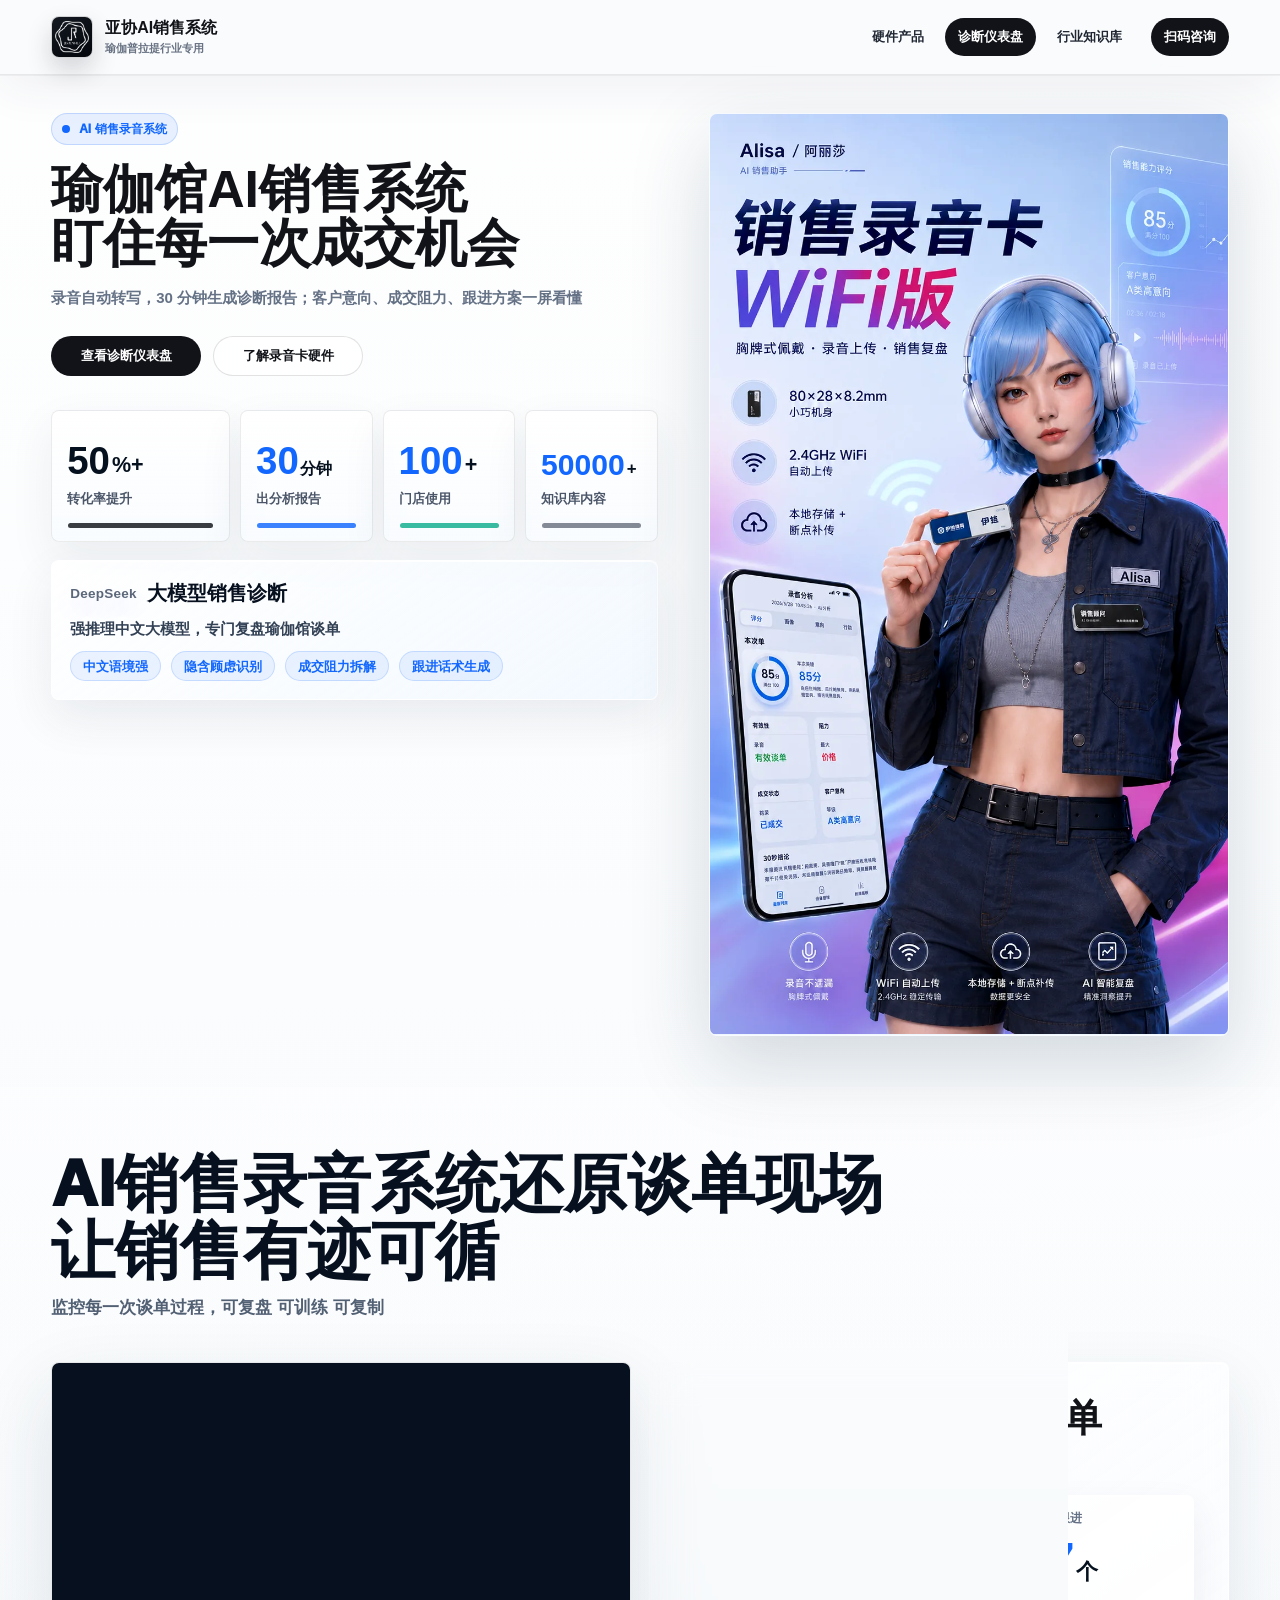
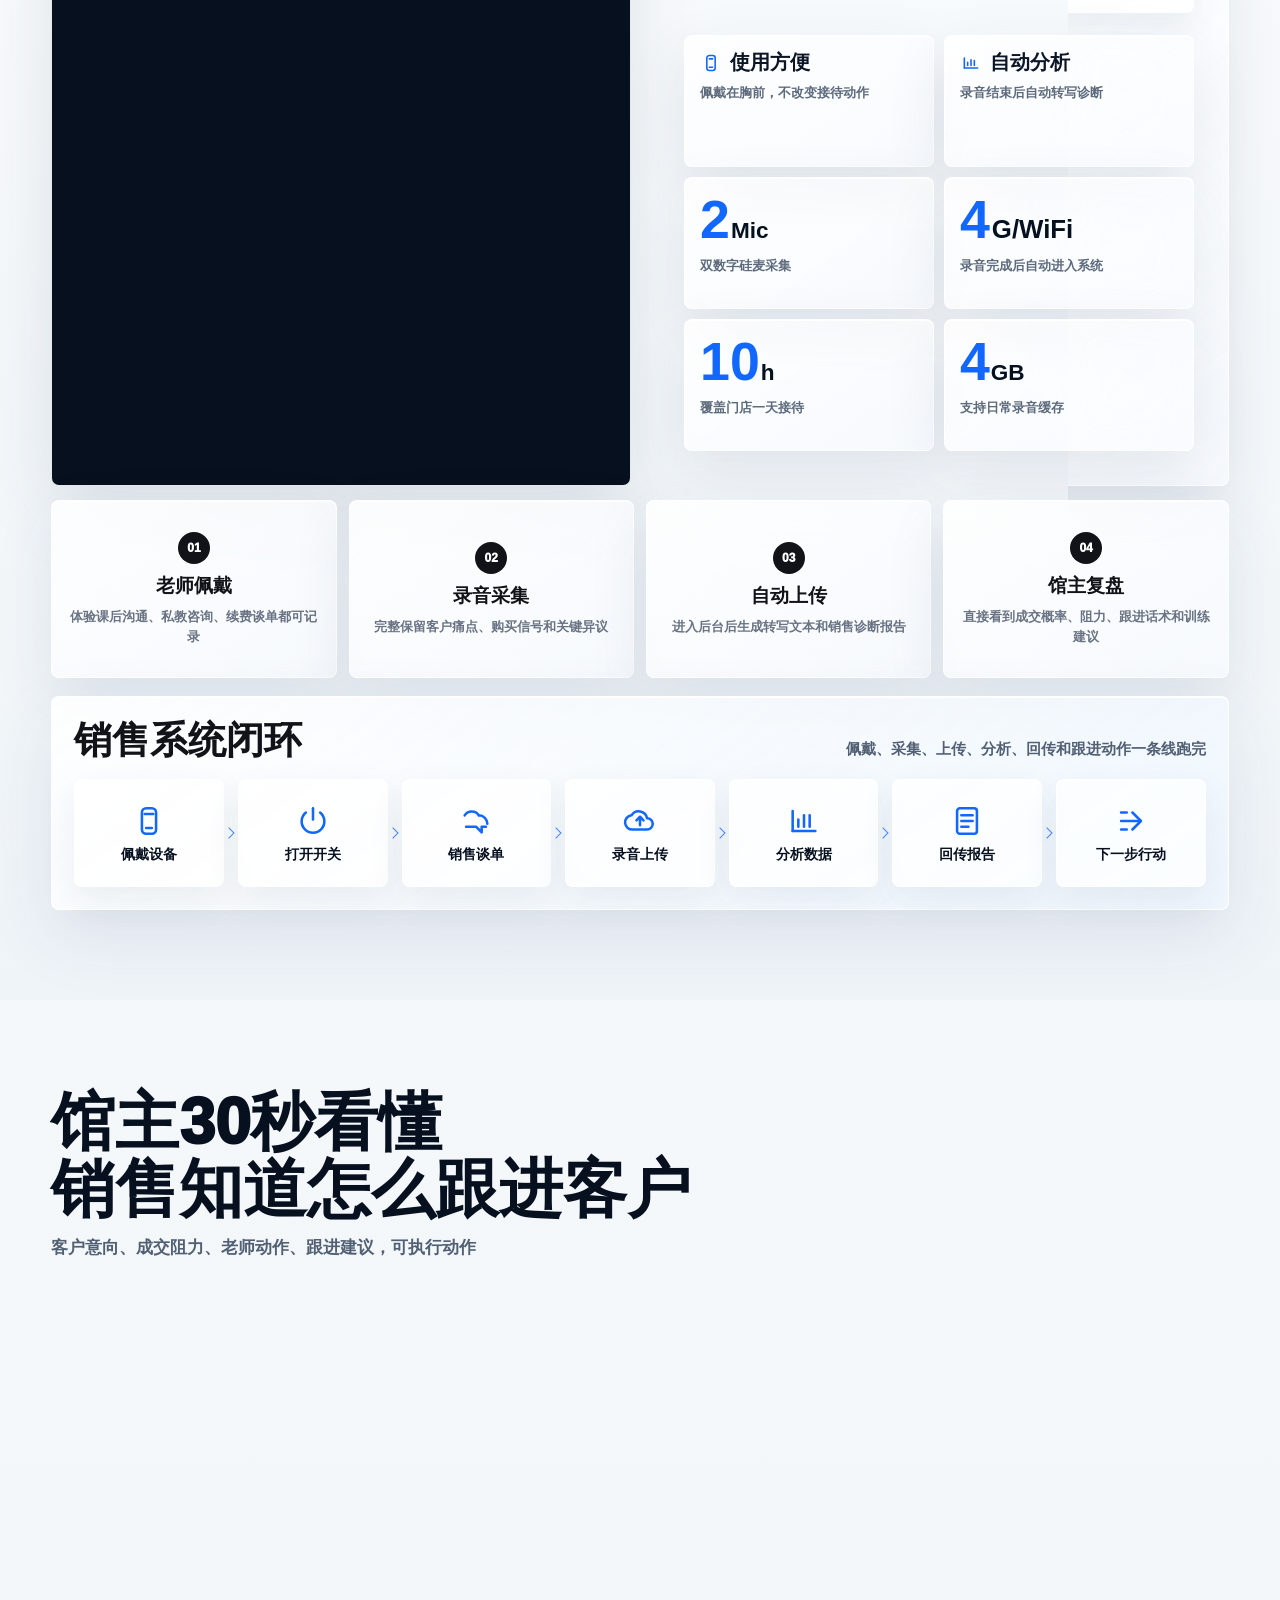
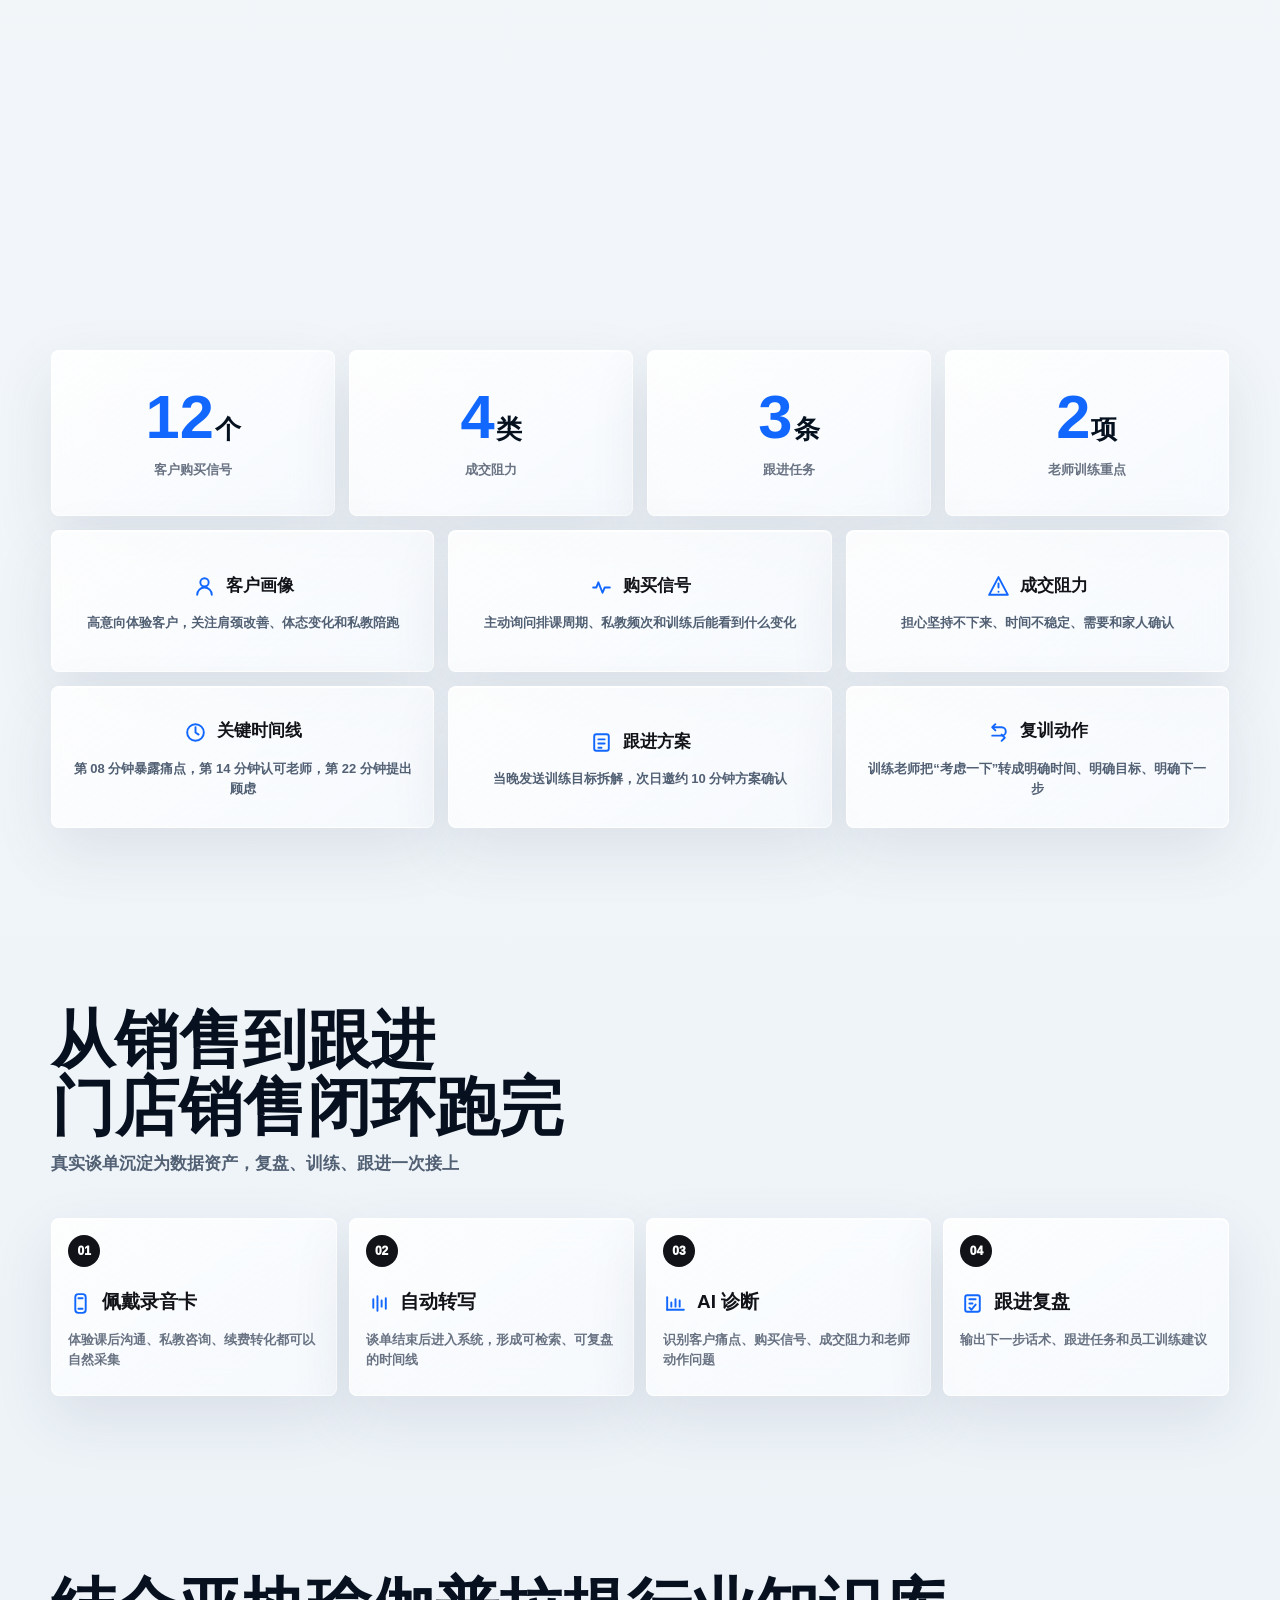
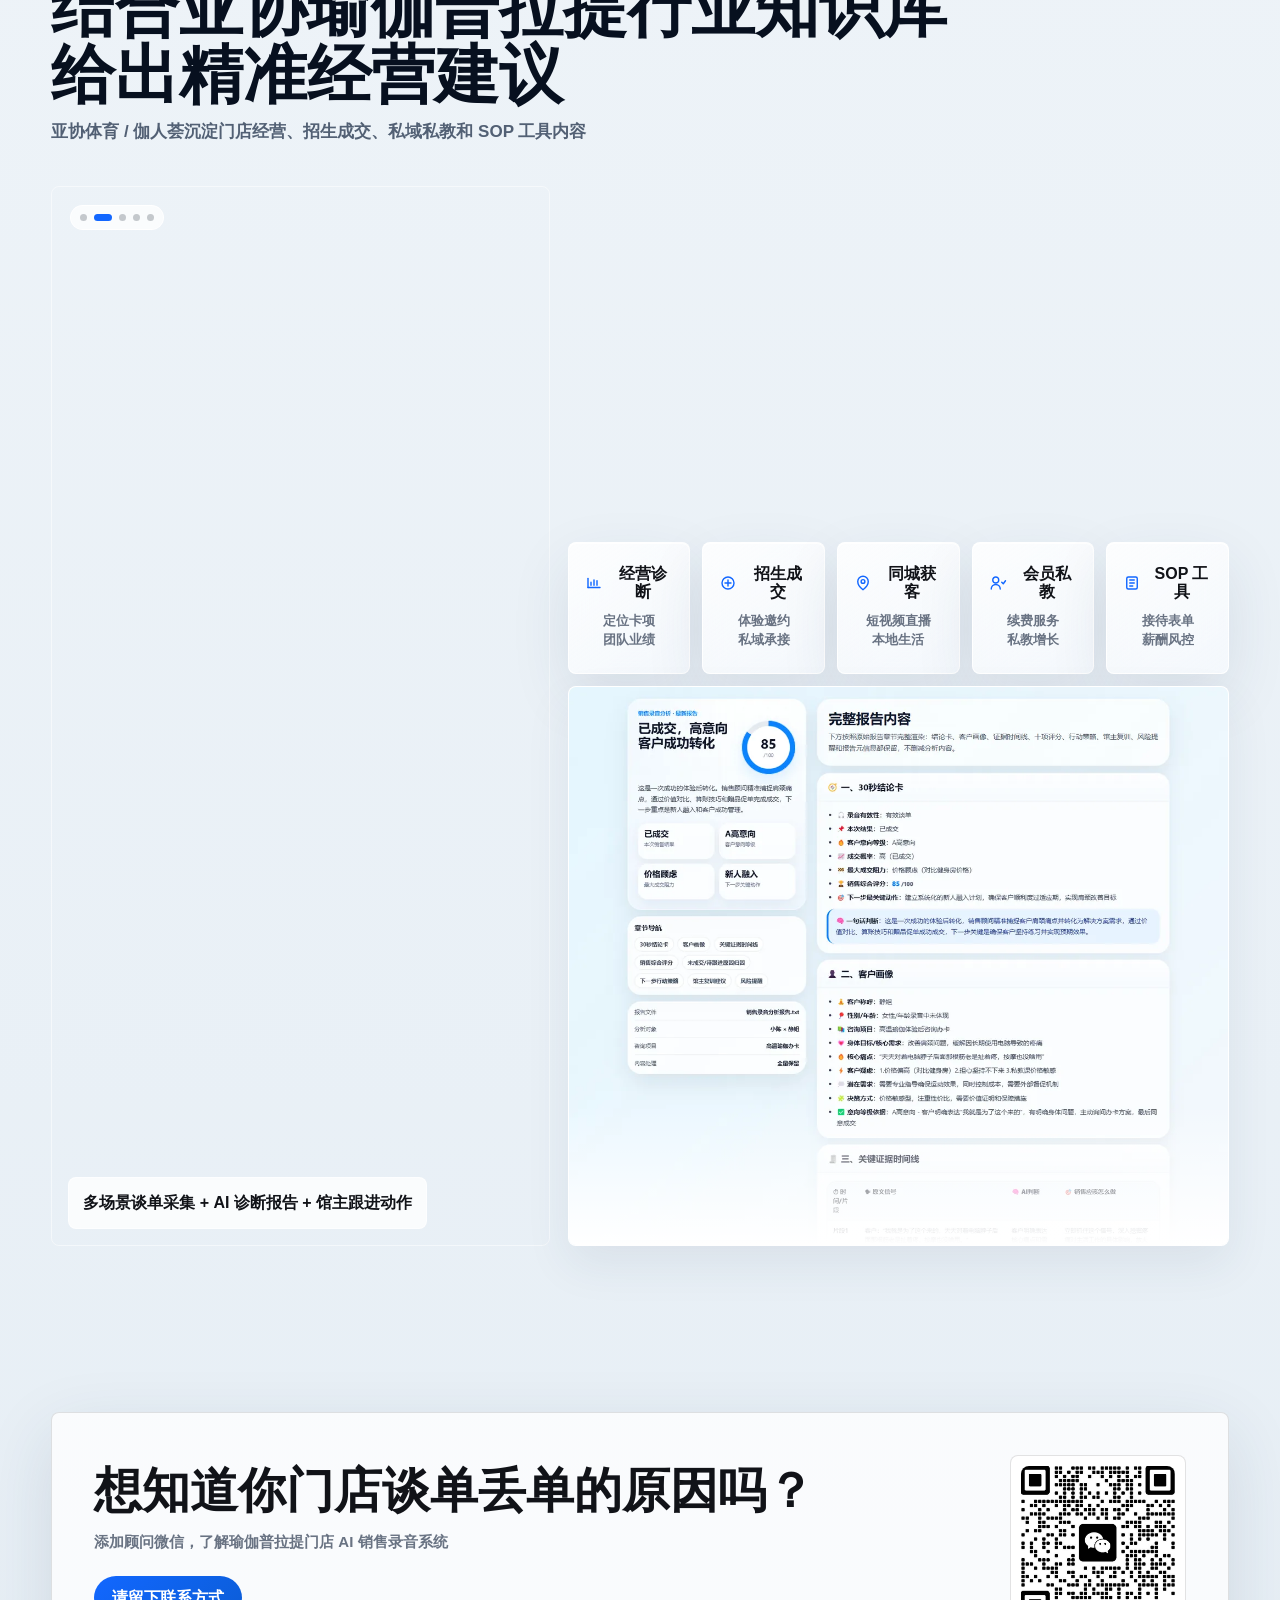
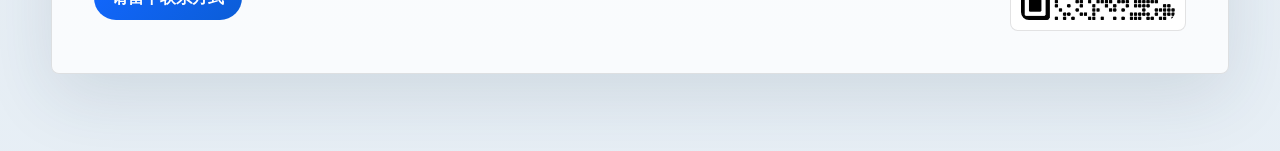
==== pages/apple.html @ e63171ae "Polish dashboard and knowledge styling" ====
<!doctype html>
<html lang="zh-CN">
<head>
  <meta charset="utf-8">
  <meta name="viewport" content="width=device-width, initial-scale=1">
  <title>苹果简约风｜瑜伽普拉提门店 AI 销售录音系统</title>
  <link rel="stylesheet" href="../styles/redesign.css">
</head>
<body class="theme-apple">
  <div class="page-shell">
    <nav class="site-nav">
      <a class="brand" href="../index.html" aria-label="返回风格入口">
        <span class="brand-logo-box"><img src="../assets/yaxie-ai-logo.png" alt="亚协 AI 销售系统 logo"></span>
        <span>亚协AI销售系统<small>瑜伽普拉提行业专用</small></span>
      </a>
      <div class="nav-links">
        <a href="#hardware">硬件产品</a>
        <a aria-current="page" href="#dashboard">诊断仪表盘</a>
        <a href="#knowledge">行业知识库</a>
      </div>
      <a class="nav-cta" href="#contact">扫码咨询</a>
    </nav>

    <header class="hero">
      <div class="hero-inner">
        <section>
          <span class="eyebrow">AI 销售录音系统</span>
          <h1 class="headline"><span>瑜伽馆AI销售系统</span><span>盯住每一次成交机会</span></h1>
          <p class="subhead">录音自动转写，30 分钟生成诊断报告；客户意向、成交阻力、跟进方案一屏看懂</p>
          <div class="hero-actions">
            <a class="btn primary" href="#dashboard">查看诊断仪表盘</a>
            <a class="btn secondary" href="#hardware">了解录音卡硬件</a>
          </div>
          <div class="metric-ribbon">
            <div class="metric hero-primary-metric"><b><span data-count="50" data-suffix="%+">0</span></b><span>转化率提升</span></div>
            <div class="metric"><b><span data-count="30" data-suffix="分钟">0</span></b><span>出分析报告</span></div>
            <div class="metric"><b><span data-count="100" data-suffix="+">0</span></b><span>门店使用</span></div>
            <div class="metric metric-compact"><b><span data-count="50000" data-suffix="+">0</span></b><span>知识库内容</span></div>
          </div>
          <div class="model-card">
            <b><span class="model-brand">DeepSeek</span>大模型销售诊断</b>
            <span class="model-summary">强推理中文大模型，专门复盘瑜伽馆谈单</span>
            <div class="model-tags">
              <em>中文语境强</em>
              <em>隐含顾虑识别</em>
              <em>成交阻力拆解</em>
              <em>跟进话术生成</em>
            </div>
          </div>
        </section>

        <section class="visual-frame hero-poster-frame">
          <div class="hero-poster-carousel" aria-label="AI 销售录音卡主视觉轮播">
            <div class="hero-poster-track">
              <img class="hero-poster-image hero-poster-slide" src="../assets/optimized/alise-hero-wifi-version.webp" alt="ALISE 销售录音卡 WiFi 版主视觉" decoding="async" fetchpriority="high">
              <img class="hero-poster-image hero-poster-slide" src="../assets/optimized/hero-yoga-consult-ai-dialogue.webp" alt="瑜伽馆销售咨询与 AI 销售对话场景" loading="lazy" decoding="async">
              <img class="hero-poster-image hero-poster-slide" src="../assets/optimized/hero-ai-sales-diagnosis-report.webp" alt="AI 销售诊断报告与助理展示" loading="lazy" decoding="async">
              <img class="hero-poster-image hero-poster-slide" src="../assets/optimized/hero-yoga-ai-recording-system.webp" alt="瑜伽馆 AI 销售录音系统主视觉" loading="lazy" decoding="async">
              <img class="hero-poster-image hero-poster-slide" src="../assets/optimized/alise-hero-wifi-version.webp" alt="" aria-hidden="true" loading="lazy" decoding="async">
              <img class="hero-poster-image hero-poster-slide" src="../assets/optimized/hero-yoga-consult-ai-dialogue.webp" alt="" aria-hidden="true" loading="lazy" decoding="async">
              <img class="hero-poster-image hero-poster-slide" src="../assets/optimized/hero-ai-sales-diagnosis-report.webp" alt="" aria-hidden="true" loading="lazy" decoding="async">
              <img class="hero-poster-image hero-poster-slide" src="../assets/optimized/hero-yoga-ai-recording-system.webp" alt="" aria-hidden="true" loading="lazy" decoding="async">
            </div>
          </div>
        </section>
      </div>
    </header>

    <main>
      <section class="section hardware-section" id="hardware">
        <div class="content-wrap">
          <div class="section-title stacked-title">
            <h2><span>AI销售录音系统还原谈单现场</span><span>让销售有迹可循</span></h2>
            <p>监控每一次谈单过程，可复盘 可训练 可复制</p>
          </div>
          <div class="hardware-layout">
            <section class="device-showcase product-only-showcase">
              <div class="product-gallery">
                <div class="device-stage">
                  <div class="product-carousel product-swap" aria-label="亚协 AI 销售录音卡产品轮播">
                    <img class="product-slide product-poster-slide is-active" src="../assets/optimized/product-poster-wifi-dark-stage.webp" alt="销售录音卡 WiFi 版黑色舞台产品海报" loading="lazy" decoding="async">
                    <img class="product-slide product-poster-slide" src="../assets/optimized/product-poster-wifi-dark-floating.webp" alt="销售录音卡 WiFi 版黑色悬浮产品海报" loading="lazy" decoding="async">
                    <img class="product-slide product-poster-slide" src="../assets/optimized/product-poster-wifi-black-leather.webp" alt="销售录音卡 WiFi 版黑色皮纹产品海报" loading="lazy" decoding="async">
                  </div>
                </div>
              </div>
              <div class="device-status">
                <span>录音采集中</span>
                <span>自动上传</span>
                <span>AI 待诊断</span>
              </div>
              <div class="device-caption">
                <b>亚协 AI 销售录音卡</b>
                <span>胸牌式佩戴 · 轻量采集 · 自动进入销售诊断系统</span>
              </div>
            </section>
            <section class="hardware-copy panel">
              <h3>门店老师只需要正常谈单</h3>
              <p>采集真实谈单，自动生成诊断、跟进和训练建议</p>
              <div class="hardware-live-card">
                <div>
                  <span>今日采集</span>
                  <b><span data-count="18" data-suffix="条">0</span></b>
                </div>
                <div>
                  <span>有效录音</span>
                  <b><span data-count="16" data-suffix="条">0</span></b>
                </div>
                <div>
                  <span>待跟进</span>
                  <b><span data-count="7" data-suffix="个">0</span></b>
                </div>
              </div>
              <div class="spec-grid">
                <div class="spec-card spec-icon-card"><b><span class="line-icon" aria-hidden="true"><svg viewBox="0 0 24 24"><rect x="7" y="3" width="10" height="18" rx="3"></rect><path d="M10 7h4M10 17h4"></path></svg></span>使用方便</b><span>佩戴在胸前，不改变接待动作</span></div>
                <div class="spec-card spec-icon-card"><b><span class="line-icon" aria-hidden="true"><svg viewBox="0 0 24 24"><path d="M4 18V6"></path><path d="M4 18h16"></path><path d="M8 15v-4M12 15V8M16 15v-6"></path></svg></span>自动分析</b><span>录音结束后自动转写诊断</span></div>
                <div class="spec-card spec-number"><b><span data-count="2" data-suffix="Mic">0</span></b><span>双数字硅麦采集</span></div>
                <div class="spec-card spec-number"><b class="network-value"><span>4</span><small>G/WiFi</small></b><span>录音完成后自动进入系统</span></div>
                <div class="spec-card spec-number"><b><span data-count="10" data-suffix="h">0</span></b><span>覆盖门店一天接待</span></div>
                <div class="spec-card spec-number"><b><span data-count="4" data-suffix="GB">0</span></b><span>支持日常录音缓存</span></div>
              </div>
            </section>
          </div>
          <div class="hardware-flow">
            <div class="flow-step"><em>01</em><b>老师佩戴</b><span>体验课后沟通、私教咨询、续费谈单都可记录</span></div>
            <div class="flow-step"><em>02</em><b>录音采集</b><span>完整保留客户痛点、购买信号和关键异议</span></div>
            <div class="flow-step"><em>03</em><b>自动上传</b><span>进入后台后生成转写文本和销售诊断报告</span></div>
            <div class="flow-step"><em>04</em><b>馆主复盘</b><span>直接看到成交概率、阻力、跟进话术和训练建议</span></div>
          </div>
          <div class="use-process" aria-label="销售录音卡完整使用流程">
            <div class="process-title">
              <h3>销售系统闭环</h3>
              <p>佩戴、采集、上传、分析、回传和跟进动作一条线跑完</p>
            </div>
            <div class="process-rail">
              <div class="process-node">
                <svg viewBox="0 0 24 24" aria-hidden="true"><rect x="7" y="3" width="10" height="18" rx="3"></rect><path d="M9 7h6M10 17h4"></path></svg>
                <b>佩戴设备</b>
              </div>
              <div class="process-node">
                <svg viewBox="0 0 24 24" aria-hidden="true"><path d="M12 3v8"></path><path d="M7 6a8 8 0 1 0 10 0"></path></svg>
                <b>打开开关</b>
              </div>
              <div class="process-node">
                <svg viewBox="0 0 24 24" aria-hidden="true"><path d="M4 8a6 6 0 0 1 10 0"></path><path d="M14 8a6 6 0 0 1 6 6"></path><path d="M5 16h7l4 4v-4h3"></path></svg>
                <b>销售谈单</b>
              </div>
              <div class="process-node">
                <svg viewBox="0 0 24 24" aria-hidden="true"><path d="M7 18h10a4 4 0 0 0 0-8 6 6 0 0 0-11-2A5 5 0 0 0 7 18Z"></path><path d="M12 15V9M9.5 11.5 12 9l2.5 2.5"></path></svg>
                <b>录音上传</b>
              </div>
              <div class="process-node">
                <svg viewBox="0 0 24 24" aria-hidden="true"><path d="M4 19V5"></path><path d="M4 19h16"></path><path d="M8 16v-5M12 16V8M16 16v-8"></path></svg>
                <b>分析数据</b>
              </div>
              <div class="process-node">
                <svg viewBox="0 0 24 24" aria-hidden="true"><rect x="5" y="3" width="14" height="18" rx="2"></rect><path d="M8 8h8M8 12h8M8 16h5"></path></svg>
                <b>回传报告</b>
              </div>
              <div class="process-node">
                <svg viewBox="0 0 24 24" aria-hidden="true"><path d="M5 12h12"></path><path d="m13 6 6 6-6 6"></path><path d="M5 6h4M5 18h4"></path></svg>
                <b>下一步行动</b>
              </div>
            </div>
          </div>
        </div>
      </section>

      <section class="section" id="dashboard">
        <div class="content-wrap">
          <div class="section-title dashboard-heading">
            <h2><span>馆主30秒看懂</span><span>销售知道怎么跟进客户</span></h2>
            <p>客户意向、成交阻力、老师动作、跟进建议，可执行动作</p>
          </div>
          <div class="dashboard-layout">
            <section class="panel dashboard-score-panel">
              <h3>本次谈单结果</h3>
              <p>系统判定为高意向待跟进，关键阻力是预算投入和坚持周期顾虑</p>
              <div class="record-strip">
                <span><b><span class="record-main">18</span><small>m32s</small></b>录音时长</span>
                <span><b><span class="record-main">A</span><small>级</small></b>客户意向</span>
                <span><b><span class="record-main">30</span><small>min</small></b>报告生成</span>
              </div>
              <div class="gauge" data-gauge="85" style="--p:0">
                <div>
                  <b><span data-count="85">0</span></b>
                  <span>成交概率</span>
                </div>
              </div>
              <div class="status-row">
                <span>已转写</span>
                <span>已诊断</span>
                <span>待跟进</span>
              </div>
            </section>
            <section class="panel dashboard-action-panel">
              <h3>销售动作评分</h3>
              <p>用同一套瑜伽普拉提销售标准复盘每一条录音，让老师知道哪里做对、哪里丢机会</p>
              <div class="bar-stack">
                <div class="bar-row"><span>需求挖掘</span><div class="bar-track"><i style="--w:88%"></i></div><span>88</span></div>
                <div class="bar-row"><span>价值塑造</span><div class="bar-track"><i style="--w:76%"></i></div><span>76</span></div>
                <div class="bar-row"><span>异议处理</span><div class="bar-track"><i style="--w:62%"></i></div><span>62</span></div>
                <div class="bar-row"><span>跟进设计</span><div class="bar-track"><i style="--w:91%"></i></div><span>91</span></div>
              </div>
              <div class="action-grid">
                <div class="quote-card"><b><span class="line-icon" aria-hidden="true"><svg viewBox="0 0 24 24"><path d="M12 3 3 20h18L12 3Z"></path><path d="M12 9v4M12 17h.01"></path></svg></span>最大阻力</b><span>客户担心长期坚持效果，需要用阶段目标降低犹豫</span></div>
                <div class="quote-card"><b><span class="line-icon" aria-hidden="true"><svg viewBox="0 0 24 24"><circle cx="12" cy="12" r="8"></circle><path d="M12 7v5l3 2"></path></svg></span>跟进时机</b><span>24 小时内二次沟通，先复述痛点，再给 2 周体验路径</span></div>
                <div class="quote-card"><b><span class="line-icon" aria-hidden="true"><svg viewBox="0 0 24 24"><rect x="5" y="4" width="14" height="16" rx="2"></rect><path d="M9 8h6M9 12h6"></path><path d="m9 16 2 2 4-5"></path></svg></span>训练建议</b><span>补强价值塑造与异议处理，复盘第 12 分钟预算回应</span></div>
                <div class="quote-card"><b><span class="line-icon" aria-hidden="true"><svg viewBox="0 0 24 24"><path d="M5 12h10"></path><path d="m12 7 5 5-5 5"></path><path d="M5 6h14M5 18h7"></path></svg></span>下一步动作</b><span>发送肩颈改善目标表，并约定明晚 8 点确认体验路径</span></div>
                <div class="quote-card"><b><span class="line-icon" aria-hidden="true"><svg viewBox="0 0 24 24"><path d="M8 4h8l2 4v12H6V8l2-4Z"></path><path d="M9 12h6M9 16h4"></path></svg></span>话术补强</b><span>把“价格贵”转成预算拆解、训练频次和阶段效果对齐</span></div>
                <div class="quote-card"><b><span class="line-icon" aria-hidden="true"><svg viewBox="0 0 24 24"><path d="M4 19V5"></path><path d="M4 19h16"></path><path d="M8 15l3-3 3 2 4-6"></path></svg></span>复盘重点</b><span>标记第 12 分钟预算异议，作为本周老师训练样本</span></div>
              </div>
            </section>
          </div>
          <div class="dashboard-kpis">
            <div class="data-card"><b><span data-count="12" data-suffix="个">0</span></b><span>客户购买信号</span></div>
            <div class="data-card"><b><span data-count="4" data-suffix="类">0</span></b><span>成交阻力</span></div>
            <div class="data-card"><b><span data-count="3" data-suffix="条">0</span></b><span>跟进任务</span></div>
            <div class="data-card"><b><span data-count="2" data-suffix="项">0</span></b><span>老师训练重点</span></div>
          </div>
          <div class="insight-grid">
            <div class="insight-card"><b><span class="line-icon" aria-hidden="true"><svg viewBox="0 0 24 24"><circle cx="12" cy="8" r="4"></circle><path d="M5 20a7 7 0 0 1 14 0"></path></svg></span>客户画像</b><span>高意向体验客户，关注肩颈改善、体态变化和私教陪跑</span></div>
            <div class="insight-card"><b><span class="line-icon" aria-hidden="true"><svg viewBox="0 0 24 24"><path d="M4 13h3l2-5 4 10 2-5h5"></path></svg></span>购买信号</b><span>主动询问排课周期、私教频次和训练后能看到什么变化</span></div>
            <div class="insight-card"><b><span class="line-icon" aria-hidden="true"><svg viewBox="0 0 24 24"><path d="M12 3 3 20h18L12 3Z"></path><path d="M12 9v4M12 17h.01"></path></svg></span>成交阻力</b><span>担心坚持不下来、时间不稳定、需要和家人确认</span></div>
            <div class="insight-card"><b><span class="line-icon" aria-hidden="true"><svg viewBox="0 0 24 24"><circle cx="12" cy="12" r="8"></circle><path d="M12 7v5l3 2"></path></svg></span>关键时间线</b><span>第 08 分钟暴露痛点，第 14 分钟认可老师，第 22 分钟提出顾虑</span></div>
            <div class="insight-card"><b><span class="line-icon" aria-hidden="true"><svg viewBox="0 0 24 24"><rect x="5" y="4" width="14" height="16" rx="2"></rect><path d="M9 9h6M9 13h6M9 17h3"></path></svg></span>跟进方案</b><span>当晚发送训练目标拆解，次日邀约 10 分钟方案确认</span></div>
            <div class="insight-card"><b><span class="line-icon" aria-hidden="true"><svg viewBox="0 0 24 24"><path d="M7 7h8a4 4 0 0 1 0 8H6"></path><path d="M9 4 6 7l3 3"></path><path d="M15 20l3-3-3-3"></path></svg></span>复训动作</b><span>训练老师把“考虑一下”转成明确时间、明确目标、明确下一步</span></div>
          </div>
        </div>
      </section>

      <section class="section">
        <div class="content-wrap">
          <div class="section-title stacked-title">
            <h2><span>从销售到跟进</span><span>门店销售闭环跑完</span></h2>
            <p>真实谈单沉淀为数据资产，复盘、训练、跟进一次接上</p>
          </div>
          <div class="flow">
            <div class="flow-step"><em>01</em><b><span class="line-icon" aria-hidden="true"><svg viewBox="0 0 24 24"><rect x="7" y="3" width="10" height="18" rx="3"></rect><path d="M10 7h4M10 17h4"></path></svg></span>佩戴录音卡</b><span>体验课后沟通、私教咨询、续费转化都可以自然采集</span></div>
            <div class="flow-step"><em>02</em><b><span class="line-icon" aria-hidden="true"><svg viewBox="0 0 24 24"><path d="M7 8v8M11 5v14M15 9v6M19 7v10"></path></svg></span>自动转写</b><span>谈单结束后进入系统，形成可检索、可复盘的时间线</span></div>
            <div class="flow-step"><em>03</em><b><span class="line-icon" aria-hidden="true"><svg viewBox="0 0 24 24"><path d="M4 18V6"></path><path d="M4 18h16"></path><path d="M8 15v-4M12 15V8M16 15v-6"></path></svg></span>AI 诊断</b><span>识别客户痛点、购买信号、成交阻力和老师动作问题</span></div>
            <div class="flow-step"><em>04</em><b><span class="line-icon" aria-hidden="true"><svg viewBox="0 0 24 24"><rect x="5" y="4" width="14" height="16" rx="2"></rect><path d="M9 8h6M9 12h3"></path><path d="m9 16 2 2 4-5"></path></svg></span>跟进复盘</b><span>输出下一步话术、跟进任务和员工训练建议</span></div>
          </div>
        </div>
      </section>

      <section class="section" id="knowledge">
        <div class="content-wrap">
          <div class="section-title stacked-title">
            <h2><span>结合亚协瑜伽普拉提行业知识库</span><span>给出精准经营建议</span></h2>
            <p>亚协体育 / 伽人荟沉淀门店经营、招生成交、私域私教和 SOP 工具内容</p>
          </div>
          <div class="split-proof">
            <div class="image-slab">
              <div class="scene-carousel" aria-label="瑜伽馆销售录音卡场景图轮播">
                <img class="scene-slide is-active" src="../assets/optimized/scene-consult.webp" alt="瑜伽馆私教咨询谈单场景" loading="lazy" decoding="async">
                <img class="scene-slide" src="../assets/optimized/scene-talk.webp" alt="瑜伽馆体验课后沟通场景" loading="lazy" decoding="async">
                <img class="scene-slide" src="../assets/optimized/product-wear.webp" alt="销售顾问佩戴录音卡接待客户场景" loading="lazy" decoding="async">
                <img class="scene-slide" src="../assets/optimized/scene-frontdesk.webp" alt="瑜伽馆前台接待谈单场景" loading="lazy" decoding="async">
                <img class="scene-slide" src="../assets/optimized/scene-whiteboard.webp" alt="瑜伽馆课程介绍白板谈单场景" loading="lazy" decoding="async">
              </div>
              <div class="scene-dots" aria-hidden="true"><span class="is-active"></span><span></span><span></span><span></span><span></span></div>
              <div class="image-caption">多场景谈单采集 + AI 诊断报告 + 馆主跟进动作</div>
            </div>
            <div>
              <div class="data-grid">
                <div class="data-card"><b><span data-count="50000" data-suffix="+">0</span></b><span>行业知识内容</span></div>
                <div class="data-card"><b><span data-count="10000" data-suffix="+">0</span></b><span>销售 FAQ 卡片</span></div>
                <div class="data-card"><b><span data-count="5000" data-suffix="+">0</span></b><span>销售训练动作</span></div>
                <div class="data-card"><b><span data-count="3000" data-suffix="+">0</span></b><span>经营诊断案例</span></div>
              </div>
              <div class="kb-grid" style="margin-top: 12px;">
                <div class="kb-card"><b><span class="line-icon" aria-hidden="true"><svg viewBox="0 0 24 24"><path d="M4 18V6"></path><path d="M4 18h16"></path><path d="M8 15v-4M12 15V8M16 15v-6"></path></svg></span>经营诊断</b><span>定位卡项<br>团队业绩</span></div>
                <div class="kb-card"><b><span class="line-icon" aria-hidden="true"><svg viewBox="0 0 24 24"><circle cx="12" cy="12" r="8"></circle><path d="M12 8v8M8 12h8"></path></svg></span>招生成交</b><span>体验邀约<br>私域承接</span></div>
                <div class="kb-card"><b><span class="line-icon" aria-hidden="true"><svg viewBox="0 0 24 24"><path d="M12 21s7-5.2 7-11a7 7 0 0 0-14 0c0 5.8 7 11 7 11Z"></path><circle cx="12" cy="10" r="2.5"></circle></svg></span>同城获客</b><span>短视频直播<br>本地生活</span></div>
                <div class="kb-card"><b><span class="line-icon" aria-hidden="true"><svg viewBox="0 0 24 24"><circle cx="9" cy="8" r="4"></circle><path d="M3 20a6 6 0 0 1 12 0"></path><path d="m17 11 2 2 3-4"></path></svg></span>会员私教</b><span>续费服务<br>私教增长</span></div>
                <div class="kb-card"><b><span class="line-icon" aria-hidden="true"><svg viewBox="0 0 24 24"><rect x="5" y="4" width="14" height="16" rx="2"></rect><path d="M9 8h6M9 12h6M9 16h4"></path></svg></span>SOP 工具</b><span>接待表单<br>薪酬风控</span></div>
              </div>
              <div class="report-slab" style="margin-top: 12px;">
                <img src="../assets/optimized/report-full.webp" alt="销售录音分析报告预览" decoding="async">
              </div>
            </div>
          </div>
        </div>
      </section>

      <section class="cta-zone" id="contact">
        <div class="cta-box">
          <div>
            <h2>想知道你门店谈单丢单的原因吗？</h2>
            <p>添加顾问微信，了解瑜伽普拉提门店 AI 销售录音系统</p>
            <div class="lead-capture">
              <button class="lead-toggle" type="button" aria-expanded="false" aria-controls="leadForm">请留下联系方式</button>
              <form class="lead-form" id="leadForm" hidden>
                <label><span>姓名</span><input type="text" name="name" placeholder="请输入姓名"></label>
                <label><span>手机号</span><input type="tel" name="phone" placeholder="请输入手机号"></label>
                <label><span>微信号</span><input type="text" name="wechat" placeholder="请输入微信号"></label>
                <label><span>门店名称</span><input type="text" name="store" placeholder="瑜伽 / 普拉提馆名称"></label>
                <button type="button">提交咨询</button>
              </form>
            </div>
          </div>
          <div class="qr-box"><img src="../assets/wechat-qr.jpg" alt="个人微信二维码" decoding="async"></div>
        </div>
      </section>
    </main>
  </div>
  <script src="../scripts/redesign.js"></script>
</body>
</html>
---- styles/redesign.css ----
:root {
  --font-display: "MiSans", "HarmonyOS Sans SC", "Alibaba PuHuiTi", "Source Han Sans SC", "Microsoft YaHei UI", sans-serif;
  --font-body: "Alibaba PuHuiTi", "MiSans", "HarmonyOS Sans SC", "Noto Sans SC", "Microsoft YaHei UI", sans-serif;
  --font-number: "DIN Alternate", "Bahnschrift", "Aptos Display", "MiSans", "Microsoft YaHei UI", sans-serif;
  --ink: #111318;
  --muted: #697383;
  --line: rgba(17, 19, 24, .12);
  --panel: rgba(255, 255, 255, .76);
  --brand: #1267ff;
  --accent: #0ec6b8;
  --hot: #ff2f76;
  --lime: #9cff18;
  --cyan: #10d7ff;
  --radius: 8px;
}

* {
  box-sizing: border-box;
}

html {
  width: 100%;
  scroll-behavior: smooth;
}

body {
  width: 100%;
  margin: 0;
  min-height: 100vh;
  font-family: var(--font-body);
  color: var(--ink);
  background: var(--page-bg, #f5f7fb);
  font-variant-numeric: tabular-nums;
  overflow-x: hidden;
}

img {
  display: block;
  max-width: 100%;
}

a {
  color: inherit;
  text-decoration: none;
}

button,
input,
textarea {
  font: inherit;
}

.page-shell {
  min-height: 100vh;
  overflow: hidden;
  background:
    linear-gradient(180deg, var(--wash-1, transparent), var(--wash-2, transparent)),
    var(--page-bg, #f5f7fb);
}

.site-nav {
  position: sticky;
  top: 0;
  z-index: 40;
  display: flex;
  align-items: center;
  justify-content: space-between;
  gap: 16px;
  padding: 16px clamp(18px, 4vw, 54px);
  border-bottom: 1px solid var(--nav-line, rgba(17, 19, 24, .08));
  background: var(--nav-bg, rgba(255, 255, 255, .7));
  backdrop-filter: blur(18px);
}

.brand {
  display: flex;
  align-items: center;
  gap: 12px;
  font-weight: 900;
  white-space: nowrap;
}

.brand-line {
  display: flex;
  flex-wrap: wrap;
  gap: 10px;
  align-items: center;
}

.brand-mark {
  display: inline-flex;
  align-items: center;
  min-height: 34px;
  padding: 0 11px;
  border-radius: 999px;
  color: #111318;
  background: rgba(255,255,255,.72);
  border: 1px solid rgba(17,19,24,.12);
  box-shadow: 0 12px 32px rgba(31, 57, 88, .1);
  font-size: 13px;
  font-weight: 950;
  backdrop-filter: blur(14px);
}

.brand-symbol {
  display: grid;
  place-items: center;
  width: 36px;
  height: 36px;
  border-radius: var(--radius);
  color: var(--symbol-fg, #fff);
  background: var(--symbol-bg, #111318);
  font-family: var(--font-display);
  font-size: 18px;
}

.brand-logo-box {
  display: grid;
  place-items: center;
  width: 42px;
  height: 42px;
  border-radius: 8px;
  background: linear-gradient(145deg, #1267ff, #0b49c8);
  border: 1px solid rgba(255,255,255,.82);
  box-shadow: 0 10px 24px rgba(18,103,255,.24);
  overflow: hidden;
}

.brand-logo-box img {
  width: 34px;
  height: 34px;
  object-fit: contain;
  filter: contrast(1.18) brightness(1.18);
}

.brand small {
  display: block;
  margin-top: 2px;
  color: var(--muted-strong, var(--muted));
  font-size: 11px;
  font-weight: 800;
}

.nav-links {
  display: flex;
  align-items: center;
  gap: 8px;
  margin-left: auto;
}

.nav-links a,
.nav-cta {
  display: inline-flex;
  align-items: center;
  justify-content: center;
  min-height: 38px;
  padding: 0 12px;
  border-radius: 999px;
  color: var(--nav-link, #202733);
  font-size: 13px;
  font-weight: 900;
  border: 1px solid transparent;
}

.nav-links a[aria-current="page"] {
  color: var(--active-fg, #fff);
  background: var(--active-bg, #111318);
}

.nav-cta {
  color: var(--cta-fg, #fff);
  background: var(--cta-bg, #111318);
  box-shadow: var(--cta-shadow, none);
}

.hero {
  position: relative;
  min-height: calc(100vh - 72px);
  padding: clamp(34px, 5vw, 72px) clamp(18px, 4vw, 54px) clamp(28px, 5vw, 70px);
}

.hero-inner,
.content-wrap {
  width: min(1280px, 100%);
  margin: 0 auto;
}

.hero-inner {
  position: relative;
  z-index: 2;
  display: grid;
  grid-template-columns: minmax(0, .95fr) minmax(420px, 1.05fr);
  gap: clamp(26px, 4vw, 54px);
  align-items: center;
}

.eyebrow {
  display: inline-flex;
  align-items: center;
  gap: 9px;
  min-height: 32px;
  padding: 0 10px;
  margin-bottom: 18px;
  border-radius: 999px;
  color: var(--eyebrow-fg, var(--brand));
  background: var(--eyebrow-bg, rgba(18, 103, 255, .09));
  border: 1px solid var(--eyebrow-line, rgba(18, 103, 255, .18));
  font-size: 12px;
  font-weight: 950;
}

.eyebrow::before {
  content: "";
  width: 8px;
  height: 8px;
  border-radius: 50%;
  background: currentColor;
  box-shadow: 0 0 16px currentColor;
}

.headline {
  margin: 0;
  max-width: 760px;
  font-family: var(--font-display);
  font-size: clamp(42px, 7vw, 94px);
  line-height: .98;
  letter-spacing: 0;
}

.headline span,
.section-title h2 span {
  display: block;
}

.subhead {
  margin: 18px 0 0;
  max-width: 680px;
  color: var(--lead, #344052);
  font-size: clamp(17px, 1.8vw, 22px);
  line-height: 1.68;
  font-weight: 650;
}

.hero-actions {
  display: flex;
  flex-wrap: wrap;
  gap: 12px;
  margin-top: 26px;
}

.btn {
  display: inline-flex;
  align-items: center;
  justify-content: center;
  min-height: 46px;
  padding: 0 17px;
  border-radius: 999px;
  font-weight: 950;
  border: 1px solid transparent;
}

.btn.primary {
  color: var(--button-primary-fg, #fff);
  background: var(--button-primary-bg, #111318);
  box-shadow: var(--button-primary-shadow, none);
}

.btn.secondary {
  color: var(--button-secondary-fg, #111318);
  background: var(--button-secondary-bg, rgba(255,255,255,.72));
  border-color: var(--button-secondary-line, rgba(17,19,24,.12));
}

.metric-ribbon {
  display: grid;
  grid-template-columns: repeat(4, minmax(0, 1fr));
  gap: 10px;
  margin-top: clamp(28px, 4vw, 46px);
}

.metric {
  min-height: 116px;
  padding: 14px;
  border-radius: var(--radius);
  color: var(--metric-fg, var(--ink));
  background: var(--metric-bg, rgba(255,255,255,.72));
  border: 1px solid var(--metric-line, rgba(17,19,24,.08));
  position: relative;
  overflow: hidden;
}

.metric::after {
  content: "";
  position: absolute;
  left: 14px;
  right: 14px;
  bottom: 12px;
  height: 4px;
  border-radius: 999px;
  background: var(--metric-accent, var(--brand));
  opacity: .82;
  transform-origin: left;
  animation: scaleIn 1.2s ease both;
}

.metric b {
  display: block;
  font-family: var(--font-display);
  font-size: clamp(30px, 4vw, 48px);
  line-height: 1;
  letter-spacing: 0;
}

.metric span {
  display: block;
  margin-top: 9px;
  color: var(--metric-muted, var(--muted));
  font-size: 13px;
  line-height: 1.38;
  font-weight: 850;
}

.visual-frame {
  position: relative;
  min-height: 650px;
  border-radius: var(--radius);
  overflow: hidden;
  background: var(--visual-bg, #dde7f5);
  border: 1px solid var(--visual-line, rgba(255,255,255,.6));
  box-shadow: var(--visual-shadow, 0 28px 80px rgba(29, 53, 82, .18));
}

.visual-frame .scene {
  width: 100%;
  height: 100%;
  min-height: 650px;
  object-fit: cover;
  object-position: var(--scene-position, 50% 35%);
}

.visual-frame::after {
  content: "";
  position: absolute;
  inset: 0;
  pointer-events: none;
  background: var(--visual-overlay, linear-gradient(180deg, rgba(0,0,0,.02), rgba(0,0,0,.25)));
}

.hero-poster-frame {
  background: #eef6ff;
}

.hero-poster-image {
  width: 100%;
  height: 100%;
  min-height: 650px;
  object-fit: cover;
  object-position: 50% 50%;
}

.hero-poster-frame::after {
  background: linear-gradient(180deg, rgba(255,255,255,.04), rgba(237,246,255,.1));
}

.product-object {
  position: absolute;
  z-index: 5;
  width: min(390px, 52%);
  left: var(--product-left, 5%);
  bottom: var(--product-bottom, 5%);
  filter: drop-shadow(0 26px 36px rgba(0,0,0,.36));
  animation: floatObject 3.8s ease-in-out infinite;
}

.alise-object {
  position: absolute;
  z-index: 6;
  width: min(310px, 42%);
  right: var(--alise-right, -5%);
  bottom: var(--alise-bottom, -5%);
  filter: drop-shadow(0 26px 40px rgba(0,0,0,.3));
}

.assistant-chip {
  position: absolute;
  z-index: 7;
  left: 18px;
  top: 18px;
  max-width: min(320px, calc(100% - 36px));
  padding: 12px 13px;
  border-radius: var(--radius);
  color: var(--chip-fg, #111318);
  background: var(--chip-bg, rgba(255,255,255,.82));
  border: 1px solid var(--chip-line, rgba(17,19,24,.1));
  backdrop-filter: blur(16px);
  font-size: 13px;
  font-weight: 900;
  line-height: 1.45;
}

.mini-dashboard {
  position: absolute;
  z-index: 8;
  right: 18px;
  top: 18px;
  width: min(260px, 44%);
  padding: 14px;
  border-radius: var(--radius);
  color: var(--dash-fg, #111318);
  background: var(--dash-bg, rgba(255,255,255,.78));
  border: 1px solid var(--dash-line, rgba(255,255,255,.72));
  backdrop-filter: blur(18px);
}

.mini-dashboard strong {
  display: block;
  font-family: var(--font-display);
  font-size: 34px;
  line-height: 1;
}

.mini-dashboard small {
  display: block;
  margin-top: 4px;
  color: var(--dash-muted, rgba(17,19,24,.62));
  font-weight: 850;
}

.mini-bars {
  display: grid;
  grid-template-columns: repeat(7, 1fr);
  gap: 6px;
  align-items: end;
  height: 68px;
  margin-top: 14px;
}

.mini-bars i {
  display: block;
  height: var(--h);
  min-height: 8px;
  border-radius: 999px;
  background: var(--mini-bar, var(--brand));
  animation: barRise 1.5s ease both;
}

.section {
  position: relative;
  padding: clamp(44px, 7vw, 96px) clamp(18px, 4vw, 54px);
}

.section-title {
  display: grid;
  grid-template-columns: minmax(0, .8fr) minmax(320px, .65fr);
  gap: 24px;
  align-items: end;
  margin-bottom: clamp(22px, 4vw, 40px);
}

.section-title h2 {
  margin: 0;
  font-family: var(--font-display);
  font-size: clamp(32px, 5vw, 66px);
  line-height: 1.04;
  letter-spacing: 0;
}

.section-title p {
  margin: 0;
  color: var(--section-copy, var(--muted));
  line-height: 1.72;
  font-weight: 650;
}

.dashboard-layout {
  display: grid;
  grid-template-columns: minmax(300px, .8fr) minmax(0, 1.2fr);
  gap: 16px;
  align-items: stretch;
}

.panel,
.data-card,
.flow-step,
.kb-card,
.quote-card,
.contact-card {
  border-radius: var(--radius);
  background: var(--panel-bg, var(--panel));
  border: 1px solid var(--panel-line, var(--line));
  box-shadow: var(--panel-shadow, none);
}

.panel {
  padding: clamp(20px, 3vw, 34px);
}

.panel h3 {
  margin: 0;
  font-family: var(--font-display);
  font-size: clamp(24px, 3vw, 38px);
  line-height: 1.12;
  letter-spacing: 0;
}

.panel p {
  margin: 10px 0 0;
  color: var(--panel-copy, var(--muted));
  line-height: 1.68;
  font-weight: 650;
}

.gauge {
  --p: 84;
  width: min(230px, 100%);
  aspect-ratio: 1;
  margin: 24px auto 0;
  border-radius: 50%;
  display: grid;
  place-items: center;
  color: var(--gauge-fg, var(--ink));
  background:
    radial-gradient(circle at center, var(--gauge-core, #fff) 58%, transparent 59%),
    conic-gradient(var(--gauge-fill, var(--brand)) calc(var(--p) * 1%), var(--gauge-track, rgba(18,103,255,.12)) 0);
  animation: breathe 2.8s ease-in-out infinite;
}

.gauge b {
  display: block;
  font-family: var(--font-display);
  font-size: 56px;
  line-height: 1;
}

.gauge span {
  display: block;
  margin-top: 6px;
  color: var(--gauge-muted, var(--muted));
  text-align: center;
  font-size: 13px;
  font-weight: 900;
}

.bar-stack {
  display: grid;
  gap: 14px;
}

.bar-row {
  display: grid;
  grid-template-columns: 96px minmax(0, 1fr) 44px;
  gap: 12px;
  align-items: center;
  color: var(--bar-fg, var(--ink));
  font-size: 13px;
  font-weight: 900;
}

.bar-track {
  height: 9px;
  border-radius: 999px;
  overflow: hidden;
  background: var(--bar-track, rgba(17,19,24,.08));
}

.bar-track i {
  display: block;
  width: var(--w);
  height: 100%;
  border-radius: inherit;
  background: var(--bar-fill, linear-gradient(90deg, var(--brand), var(--accent)));
  animation: barGrow 1.4s ease both;
}

.action-grid,
.data-grid,
.kb-grid,
.scene-grid {
  display: grid;
  gap: 12px;
}

.action-grid {
  grid-template-columns: repeat(3, minmax(0, 1fr));
  margin-top: 18px;
}

.data-grid {
  grid-template-columns: repeat(4, minmax(0, 1fr));
}

.kb-grid {
  grid-template-columns: repeat(5, minmax(0, 1fr));
}

.scene-grid {
  grid-template-columns: repeat(3, minmax(0, 1fr));
}

.data-card,
.kb-card,
.quote-card {
  min-height: 132px;
  padding: 15px;
  position: relative;
  overflow: hidden;
}

.data-card b {
  display: block;
  font-family: var(--font-display);
  font-size: clamp(30px, 4vw, 50px);
  line-height: 1;
}

.data-card span,
.kb-card span,
.quote-card span {
  display: block;
  margin-top: 10px;
  color: var(--card-copy, var(--muted));
  font-size: 13px;
  line-height: 1.5;
  font-weight: 800;
}

.kb-card b,
.quote-card b {
  display: block;
  font-size: 16px;
  line-height: 1.35;
}

.dashboard-kpis {
  display: grid;
  grid-template-columns: repeat(4, minmax(0, 1fr));
  gap: 12px;
  margin-top: 14px;
}

.insight-grid {
  display: grid;
  grid-template-columns: repeat(3, minmax(0, 1fr));
  gap: 12px;
  margin-top: 14px;
}

.insight-card {
  min-height: 142px;
  padding: 16px;
  border-radius: var(--radius);
  color: var(--ink);
  background: rgba(255,255,255,.72);
  border: 1px solid rgba(255,255,255,.9);
  box-shadow: 0 18px 50px rgba(37, 58, 84, .09);
}

.insight-card b {
  display: flex;
  align-items: center;
  gap: 9px;
  font-size: 17px;
  line-height: 1.28;
}

.insight-card span {
  display: block;
  margin-top: 10px;
  color: #526074;
  font-size: 13px;
  line-height: 1.55;
  font-weight: 750;
}

.hardware-section {
  padding-top: clamp(34px, 5vw, 78px);
}

.hardware-layout {
  display: grid;
  grid-template-columns: minmax(360px, .95fr) minmax(0, 1.05fr);
  gap: 18px;
  align-items: stretch;
}

.device-showcase {
  position: relative;
  min-height: 520px;
  border-radius: var(--radius);
  overflow: hidden;
  background:
    linear-gradient(145deg, rgba(255,255,255,.88), rgba(230,240,249,.72)),
    radial-gradient(circle at 70% 20%, rgba(18,103,255,.15), transparent 34%);
  border: 1px solid rgba(255,255,255,.92);
  box-shadow: 0 28px 80px rgba(37, 58, 84, .13);
}

.device-stage {
  position: relative;
  min-height: 336px;
  display: grid;
  place-items: center;
  padding: clamp(26px, 5vw, 62px);
}

.device-stage::before {
  content: "";
  position: absolute;
  width: 74%;
  aspect-ratio: 1;
  border-radius: 50%;
  background: rgba(18,103,255,.08);
  filter: blur(8px);
}

.device-stage img {
  position: relative;
  z-index: 1;
  width: min(560px, 92%);
  transform: rotate(-8deg);
  filter: drop-shadow(0 34px 42px rgba(17,24,39,.22));
  animation: floatObject 4.2s ease-in-out infinite;
}

.product-gallery {
  position: relative;
  height: 100%;
  min-height: 590px;
  padding: 54px 18px 96px;
  display: grid;
  grid-template-rows: minmax(360px, 1fr);
  gap: 14px;
}

.product-shot-grid {
  position: relative;
  z-index: 3;
  display: none;
  grid-template-columns: repeat(5, minmax(0, 1fr));
  gap: 10px;
}

.product-shot-grid figure {
  margin: 0;
  min-height: 150px;
  border-radius: 8px;
  overflow: hidden;
  background: rgba(255,255,255,.8);
  border: 1px solid rgba(255,255,255,.92);
  box-shadow: inset 0 1px 0 rgba(255,255,255,.9), 0 14px 34px rgba(37,58,84,.08);
  position: relative;
}

.product-shot-grid img {
  width: 100%;
  height: 100%;
  min-height: 150px;
  object-fit: cover;
  object-position: 50% 50%;
}

.product-shot-grid figcaption {
  position: absolute;
  left: 8px;
  right: 8px;
  bottom: 8px;
  min-height: 28px;
  display: flex;
  align-items: center;
  justify-content: center;
  border-radius: 999px;
  color: #102033;
  background: rgba(255,255,255,.86);
  border: 1px solid rgba(17,19,24,.08);
  backdrop-filter: blur(10px);
  font-size: 12px;
  font-weight: 950;
}

.device-caption {
  position: absolute;
  left: 18px;
  right: 18px;
  bottom: 18px;
  display: flex;
  justify-content: space-between;
  gap: 12px;
  align-items: center;
  padding: 14px 15px;
  border-radius: var(--radius);
  color: #102033;
  background: rgba(255,255,255,.82);
  border: 1px solid rgba(255,255,255,.92);
  backdrop-filter: blur(16px);
}

.device-caption b {
  display: block;
  font-size: 18px;
  line-height: 1.2;
}

.device-caption span {
  color: #5f6c80;
  font-size: 13px;
  line-height: 1.4;
  font-weight: 800;
}

.hardware-copy {
  min-height: 520px;
}

.spec-grid {
  display: grid;
  grid-template-columns: repeat(2, minmax(0, 1fr));
  gap: 12px;
  margin-top: 22px;
}

.spec-card {
  min-height: 128px;
  padding: 15px;
  border-radius: var(--radius);
  color: #102033;
  background: rgba(255,255,255,.72);
  border: 1px solid rgba(255,255,255,.9);
  box-shadow: 0 16px 44px rgba(37,58,84,.08);
}

.spec-card b {
  display: block;
  font-size: 18px;
  line-height: 1.25;
}

.spec-card span {
  display: block;
  margin-top: 9px;
  color: #5d6a7c;
  font-size: 13px;
  line-height: 1.52;
  font-weight: 750;
}

.hardware-flow {
  display: grid;
  grid-template-columns: repeat(4, minmax(0, 1fr));
  gap: 12px;
  margin-top: 14px;
}

.flow {
  display: grid;
  grid-template-columns: repeat(4, minmax(0, 1fr));
  gap: 12px;
}

.flow-step {
  min-height: 178px;
  padding: 16px;
  position: relative;
  overflow: hidden;
}

.flow-step em {
  display: inline-grid;
  place-items: center;
  width: 32px;
  height: 32px;
  border-radius: 50%;
  margin-bottom: 18px;
  color: var(--step-fg, #fff);
  background: var(--step-bg, #111318);
  font-style: normal;
  font-size: 12px;
  font-weight: 950;
}

.flow-step b {
  display: flex;
  align-items: center;
  gap: 9px;
  font-size: 19px;
  line-height: 1.35;
}

.flow-step b::before,
.insight-card b::before {
  content: "";
  flex: 0 0 auto;
  width: 30px;
  height: 30px;
  border-radius: 8px;
  border: 1.8px solid #1267ff;
  background:
    linear-gradient(90deg, transparent 46%, #1267ff 46% 54%, transparent 54%),
    linear-gradient(180deg, transparent 46%, #1267ff 46% 54%, transparent 54%),
    rgba(18,103,255,.07);
  box-shadow: inset 0 0 0 5px rgba(255,255,255,.72);
}

.flow-step span {
  display: block;
  margin-top: 10px;
  color: var(--card-copy, var(--muted));
  font-size: 13px;
  line-height: 1.55;
  font-weight: 700;
}

.use-process {
  margin-top: 18px;
  padding: 22px;
  border-radius: var(--radius);
  background:
    linear-gradient(145deg, rgba(255,255,255,.88), rgba(239,247,255,.72));
  border: 1px solid rgba(255,255,255,.94);
  box-shadow: inset 0 1px 0 rgba(255,255,255,.92), 0 24px 70px rgba(37,58,84,.1);
}

.process-title {
  display: flex;
  align-items: end;
  justify-content: space-between;
  gap: 18px;
  margin-bottom: 18px;
}

.process-title h3 {
  margin: 0;
  font-family: var(--font-display);
  font-size: clamp(26px, 3vw, 40px);
  line-height: 1.08;
}

.process-title p {
  margin: 0;
  max-width: 450px;
  color: #526074;
  font-size: 14px;
  line-height: 1.55;
  font-weight: 750;
}

.process-rail {
  display: grid;
  grid-template-columns: repeat(7, minmax(0, 1fr));
  gap: 8px;
}

.process-node {
  position: relative;
  min-height: 132px;
  padding: 14px 10px 12px;
  display: grid;
  place-items: center;
  text-align: center;
  border-radius: var(--radius);
  color: #07101f;
  background: rgba(255,255,255,.72);
  border: 1px solid rgba(255,255,255,.92);
  box-shadow: inset 0 1px 0 rgba(255,255,255,.9), 0 14px 34px rgba(37,58,84,.08);
}

.process-node:not(:last-child)::after {
  content: "";
  position: absolute;
  top: 50%;
  right: -8px;
  width: 16px;
  height: 1.8px;
  background: #1267ff;
  transform: translateY(-50%);
  z-index: 2;
}

.process-node svg {
  width: 42px;
  height: 42px;
  margin-bottom: 10px;
  stroke: #1267ff;
  stroke-width: 1.8;
  stroke-linecap: round;
  stroke-linejoin: round;
  fill: none;
}

.process-node b {
  display: block;
  font-size: 14px;
  line-height: 1.25;
  font-weight: 950;
}

.split-proof {
  display: grid;
  grid-template-columns: minmax(340px, .86fr) minmax(0, 1.14fr);
  gap: 18px;
  align-items: stretch;
}

.image-slab {
  position: relative;
  min-height: 520px;
  overflow: hidden;
  border-radius: var(--radius);
  border: 1px solid var(--visual-line, rgba(255,255,255,.5));
}

.image-slab img {
  width: 100%;
  height: 100%;
  min-height: 520px;
  object-fit: cover;
  object-position: 50% 34%;
}

.scene-carousel {
  position: absolute;
  inset: 0;
  overflow: hidden;
}

.scene-slide {
  position: absolute;
  inset: 0;
  width: 100%;
  height: 100%;
  min-height: 520px;
  object-fit: cover;
  object-position: 50% 34%;
  opacity: 0;
  transform: scale(1.025);
  transition: opacity .72s ease, transform 3.8s ease;
}

.scene-slide:nth-child(2) {
  object-position: 50% 32%;
}

.scene-slide:nth-child(3) {
  object-position: 50% 36%;
}

.scene-slide:nth-child(4) {
  object-position: 50% 34%;
}

.scene-slide:nth-child(5) {
  object-position: 50% 35%;
}

.scene-slide.is-active {
  opacity: 1;
  transform: scale(1);
}

.scene-dots {
  position: absolute;
  left: 18px;
  top: 18px;
  z-index: 3;
  display: inline-flex;
  gap: 7px;
  padding: 8px 9px;
  border-radius: 999px;
  background: rgba(255, 255, 255, .72);
  border: 1px solid rgba(255, 255, 255, .86);
  backdrop-filter: blur(14px);
}

.scene-dots span {
  width: 7px;
  height: 7px;
  border-radius: 50%;
  background: rgba(6, 17, 31, .22);
}

.scene-dots span.is-active {
  width: 18px;
  border-radius: 999px;
  background: #1267ff;
}

.image-caption {
  position: absolute;
  left: 16px;
  right: 16px;
  bottom: 16px;
  padding: 13px 14px;
  border-radius: var(--radius);
  color: var(--chip-fg, #111318);
  background: var(--chip-bg, rgba(255,255,255,.82));
  border: 1px solid var(--chip-line, rgba(255,255,255,.62));
  backdrop-filter: blur(16px);
  font-weight: 900;
  line-height: 1.45;
}

.report-slab {
  max-height: 560px;
  overflow: hidden;
  border-radius: var(--radius);
  border: 1px solid var(--panel-line, var(--line));
  background: var(--report-bg, #fff);
  position: relative;
}

.report-slab img {
  width: 100%;
}

.report-slab::after {
  content: "";
  position: absolute;
  left: 0;
  right: 0;
  bottom: 0;
  height: 140px;
  background: linear-gradient(transparent, var(--report-fade, #fff));
}

.cta-zone {
  padding: clamp(42px, 6vw, 78px) clamp(18px, 4vw, 54px);
}

.cta-box {
  width: min(1280px, 100%);
  margin: 0 auto;
  display: grid;
  grid-template-columns: minmax(0, 1fr) minmax(190px, 230px);
  gap: 24px;
  align-items: center;
  padding: clamp(22px, 4vw, 42px);
  border-radius: var(--radius);
  color: var(--cta-box-fg, var(--ink));
  background: var(--cta-box-bg, var(--panel));
  border: 1px solid var(--cta-box-line, var(--line));
  box-shadow: var(--panel-shadow, none);
}

.cta-box h2 {
  margin: 0;
  font-family: var(--font-display);
  font-size: clamp(32px, 5vw, 64px);
  line-height: 1.05;
  white-space: nowrap;
}

.cta-box p {
  margin: 14px 0 0;
  color: var(--cta-box-copy, var(--muted));
  line-height: 1.72;
  font-weight: 700;
}

.contact-pills {
  display: flex;
  flex-wrap: wrap;
  gap: 10px;
  margin-top: 20px;
}

.contact-pills span {
  display: inline-flex;
  align-items: center;
  min-height: 38px;
  padding: 0 12px;
  border-radius: 999px;
  color: var(--contact-fg, var(--ink));
  background: var(--contact-bg, rgba(255,255,255,.62));
  border: 1px solid var(--contact-line, rgba(17,19,24,.12));
  font-size: 13px;
  font-weight: 900;
}

.lead-capture {
  margin-top: 22px;
}

.lead-toggle,
.lead-form button {
  display: inline-flex;
  align-items: center;
  justify-content: center;
  min-height: 44px;
  padding: 0 18px;
  border: 0;
  border-radius: 999px;
  color: #fff;
  background: linear-gradient(135deg, #1267ff, #0b5dd7);
  box-shadow: 0 16px 36px rgba(18,103,255,.22);
  font-weight: 950;
  cursor: pointer;
}

.lead-form {
  margin-top: 14px;
  width: min(620px, 100%);
  display: grid;
  grid-template-columns: repeat(2, minmax(0, 1fr));
  gap: 10px;
  padding: 14px;
  border-radius: var(--radius);
  background: rgba(255,255,255,.72);
  border: 1px solid rgba(255,255,255,.92);
  box-shadow: inset 0 1px 0 rgba(255,255,255,.9), 0 18px 44px rgba(37,58,84,.08);
}

.lead-form[hidden] {
  display: none;
}

.lead-form label {
  display: grid;
  gap: 6px;
  color: #526074;
  font-size: 12px;
  font-weight: 900;
}

.lead-form input {
  width: 100%;
  min-height: 42px;
  padding: 0 12px;
  border-radius: 8px;
  color: #07101f;
  background: rgba(255,255,255,.86);
  border: 1px solid rgba(17,19,24,.1);
  outline: none;
}

.lead-form button {
  grid-column: 1 / -1;
  justify-self: start;
}

.qr-box {
  width: min(220px, 100%);
  aspect-ratio: 1;
  justify-self: end;
  border-radius: var(--radius);
  display: grid;
  place-items: center;
  color: var(--qr-fg, #111318);
  background: var(--qr-bg, #fff);
  border: 1px solid var(--qr-line, rgba(17,19,24,.12));
  position: relative;
  overflow: hidden;
  text-align: center;
}

.qr-box::before {
  content: "";
  position: absolute;
  inset: 14px;
  background:
    linear-gradient(90deg, currentColor 10px, transparent 10px 18px, currentColor 18px 26px, transparent 26px 38px, currentColor 38px 48px, transparent 48px),
    linear-gradient(currentColor 10px, transparent 10px 18px, currentColor 18px 26px, transparent 26px 38px, currentColor 38px 48px, transparent 48px);
  background-size: 48px 48px;
  opacity: .2;
}

.qr-box span {
  position: relative;
  z-index: 1;
  width: 112px;
  padding: 9px;
  border-radius: 6px;
  color: var(--qr-label-fg, var(--qr-fg));
  background: var(--qr-label-bg, #fff);
  border: 1px solid var(--qr-line, rgba(17,19,24,.12));
  font-weight: 950;
  line-height: 1.38;
}

.assistant-float {
  position: fixed;
  right: 18px;
  bottom: 18px;
  z-index: 50;
  display: grid;
  grid-template-columns: 58px minmax(0, 1fr);
  gap: 10px;
  width: min(250px, calc(100vw - 36px));
  padding: 9px;
  border-radius: var(--radius);
  color: var(--float-fg, #fff);
  background: var(--float-bg, rgba(13, 18, 26, .86));
  border: 1px solid var(--float-line, rgba(255,255,255,.16));
  backdrop-filter: blur(18px);
  box-shadow: 0 20px 54px rgba(0,0,0,.26);
}

.assistant-float img {
  width: 58px;
  height: 58px;
  object-fit: cover;
  object-position: top center;
  border-radius: 6px;
  background: rgba(255,255,255,.1);
}

.assistant-float b {
  display: block;
  font-size: 12px;
  line-height: 1.2;
}

.assistant-float span {
  display: block;
  margin-top: 4px;
  color: var(--float-copy, rgba(255,255,255,.72));
  font-size: 11px;
  line-height: 1.42;
  font-weight: 700;
}

.alise-poster-card {
  position: absolute;
  z-index: 6;
  right: 18px;
  bottom: 18px;
  width: min(205px, 32%);
  height: 286px;
  overflow: hidden;
  border-radius: 8px;
  background: #fff;
  border: 1px solid rgba(255,255,255,.86);
  box-shadow: 0 24px 60px rgba(17, 24, 39, .2);
}

.alise-poster-card img {
  width: 100%;
  height: 100%;
  object-fit: cover;
  object-position: 50% 57%;
}

.alise-poster-card span {
  position: absolute;
  left: 10px;
  right: 10px;
  bottom: 10px;
  min-height: 32px;
  display: flex;
  align-items: center;
  justify-content: center;
  border-radius: 6px;
  color: #111318;
  background: rgba(255,255,255,.86);
  border: 1px solid rgba(17,19,24,.1);
  backdrop-filter: blur(12px);
  font-size: 12px;
  font-weight: 950;
}

.hub {
  min-height: 100vh;
  padding: clamp(28px, 5vw, 70px);
  color: #111318;
  background:
    linear-gradient(120deg, rgba(238,248,255,.94), rgba(250,238,255,.92)),
    url("../assets/scene-talk.png") center / cover;
  position: relative;
}

.hub::before {
  content: "";
  position: absolute;
  inset: 0;
  background:
    linear-gradient(rgba(17,19,24,.05) 1px, transparent 1px),
    linear-gradient(90deg, rgba(17,19,24,.05) 1px, transparent 1px);
  background-size: 42px 42px;
}

.hub-inner {
  position: relative;
  z-index: 1;
  width: min(1280px, 100%);
  margin: 0 auto;
}

.hub h1 {
  margin: 24px 0 0;
  font-family: var(--font-display);
  font-size: clamp(44px, 8vw, 106px);
  line-height: .96;
  letter-spacing: 0;
  max-width: 980px;
}

.hub p {
  margin: 18px 0 0;
  max-width: 820px;
  color: #374151;
  font-size: clamp(17px, 2vw, 22px);
  line-height: 1.7;
  font-weight: 700;
}

.hub-grid {
  display: grid;
  grid-template-columns: repeat(3, minmax(0, 1fr));
  gap: 16px;
  margin-top: clamp(30px, 5vw, 56px);
}

.hub-card {
  min-height: 420px;
  border-radius: var(--radius);
  overflow: hidden;
  position: relative;
  color: #fff;
  background: #111318;
  border: 1px solid rgba(255,255,255,.28);
  box-shadow: 0 28px 80px rgba(18, 37, 74, .22);
}

.hub-card img {
  position: absolute;
  inset: 0;
  width: 100%;
  height: 100%;
  object-fit: cover;
  opacity: .72;
  transform: scale(1.02);
  transition: transform .5s ease, opacity .5s ease;
}

.hub-card:hover img {
  transform: scale(1.06);
  opacity: .86;
}

.hub-card::after {
  content: "";
  position: absolute;
  inset: 0;
  background: linear-gradient(180deg, rgba(0,0,0,.08), rgba(0,0,0,.82));
}

.hub-card-content {
  position: absolute;
  z-index: 1;
  left: 18px;
  right: 18px;
  bottom: 18px;
}

.hub-card small {
  display: inline-flex;
  min-height: 28px;
  align-items: center;
  padding: 0 9px;
  border-radius: 999px;
  background: rgba(255,255,255,.14);
  backdrop-filter: blur(12px);
  font-weight: 950;
}

.hub-card h2 {
  margin: 14px 0 0;
  font-family: var(--font-display);
  font-size: 34px;
  line-height: 1;
}

.hub-card span {
  display: block;
  margin-top: 10px;
  color: rgba(255,255,255,.78);
  line-height: 1.5;
  font-size: 14px;
  font-weight: 750;
}

.theme-apple {
  --page-bg: #edf3f7;
  --wash-1: rgba(255,255,255,.94);
  --wash-2: rgba(230,238,245,.9);
  --brand: #1267ff;
  --accent: #0eac8c;
  --nav-bg: rgba(247,250,252,.72);
  --active-bg: #111318;
  --cta-bg: #111318;
  --button-primary-bg: #111318;
  --button-secondary-bg: rgba(255,255,255,.72);
  --panel-bg: rgba(255,255,255,.72);
  --panel-line: rgba(255,255,255,.9);
  --panel-shadow: 0 22px 70px rgba(37, 58, 84, .12);
  --metric-bg: rgba(255,255,255,.76);
  --metric-line: rgba(17,19,24,.08);
  --visual-overlay: linear-gradient(180deg, rgba(255,255,255,.03), rgba(236,244,250,.32));
  --chip-bg: rgba(255,255,255,.78);
  --dash-bg: rgba(255,255,255,.76);
  --gauge-fill: #1267ff;
  --gauge-track: rgba(18,103,255,.13);
  --gauge-core: rgba(255,255,255,.94);
  --report-fade: #fff;
  --symbol-bg: #111318;
}

.theme-apple .metric:nth-child(1) { --metric-accent: #111318; }
.theme-apple .metric:nth-child(2) { --metric-accent: #1267ff; }
.theme-apple .metric:nth-child(3) { --metric-accent: #0eac8c; }
.theme-apple .metric:nth-child(4) { --metric-accent: #6b7280; }

.theme-apple .hero {
  min-height: auto;
  padding-top: clamp(24px, 3vw, 44px);
  padding-bottom: clamp(28px, 4vw, 56px);
}

.theme-apple .hero-inner {
  align-items: start;
  grid-template-columns: minmax(0, 1.08fr) minmax(520px, .92fr);
}

.theme-apple .headline {
  max-width: 720px;
  font-size: clamp(42px, 4.05vw, 68px);
  line-height: 1.03;
}

.theme-apple .headline span {
  white-space: nowrap;
}

.theme-apple .subhead {
  max-width: 600px;
  margin-top: 16px;
  font-size: clamp(14px, 1.12vw, 17px);
  line-height: 1.58;
  font-weight: 800;
  color: #354255;
}

.theme-apple .metric-ribbon {
  grid-template-columns: 1.35fr 1fr 1fr 1fr;
  margin-top: clamp(22px, 3vw, 34px);
}

.theme-apple .metric {
  min-height: 132px;
  padding: 15px;
}

.theme-apple .metric b {
  color: #07101f;
  font-size: clamp(32px, 2.55vw, 42px);
}

.theme-apple .hero-primary-metric b {
  color: #020407;
  font-size: clamp(48px, 4.2vw, 66px);
}

.theme-apple .metric span {
  color: #4b5668;
}

.theme-apple .data-card {
  min-height: 166px;
}

.theme-apple .data-card b {
  color: #07101f;
  font-size: clamp(54px, 5.4vw, 86px);
}

.theme-apple .data-card span {
  font-size: 13px;
}

.theme-apple .product-object {
  width: min(330px, 44%);
  left: 8%;
  bottom: 4%;
}

.theme-apple .mini-dashboard strong {
  color: #07101f;
  font-size: 46px;
}

.theme-apple .gauge b {
  color: #07101f;
  font-size: clamp(60px, 5vw, 78px);
}

.theme-apple .bar-row span:last-child {
  color: #07101f;
  font-size: 16px;
  font-weight: 950;
}

.theme-apple .assistant-float {
  width: 184px;
  grid-template-columns: 42px 1fr;
  color: #102033;
  background: rgba(255,255,255,.86);
  border: 1px solid rgba(255,255,255,.92);
  box-shadow: 0 16px 42px rgba(31,57,88,.13);
}

.theme-apple .assistant-float img {
  width: 42px;
  height: 42px;
  background: #edf4ff;
}

.theme-apple .assistant-float b {
  font-size: 12px;
}

.theme-apple .assistant-float span {
  color: #657286;
  font-size: 11px;
}

.theme-apple #knowledge .data-grid {
  grid-template-columns: repeat(2, minmax(0, 1fr));
}

.theme-apple .dashboard-kpis .data-card b {
  font-size: clamp(48px, 4.8vw, 74px);
}

.theme-apple .section-title h2 span {
  white-space: nowrap;
}

/* Apple-light polish pass */
.theme-apple .site-nav {
  box-shadow: 0 1px 0 rgba(17,19,24,.04), 0 16px 44px rgba(37,58,84,.06);
}

.theme-apple .panel,
.theme-apple .data-card,
.theme-apple .flow-step,
.theme-apple .kb-card,
.theme-apple .quote-card,
.theme-apple .spec-card,
.theme-apple .insight-card {
  background:
    linear-gradient(145deg, rgba(255,255,255,.86), rgba(248,251,255,.68));
  border-color: rgba(255,255,255,.92);
  box-shadow:
    inset 0 1px 0 rgba(255,255,255,.9),
    0 22px 60px rgba(37,58,84,.1);
  backdrop-filter: blur(18px);
}

.theme-apple .section-title {
  align-items: center;
}

.theme-apple .section-title h2 {
  color: #07101f;
  font-weight: 950;
}

.theme-apple .section-title p {
  color: #526074;
  font-size: 15px;
  font-weight: 750;
}

.dashboard-heading {
  grid-template-columns: 1fr;
  align-items: start;
  gap: 12px;
}

.dashboard-heading p {
  max-width: none;
  white-space: nowrap;
}

.theme-apple .metric b,
.theme-apple .data-card b,
.theme-apple .gauge b,
.theme-apple .mini-dashboard strong,
.hardware-live-card b,
.spec-number b,
.record-strip b {
  font-family: var(--font-number);
  letter-spacing: 0;
}

.theme-apple .metric {
  background:
    linear-gradient(180deg, rgba(255,255,255,.88), rgba(248,251,255,.72));
  box-shadow: inset 0 1px 0 rgba(255,255,255,.9), 0 18px 44px rgba(37,58,84,.08);
}

.theme-apple .metric::after {
  height: 5px;
  left: 16px;
  right: 16px;
  bottom: 13px;
}

.theme-apple .hardware-section {
  background:
    linear-gradient(180deg, rgba(255,255,255,.45), rgba(230,238,245,.42));
}

.theme-apple .hardware-layout {
  grid-template-columns: minmax(440px, 1fr) minmax(0, 1fr);
  gap: 18px;
}

.theme-apple .device-showcase {
  min-height: 590px;
  background:
    linear-gradient(145deg, rgba(255,255,255,.92), rgba(237,246,255,.76));
}

.theme-apple .device-stage {
  background-image:
    linear-gradient(rgba(18,103,255,.05) 1px, transparent 1px),
    linear-gradient(90deg, rgba(18,103,255,.05) 1px, transparent 1px);
  background-size: 36px 36px;
}

.theme-apple .device-stage::before {
  width: 66%;
  border-radius: 8px;
  background:
    linear-gradient(135deg, rgba(18,103,255,.08), rgba(14,172,140,.05));
  filter: none;
  transform: rotate(-8deg);
  border: 1px solid rgba(255,255,255,.72);
}

.theme-apple .device-stage img {
  width: min(700px, 98%);
  transform: rotate(-2deg) translateY(-4px);
}

.device-status {
  position: absolute;
  z-index: 3;
  left: 18px;
  right: 18px;
  top: 18px;
  display: flex;
  flex-wrap: wrap;
  gap: 8px;
}

.device-status span {
  display: inline-flex;
  align-items: center;
  min-height: 32px;
  padding: 0 10px;
  border-radius: 999px;
  color: #0b5dd7;
  background: rgba(255,255,255,.78);
  border: 1px solid rgba(18,103,255,.16);
  box-shadow: 0 12px 28px rgba(37,58,84,.08);
  font-size: 12px;
  font-weight: 950;
}

.theme-apple .device-caption {
  align-items: flex-end;
}

.theme-apple .device-caption b {
  font-size: 22px;
}

.hardware-live-card {
  display: grid;
  grid-template-columns: repeat(3, minmax(0, 1fr));
  gap: 10px;
  margin-top: 22px;
}

.hardware-live-card div {
  min-height: 118px;
  padding: 14px;
  border-radius: 8px;
  background: rgba(255,255,255,.72);
  border: 1px solid rgba(255,255,255,.9);
  box-shadow: inset 0 1px 0 rgba(255,255,255,.9), 0 14px 34px rgba(37,58,84,.08);
}

.hardware-live-card span {
  display: block;
  color: #647084;
  font-size: 12px;
  font-weight: 900;
}

.hardware-live-card b {
  display: block;
  margin-top: 10px;
  color: #07101f;
  font-size: clamp(38px, 4vw, 62px);
  line-height: .9;
}

.theme-apple .spec-grid {
  gap: 10px;
}

.theme-apple .spec-card {
  min-height: 132px;
}

.theme-apple .spec-card b {
  color: #0b1525;
  font-size: 20px;
}

.theme-apple .spec-number b {
  color: #07101f;
  font-size: clamp(32px, 3.1vw, 52px);
  line-height: 1;
}

.record-strip {
  display: grid;
  grid-template-columns: repeat(3, minmax(0, 1fr));
  gap: 8px;
  margin-top: 16px;
}

.record-strip span {
  min-height: 72px;
  padding: 10px;
  border-radius: 8px;
  color: #687488;
  background: rgba(255,255,255,.72);
  border: 1px solid rgba(255,255,255,.9);
  font-size: 12px;
  font-weight: 850;
}

.record-strip b {
  display: block;
  color: #07101f;
  font-size: 24px;
  line-height: 1.05;
  margin-bottom: 5px;
}

.status-row {
  display: grid;
  grid-template-columns: repeat(3, minmax(0, 1fr));
  gap: 8px;
  margin-top: 18px;
}

.status-row span {
  display: flex;
  align-items: center;
  justify-content: center;
  min-height: 34px;
  border-radius: 999px;
  color: #075985;
  background: rgba(18,103,255,.08);
  border: 1px solid rgba(18,103,255,.14);
  font-size: 12px;
  font-weight: 950;
}

.theme-apple .metric b > span,
.theme-apple .data-card b > span,
.theme-apple .hardware-live-card b > span,
.theme-apple .spec-card b > span,
.theme-apple .gauge b > span,
.theme-apple .mini-dashboard strong > span,
.theme-apple .record-strip b > span {
  display: inline;
  margin: 0;
  color: inherit;
  font: inherit;
  line-height: inherit;
  font-family: var(--font-number);
  white-space: nowrap;
}

.count-unit {
  display: inline-block;
  margin-left: .06em;
  color: inherit;
  font: inherit;
  font-size: .52em;
  line-height: 1;
  vertical-align: .18em;
}

.hero-primary-metric .count-unit {
  font-size: .58em;
}

.hardware-live-card .count-unit,
.dashboard-kpis .count-unit,
#knowledge .count-unit {
  font-size: .42em;
  vertical-align: .2em;
}

.theme-apple .metric b,
.theme-apple .data-card b,
.theme-apple .hardware-live-card b,
.theme-apple .spec-number b,
.theme-apple .gauge b,
.theme-apple .mini-dashboard strong,
.theme-apple .record-strip b {
  color: #06111f;
}

.theme-apple .metric:nth-child(2) b,
.theme-apple .metric:nth-child(3) b,
.theme-apple .metric:nth-child(4) b,
.theme-apple .dashboard-kpis .data-card b,
.theme-apple #knowledge .data-card b,
.theme-apple .spec-number:nth-child(3) b,
.theme-apple .spec-number:nth-child(4) b,
.theme-apple .spec-number:nth-child(5) b,
.theme-apple .spec-number:nth-child(6) b {
  color: #1267ff;
}

.theme-apple .hardware-live-card b {
  font-size: clamp(44px, 4.1vw, 60px);
}

.theme-apple .spec-number b {
  font-size: clamp(42px, 4.2vw, 68px);
}

.theme-apple .record-strip b {
  font-size: clamp(28px, 2.8vw, 42px);
}

.theme-apple .dashboard-layout {
  grid-template-columns: minmax(380px, .9fr) minmax(0, 1.1fr);
  gap: 14px;
}

.dashboard-score-panel {
  display: flex;
  flex-direction: column;
}

.dashboard-score-panel p {
  margin-top: 14px;
  margin-bottom: 18px;
  line-height: 1.82;
}

.dashboard-score-panel .bar-stack {
  gap: 17px;
}

.dashboard-score-panel .action-grid {
  margin-top: auto;
  padding-top: 30px;
}

.theme-apple .dashboard-kpis {
  gap: 14px;
}

.theme-apple .insight-grid {
  gap: 14px;
}

.theme-dark {
  --page-bg: #050607;
  --wash-1: rgba(5,6,7,.98);
  --wash-2: rgba(1,2,4,1);
  --ink: #f6f8fb;
  --muted: rgba(246,248,251,.68);
  --brand: #9cff18;
  --accent: #10d7ff;
  --nav-bg: rgba(5,6,7,.76);
  --nav-line: rgba(255,255,255,.1);
  --nav-link: rgba(246,248,251,.74);
  --active-bg: #9cff18;
  --active-fg: #050607;
  --cta-bg: #9cff18;
  --cta-fg: #050607;
  --button-primary-bg: #9cff18;
  --button-primary-fg: #050607;
  --button-secondary-bg: rgba(255,255,255,.06);
  --button-secondary-fg: #fff;
  --button-secondary-line: rgba(255,255,255,.14);
  --panel-bg: rgba(22,24,28,.88);
  --panel-line: rgba(255,255,255,.1);
  --panel-copy: rgba(246,248,251,.68);
  --panel-shadow: 0 30px 90px rgba(0,0,0,.42);
  --metric-bg: rgba(255,255,255,.055);
  --metric-line: rgba(255,255,255,.08);
  --metric-fg: #fff;
  --metric-muted: rgba(246,248,251,.62);
  --visual-bg: #101216;
  --visual-line: rgba(255,255,255,.12);
  --visual-overlay: linear-gradient(180deg, rgba(0,0,0,.08), rgba(0,0,0,.56)), linear-gradient(90deg, rgba(156,255,24,.18), transparent 46%, rgba(255,47,118,.16));
  --chip-bg: rgba(156,255,24,.92);
  --chip-fg: #050607;
  --chip-line: rgba(156,255,24,.18);
  --dash-bg: rgba(12,14,18,.78);
  --dash-fg: #fff;
  --dash-line: rgba(255,255,255,.14);
  --dash-muted: rgba(246,248,251,.62);
  --mini-bar: #9cff18;
  --gauge-fill: #9cff18;
  --gauge-track: rgba(156,255,24,.14);
  --gauge-core: #16181c;
  --gauge-fg: #fff;
  --gauge-muted: rgba(246,248,251,.66);
  --bar-track: rgba(255,255,255,.1);
  --bar-fill: linear-gradient(90deg, #9cff18, #10d7ff);
  --bar-fg: #fff;
  --card-copy: rgba(246,248,251,.68);
  --step-bg: rgba(156,255,24,.16);
  --step-fg: #9cff18;
  --report-bg: #16181c;
  --report-fade: #16181c;
  --cta-box-bg: linear-gradient(135deg, rgba(156,255,24,.16), rgba(16,215,255,.08), rgba(255,47,118,.1)), rgba(22,24,28,.92);
  --cta-box-fg: #fff;
  --cta-box-copy: rgba(246,248,251,.72);
  --cta-box-line: rgba(255,255,255,.12);
  --contact-bg: rgba(255,255,255,.06);
  --contact-fg: #fff;
  --contact-line: rgba(255,255,255,.14);
  --qr-bg: #fff;
  --qr-fg: #050607;
  --qr-label-bg: #fff;
  --symbol-bg: #9cff18;
  --symbol-fg: #050607;
  --float-bg: rgba(5,6,7,.88);
}

.theme-dark .page-shell::before {
  content: "";
  position: fixed;
  inset: 0;
  pointer-events: none;
  opacity: .22;
  background-image:
    linear-gradient(rgba(156,255,24,.12) 1px, transparent 1px),
    linear-gradient(90deg, rgba(16,215,255,.1) 1px, transparent 1px);
  background-size: 70px 70px;
  mask-image: linear-gradient(180deg, transparent, #000 12%, #000 88%, transparent);
}

.theme-dark .metric:nth-child(1) { --metric-accent: #9cff18; }
.theme-dark .metric:nth-child(2) { --metric-accent: #10d7ff; }
.theme-dark .metric:nth-child(3) { --metric-accent: #ff2f76; }
.theme-dark .metric:nth-child(4) { --metric-accent: #fff; }

.theme-poster {
  --page-bg: #f3f6fb;
  --wash-1: rgba(234,247,255,.92);
  --wash-2: rgba(255,238,249,.9);
  --brand: #111318;
  --accent: #5a38d6;
  --hot: #ff2f76;
  --nav-bg: rgba(255,255,255,.7);
  --active-bg: #111318;
  --button-primary-bg: #111318;
  --button-secondary-bg: rgba(255,255,255,.68);
  --panel-bg: rgba(255,255,255,.72);
  --panel-line: rgba(255,255,255,.84);
  --panel-shadow: 0 24px 76px rgba(59, 73, 104, .14);
  --metric-bg: rgba(255,255,255,.72);
  --metric-line: rgba(17,19,24,.08);
  --visual-overlay: linear-gradient(180deg, rgba(255,255,255,.03), rgba(91,56,214,.18));
  --chip-bg: rgba(255,255,255,.84);
  --dash-bg: rgba(17,19,24,.88);
  --dash-fg: #fff;
  --dash-muted: rgba(255,255,255,.72);
  --mini-bar: #ff2f76;
  --gauge-fill: #5a38d6;
  --gauge-track: rgba(90,56,214,.13);
  --gauge-core: rgba(255,255,255,.94);
  --bar-fill: linear-gradient(90deg, #5a38d6, #10d7ff, #ff2f76);
  --step-bg: #111318;
  --step-fg: #fff;
  --report-fade: #fff;
  --symbol-bg: #111318;
}

.theme-poster .metric:nth-child(1) { --metric-accent: #111318; }
.theme-poster .metric:nth-child(2) { --metric-accent: #5a38d6; }
.theme-poster .metric:nth-child(3) { --metric-accent: #1267ff; }
.theme-poster .metric:nth-child(4) { --metric-accent: #ff2f76; }

.poster-hero {
  --scene-position: 50% 50%;
  --product-left: 8%;
  --product-bottom: 7%;
  --alise-right: -9%;
  --alise-bottom: -10%;
}

.poster-hero .visual-frame {
  background:
    linear-gradient(120deg, rgba(212,245,255,.8), rgba(255,225,249,.88)),
    #e9f1ff;
}

.poster-reference {
  position: absolute;
  inset: 14px;
  z-index: 1;
  border-radius: var(--radius);
  overflow: hidden;
  border: 1px solid rgba(255,255,255,.6);
}

.poster-reference img {
  width: 100%;
  height: 100%;
  object-fit: cover;
  object-position: 50% 42%;
}

.poster-hero .product-object,
.poster-hero .alise-object,
.poster-hero .mini-dashboard,
.poster-hero .assistant-chip {
  z-index: 5;
}

.poster-hero .poster-reference::after {
  content: "";
  position: absolute;
  inset: 0;
  background: linear-gradient(180deg, rgba(255,255,255,.16), rgba(255,255,255,.56));
}

@keyframes floatObject {
  0%, 100% { transform: translateY(0) rotate(-5deg); }
  50% { transform: translateY(-12px) rotate(-3deg); }
}

@keyframes barRise {
  from { transform: scaleY(.2); opacity: .35; }
  to { transform: scaleY(1); opacity: 1; }
}

@keyframes barGrow {
  from { width: 0; }
  to { width: var(--w); }
}

@keyframes scaleIn {
  from { transform: scaleX(0); }
  to { transform: scaleX(1); }
}

@keyframes breathe {
  0%, 100% { transform: scale(1); filter: brightness(1); }
  50% { transform: scale(1.018); filter: brightness(1.08); }
}

@media (max-width: 1120px) {
  .hero-inner,
  .section-title,
  .dashboard-layout,
  .hardware-layout,
  .split-proof {
    grid-template-columns: 1fr;
  }

  .visual-frame,
  .visual-frame .scene {
    min-height: 560px;
  }

  .metric-ribbon,
  .data-grid,
  .dashboard-kpis,
  .insight-grid,
  .hardware-live-card,
  .record-strip,
  .flow,
  .hardware-flow,
  .kb-grid,
  .hub-grid {
    grid-template-columns: repeat(2, minmax(0, 1fr));
  }

  .action-grid,
  .scene-grid {
    grid-template-columns: 1fr;
  }

  .theme-apple .hero-inner,
  .theme-apple .hardware-layout,
  .theme-apple .dashboard-layout {
    grid-template-columns: 1fr;
  }

  .theme-apple .headline {
    max-width: 900px;
    font-size: clamp(46px, 7.8vw, 78px);
  }

  .product-shot-grid {
    grid-template-columns: repeat(3, minmax(0, 1fr));
  }

  .process-rail {
    grid-template-columns: repeat(4, minmax(0, 1fr));
  }

  .process-node::after {
    display: none;
  }
}

@media (max-width: 760px) {
  .page-shell {
    overflow-x: hidden;
  }

  .site-nav {
    position: relative;
    align-items: flex-start;
    gap: 10px;
    padding: 12px 14px;
  }

  .brand {
    min-width: 0;
    gap: 9px;
    white-space: normal;
  }

  .brand > span:last-child {
    font-size: 14px;
    line-height: 1.15;
  }

  .brand small {
    font-size: 10px;
  }

  .brand-logo-box {
    width: 34px;
    height: 34px;
    flex: 0 0 auto;
  }

  .brand-logo-box img {
    width: 28px;
    height: 28px;
  }

  .nav-links {
    display: none;
  }

  .nav-cta {
    min-height: 34px;
    padding: 0 10px;
    font-size: 12px;
    flex: 0 0 auto;
  }

  .hero {
    min-height: auto;
    padding: 24px 14px 30px;
  }

  .section {
    padding: 42px 14px;
  }

  .hero-inner,
  .content-wrap,
  .section-title,
  .hardware-layout,
  .dashboard-layout,
  .split-proof {
    width: 100%;
    min-width: 0;
    grid-template-columns: minmax(0, 1fr);
  }

  .theme-apple .hero {
    padding-top: 20px;
  }

  .theme-apple .hero-inner {
    gap: 24px;
    grid-template-columns: minmax(0, 1fr);
  }

  .theme-apple .headline {
    max-width: 100%;
    font-size: clamp(32px, 9.2vw, 40px);
    line-height: 1.08;
    overflow-wrap: break-word;
  }

  .theme-apple .headline span,
  .theme-apple .section-title h2 span {
    white-space: normal;
  }

  .theme-apple .subhead {
    max-width: 100%;
    margin-top: 12px;
    font-size: 14px;
    line-height: 1.55;
    font-weight: 780;
  }

  .hero-actions {
    margin-top: 18px;
  }

  .btn {
    min-height: 42px;
    padding: 0 14px;
    font-size: 13px;
  }

  .metric-ribbon,
  .data-grid,
  .dashboard-kpis,
  .insight-grid,
  .hardware-live-card,
  .record-strip,
  .status-row,
  .flow,
  .hardware-flow,
  .kb-grid,
  .hub-grid,
  .cta-box {
    grid-template-columns: 1fr;
  }

  .theme-apple .metric-ribbon {
    grid-template-columns: repeat(2, minmax(0, 1fr));
    gap: 9px;
    margin-top: 20px;
  }

  .theme-apple .metric {
    min-height: 112px;
    padding: 13px;
  }

  .theme-apple .metric b {
    font-size: clamp(34px, 12vw, 52px);
  }

  .theme-apple .hero-primary-metric b {
    font-size: clamp(48px, 16vw, 72px);
  }

  .visual-frame,
  .visual-frame .scene,
  .hero-poster-image {
    min-height: 480px;
  }

  .visual-frame {
    border-radius: 8px;
  }

  .visual-frame .scene {
    object-position: 58% 35%;
  }

  .hero-poster-image {
    object-position: 50% 48%;
  }

  .assistant-chip {
    left: 12px;
    right: 12px;
    top: 12px;
    max-width: none;
    padding: 10px 11px;
    font-size: 12px;
  }

  .mini-dashboard {
    width: min(210px, 60%);
    right: 12px;
    top: 72px;
    padding: 11px;
  }

  .mini-dashboard strong,
  .theme-apple .mini-dashboard strong {
    font-size: 34px;
  }

  .mini-bars {
    height: 48px;
    gap: 4px;
  }

  .product-object {
    width: min(290px, 68%);
    left: 3%;
    bottom: 5%;
  }

  .alise-object {
    width: min(230px, 48%);
  }

  .alise-poster-card {
    width: min(150px, 38%);
    height: 210px;
    right: 3%;
    bottom: 0;
  }

  .device-showcase,
  .hardware-copy {
    min-height: auto;
  }

  .device-showcase {
    aspect-ratio: auto;
    overflow: visible;
  }

  .product-gallery {
    min-height: auto;
    height: auto;
    padding: 48px 12px 90px;
    grid-template-rows: auto auto;
    gap: 12px;
  }

  .device-stage {
    min-height: 250px;
    padding: 34px 14px 24px;
  }

  .theme-apple .device-stage img {
    width: min(420px, 98%);
    transform: rotate(-7deg) translateY(-4px);
  }

  .product-shot-grid {
    grid-template-columns: repeat(2, minmax(0, 1fr));
    gap: 8px;
  }

  .product-shot-grid figure {
    min-height: 132px;
  }

  .product-shot-grid img {
    min-height: 132px;
  }

  .device-status {
    left: 12px;
    right: 12px;
    top: 12px;
    gap: 6px;
  }

  .device-status span {
    min-height: 28px;
    padding: 0 8px;
    font-size: 11px;
  }

  .device-caption {
    left: 12px;
    right: 12px;
    bottom: 12px;
    display: block;
    padding: 12px;
  }

  .theme-apple .device-caption b {
    font-size: 18px;
  }

  .device-caption span {
    margin-top: 5px;
    font-size: 12px;
  }

  .spec-grid {
    grid-template-columns: repeat(2, minmax(0, 1fr));
    gap: 8px;
  }

  .theme-apple .spec-card {
    min-height: 112px;
    padding: 12px;
  }

  .theme-apple .spec-card b {
    font-size: 18px;
  }

  .theme-apple .spec-number b {
    font-size: clamp(32px, 12vw, 54px);
  }

  .hardware-live-card {
    gap: 8px;
  }

  .hardware-live-card div {
    min-height: 102px;
    padding: 12px;
  }

  .theme-apple .hardware-live-card b {
    font-size: clamp(40px, 14vw, 58px);
  }

  .section-title {
    gap: 12px;
    align-items: start;
    margin-bottom: 22px;
  }

  .section-title h2 {
    font-size: clamp(30px, 9.4vw, 44px);
    line-height: 1.08;
  }

  .section-title p {
    font-size: 14px;
    line-height: 1.6;
  }

  .panel {
    padding: 18px;
  }

  .panel h3 {
    font-size: clamp(24px, 7.2vw, 32px);
  }

  .data-card,
  .flow-step,
  .kb-card,
  .quote-card {
    min-height: 112px;
    padding: 14px;
  }

  .theme-apple .data-card b,
  .theme-apple .dashboard-kpis .data-card b {
    font-size: clamp(42px, 14vw, 62px);
  }

  .dashboard-heading p {
    white-space: normal;
  }

  .use-process {
    padding: 16px;
  }

  .process-title {
    display: block;
  }

  .process-title p {
    margin-top: 8px;
  }

  .process-rail {
    grid-template-columns: repeat(2, minmax(0, 1fr));
  }

  .process-node {
    min-height: 122px;
  }

  .lead-form {
    grid-template-columns: 1fr;
  }

  .cta-box h2 {
    white-space: normal;
  }

  .theme-apple .hardware-layout,
  .theme-apple .dashboard-layout {
    grid-template-columns: 1fr;
  }

  .bar-row {
    grid-template-columns: 82px minmax(0, 1fr) 38px;
  }

  .assistant-float {
    display: none;
  }

  .qr-box {
    justify-self: start;
    width: 180px;
  }

  .hub-card {
    min-height: 330px;
  }
}

/* Final Apple-light polish pass for inline feedback */
.brand-logo-box {
  background: linear-gradient(145deg, #141922, #03060b) !important;
  box-shadow: 0 12px 26px rgba(3, 6, 11, .16) !important;
}

.theme-apple .headline span:first-child::after {
  content: none;
}

.theme-apple .line-icon {
  width: 25px;
  height: 25px;
  border: 0;
  border-radius: 0;
  background: transparent;
  color: #1267ff;
}

.theme-apple .line-icon svg {
  width: 25px;
  height: 25px;
  stroke-width: 1.85;
}

.theme-apple .flow-step b,
.theme-apple .insight-card b,
.theme-apple .spec-icon-card b {
  gap: 10px;
}

.theme-apple .device-stage::before {
  display: none;
}

.theme-apple .product-carousel.product-scroll {
  min-height: 340px;
  display: flex;
  align-items: center;
  overflow: hidden;
}

.theme-apple .product-marquee {
  display: flex;
  align-items: center;
  gap: clamp(42px, 5vw, 76px);
  width: max-content;
  animation: productMarquee 16s linear infinite;
  will-change: transform;
}

.theme-apple .device-stage .product-carousel.product-scroll img,
.theme-apple .device-stage .product-carousel.product-scroll .product-cutout {
  position: static;
  inset: auto;
  flex: 0 0 auto;
  width: min(660px, 82vw);
  height: auto;
  max-height: 300px;
  object-fit: contain;
  opacity: 1;
  transform: none;
  filter: drop-shadow(0 30px 34px rgba(17, 24, 39, .20));
  animation: none;
  transition: none;
}

@keyframes productMarquee {
  from {
    transform: translateX(0);
  }
  to {
    transform: translateX(calc(-25% - 22px));
  }
}

.count-value {
  color: inherit;
}

.count-unit {
  color: #06111f;
}

.theme-apple .metric:not(.hero-primary-metric) b,
.theme-apple .data-card b,
.theme-apple .hardware-live-card b,
.theme-apple .spec-number b,
.theme-apple .gauge b {
  color: #06111f;
}

.theme-apple .metric:not(.hero-primary-metric) .count-value,
.theme-apple .data-card .count-value,
.theme-apple .hardware-live-card .count-value,
.theme-apple .spec-number .count-value,
.theme-apple .gauge .count-value {
  color: #1267ff;
}

.theme-apple .hero-primary-metric .count-value {
  color: #06111f;
}

.theme-apple .hardware-live-card b > span,
.theme-apple .data-card b > span,
.theme-apple .spec-number b > span,
.theme-apple .metric b > span {
  color: inherit;
}

.theme-apple .hardware-live-card .count-unit,
.theme-apple .data-card .count-unit,
.theme-apple .spec-number .count-unit,
.theme-apple .metric .count-unit {
  color: #06111f;
}

@media (max-width: 760px) {
  .theme-apple .product-carousel.product-scroll {
    min-height: 228px;
  }

  .theme-apple .device-stage .product-carousel.product-scroll img,
  .theme-apple .device-stage .product-carousel.product-scroll .product-cutout {
    width: min(500px, 96vw);
    max-height: 210px;
  }
}

@media (max-width: 520px) {
  .site-nav {
    align-items: center;
  }

  .brand {
    flex: 1 1 auto;
  }

  .brand > span:last-child {
    font-size: 13px;
  }

  .theme-apple .headline {
    font-size: clamp(30px, 9.6vw, 36px);
  }

  .theme-apple .metric-ribbon {
    grid-template-columns: repeat(2, minmax(0, 1fr));
  }

  .theme-apple .metric {
    min-height: 104px;
  }

  .visual-frame,
  .visual-frame .scene,
  .hero-poster-image {
    min-height: 430px;
  }

  .mini-dashboard {
    width: min(186px, 58%);
  }

  .alise-poster-card {
    width: min(132px, 36%);
    height: 184px;
  }

  .product-object {
    width: min(260px, 76%);
  }

  .product-gallery {
    padding: 48px 10px 104px;
  }

  .device-stage {
    min-height: 218px;
  }

  .product-shot-grid {
    grid-template-columns: 1fr;
  }

  .product-shot-grid figure {
    min-height: 164px;
  }

  .product-shot-grid img {
    min-height: 164px;
  }

  .process-rail {
    grid-template-columns: 1fr;
  }

  .spec-grid {
    grid-template-columns: 1fr;
  }

  .bar-row {
    grid-template-columns: 72px minmax(0, 1fr) 34px;
    gap: 8px;
    font-size: 12px;
  }

  .record-strip,
  .status-row {
    grid-template-columns: 1fr;
  }

  .qr-box {
    width: 160px;
  }
}

/* Feedback pass: Apple-light product page refinements */
.theme-apple .subhead {
  max-width: none;
  color: #657286;
  font-size: clamp(13px, .98vw, 15px);
  line-height: 1.55;
  white-space: nowrap;
}

.eyebrow::before {
  box-shadow: none;
}

.brand-logo-box {
  box-shadow: 0 10px 24px rgba(37, 58, 84, .12);
}

.model-card {
  width: min(430px, 100%);
  margin-top: 18px;
  padding: 15px 16px;
  border-radius: var(--radius);
  color: #07101f;
  background: linear-gradient(145deg, rgba(255,255,255,.9), rgba(239,247,255,.72));
  border: 1px solid rgba(255,255,255,.92);
  box-shadow: inset 0 1px 0 rgba(255,255,255,.92), 0 18px 46px rgba(37,58,84,.09);
}

.model-card b {
  display: block;
  font-family: var(--font-display);
  font-size: 20px;
  line-height: 1.2;
}

.model-card span {
  display: block;
  margin-top: 7px;
  color: #5c687a;
  font-size: 13px;
  line-height: 1.55;
  font-weight: 800;
}

.theme-apple .metric:not(.hero-primary-metric) b {
  font-size: clamp(30px, 2.25vw, 38px);
}

.theme-apple .hero-primary-metric b {
  font-size: clamp(48px, 3.8vw, 60px);
}

.stacked-title {
  grid-template-columns: minmax(0, 1fr);
  align-items: start;
  gap: 10px;
}

.stacked-title p {
  max-width: 880px;
  line-height: 1.6;
  white-space: nowrap;
}

.hero-poster-image {
  object-position: 50% 50%;
  filter: saturate(1.02) contrast(1.02);
}

.product-carousel {
  position: relative;
  z-index: 1;
  width: 100%;
  min-height: 330px;
  display: grid;
  place-items: center;
  overflow: hidden;
}

.device-stage .product-carousel img,
.theme-apple .device-stage .product-carousel img {
  position: absolute;
  inset: 0;
  width: min(700px, 98%);
  height: 100%;
  max-height: 330px;
  margin: auto;
  object-fit: contain;
  opacity: 0;
  transform: translateX(38px) rotate(-2deg) scale(.96);
  filter: drop-shadow(0 34px 42px rgba(17,24,39,.22));
  animation: none;
  transition: opacity .72s ease, transform .72s ease;
}

.device-stage .product-carousel img.is-active {
  opacity: 1;
  transform: translateX(0) rotate(-2deg) scale(1);
}

.device-stage .product-carousel img.is-exiting {
  opacity: 0;
  transform: translateX(-36%) rotate(-4deg) scale(.96);
}

.hardware-live-card b {
  color: #1267ff;
}

.spec-card {
  position: relative;
}

.spec-card[data-icon] {
  padding-left: 56px;
}

.spec-card[data-icon]::before {
  content: attr(data-icon);
  position: absolute;
  left: 15px;
  top: 16px;
  width: 30px;
  height: 30px;
  display: grid;
  place-items: center;
  border-radius: 8px;
  color: #1267ff;
  background: rgba(18,103,255,.06);
  border: 1.8px solid rgba(18,103,255,.65);
  font-size: 13px;
  font-weight: 950;
  line-height: 1;
}

.flow-step b::before,
.insight-card b::before {
  content: attr(data-icon);
  display: inline-grid;
  place-items: center;
  flex: 0 0 auto;
  width: 31px;
  height: 31px;
  border-radius: 8px;
  color: #1267ff;
  background: rgba(18,103,255,.06);
  border: 1.8px solid rgba(18,103,255,.68);
  box-shadow: none;
  font-size: 13px;
  font-weight: 950;
  line-height: 1;
}

.flow-step b:not([data-icon])::before,
.insight-card b:not([data-icon])::before {
  display: none;
}

.flow-step b::before,
.insight-card b::before {
  display: none !important;
}

.line-icon {
  display: inline-grid;
  place-items: center;
  flex: 0 0 auto;
  width: 31px;
  height: 31px;
  border-radius: 8px;
  color: #1267ff;
  background: rgba(18,103,255,.06);
  border: 1.8px solid rgba(18,103,255,.62);
}

.line-icon svg {
  width: 19px;
  height: 19px;
  stroke: currentColor;
  stroke-width: 1.8;
  stroke-linecap: round;
  stroke-linejoin: round;
  fill: none;
}

.spec-icon-card {
  padding-left: 15px;
}

.spec-icon-card b {
  display: flex;
  align-items: center;
  gap: 9px;
  font-size: 20px;
}

.spec-icon-card > span {
  white-space: nowrap;
}

.hardware-flow .flow-step b {
  gap: 0;
}

.theme-apple .hardware-live-card b,
.theme-apple .hardware-live-card b > span {
  color: #1267ff;
}

.theme-apple .record-strip .record-main {
  color: #1267ff !important;
}

.record-strip b {
  display: flex;
  align-items: baseline;
  gap: 3px;
}

.record-main {
  color: #1267ff;
  font-size: 1.12em;
}

.record-strip small {
  color: #07101f;
  font-size: .46em;
  line-height: 1;
  vertical-align: .24em;
}

.dashboard-action-panel {
  display: flex;
  flex-direction: column;
  padding-top: clamp(28px, 3vw, 42px);
}

.dashboard-action-panel p {
  margin-top: 16px;
  line-height: 1.82;
}

.dashboard-action-panel .bar-stack {
  margin-top: 26px;
  gap: 18px;
}

.dashboard-action-panel .action-grid {
  margin-top: 34px;
}

.dashboard-action-panel .quote-card {
  min-height: 124px;
  padding: 20px;
}

.process-title h3 {
  letter-spacing: 0;
}

.process-rail {
  gap: 14px;
}

.process-node {
  min-height: 108px;
  padding: 12px 8px 10px;
}

.process-node svg {
  width: 34px;
  height: 34px;
  margin-bottom: 8px;
}

.process-node:not(:last-child)::after {
  content: "";
  right: -10px;
  width: 7px;
  height: 7px;
  background: transparent;
  border-top: 1.5px solid rgba(18,103,255,.86);
  border-right: 1.5px solid rgba(18,103,255,.86);
  transform: translateY(-50%) rotate(45deg);
  opacity: .9;
}

.image-caption {
  right: auto;
  display: inline-flex;
  width: auto;
  max-width: calc(100% - 32px);
}

.lead-toggle,
.lead-form button {
  box-shadow: none;
}

.lead-toggle:hover,
.lead-form button:hover {
  background: linear-gradient(135deg, #0f5dea, #074bb8);
}

.cta-box {
  grid-template-columns: minmax(0, 1fr) minmax(150px, 178px);
  gap: 30px;
}

.cta-box h2 {
  font-size: clamp(30px, 3.75vw, 50px);
}

.qr-box {
  width: min(176px, 100%);
}

.qr-box span {
  width: 96px;
  padding: 8px;
  font-size: 12px;
}

.kb-card span {
  line-height: 1.45;
}

@media (max-width: 1120px) {
  .process-node:not(:last-child)::after {
    display: none;
  }

  .stacked-title p,
  .theme-apple .subhead {
    white-space: normal;
  }
}

@media (max-width: 760px) {
  .theme-apple .subhead {
    font-size: 13px;
    line-height: 1.55;
  }

  .model-card {
    width: 100%;
    margin-top: 14px;
  }

  .product-carousel {
    min-height: 232px;
  }

  .device-stage .product-carousel img,
  .theme-apple .device-stage .product-carousel img {
    max-height: 232px;
    width: min(420px, 98%);
  }

  .stacked-title p {
    max-width: 100%;
    white-space: normal;
  }

  .process-rail {
    gap: 10px;
  }

  .process-node {
    min-height: 116px;
  }

  .cta-box {
    grid-template-columns: 1fr;
  }

  .cta-box h2 {
    white-space: normal;
    font-size: clamp(28px, 8.6vw, 38px);
  }

  .qr-box {
    justify-self: start;
    width: 148px;
  }

  .qr-box::before {
    inset: 10px;
  }

  .qr-box span {
    width: 88px;
    font-size: 11px;
  }
}

/* Current review overrides: keep these last. */
.brand-logo-box {
  background: linear-gradient(145deg, #141922, #03060b) !important;
  box-shadow: 0 12px 26px rgba(3, 6, 11, .16) !important;
}

.theme-apple .line-icon {
  width: 25px !important;
  height: 25px !important;
  border: 0 !important;
  border-radius: 0 !important;
  background: transparent !important;
  box-shadow: none !important;
  color: #1267ff !important;
}

.theme-apple .line-icon svg {
  width: 25px !important;
  height: 25px !important;
  stroke-width: 1.85 !important;
}

.theme-apple .flow-step b,
.theme-apple .insight-card b,
.theme-apple .spec-icon-card b {
  gap: 10px;
}

.theme-apple .device-stage::before {
  display: none !important;
}

.theme-apple .product-carousel.product-scroll {
  min-height: 340px;
  display: flex !important;
  align-items: center;
  overflow: hidden;
}

.theme-apple .product-marquee {
  display: flex;
  align-items: center;
  gap: clamp(42px, 5vw, 76px);
  width: max-content;
  animation: productMarquee 16s linear infinite;
  will-change: transform;
}

.theme-apple .device-stage .product-carousel.product-scroll img,
.theme-apple .device-stage .product-carousel.product-scroll .product-cutout {
  position: static !important;
  inset: auto !important;
  flex: 0 0 auto;
  width: min(660px, 82vw) !important;
  height: auto !important;
  max-height: 300px !important;
  object-fit: contain;
  opacity: 1 !important;
  transform: none !important;
  filter: drop-shadow(0 30px 34px rgba(17, 24, 39, .20));
  animation: none !important;
  transition: none !important;
}

.count-value {
  display: inline !important;
  margin: 0 !important;
  font: inherit !important;
  font-family: var(--font-number) !important;
  line-height: inherit !important;
  color: inherit;
}

.count-unit {
  display: inline-block !important;
  color: #06111f !important;
}

.theme-apple .metric:not(.hero-primary-metric) b,
.theme-apple .data-card b,
.theme-apple .hardware-live-card b,
.theme-apple .spec-number b,
.theme-apple .gauge b {
  color: #06111f !important;
}

.theme-apple .metric:not(.hero-primary-metric) .count-value,
.theme-apple .data-card .count-value,
.theme-apple .hardware-live-card .count-value,
.theme-apple .spec-number .count-value,
.theme-apple .gauge .count-value {
  color: #1267ff !important;
}

.theme-apple .hero-primary-metric .count-value {
  color: #06111f !important;
}

.theme-apple .hardware-live-card b > span,
.theme-apple .data-card b > span,
.theme-apple .spec-number b > span,
.theme-apple .metric b > span {
  color: inherit;
}

.theme-apple .hardware-live-card .count-unit,
.theme-apple .data-card .count-unit,
.theme-apple .spec-number .count-unit,
.theme-apple .metric .count-unit {
  color: #06111f !important;
}

@media (max-width: 760px) {
  .theme-apple .product-carousel.product-scroll {
    min-height: 228px;
  }

  .theme-apple .device-stage .product-carousel.product-scroll img,
  .theme-apple .device-stage .product-carousel.product-scroll .product-cutout {
    width: min(500px, 96vw) !important;
    max-height: 210px !important;
  }
}

/* Current review overrides 2026-07-01: copy, QR, product swap, alignment */
.theme-apple .hardware-copy > p {
  white-space: nowrap;
  font-size: clamp(13px, .98vw, 15px);
}

.theme-apple .flow-step b,
.theme-apple .insight-card b,
.theme-apple .spec-icon-card b {
  display: flex !important;
  align-items: center !important;
  gap: 9px;
  line-height: 1.1;
}

.theme-apple .line-icon {
  display: inline-flex !important;
  align-items: center !important;
  justify-content: center !important;
  transform: translateY(-4px) !important;
  vertical-align: middle !important;
  flex: 0 0 25px;
}

.record-strip span {
  display: flex !important;
  flex-direction: column;
  align-items: flex-start;
  justify-content: center;
  text-align: left;
}

.record-strip b {
  align-self: flex-start;
  margin-bottom: 6px;
}

.qr-box {
  display: grid;
  place-items: center;
  padding: 10px;
  background: #fff;
}

.qr-box::before {
  display: none !important;
}

.qr-box img {
  display: block;
  width: 100%;
  aspect-ratio: 1;
  object-fit: cover;
  border-radius: 8px;
}

.qr-box span {
  display: none;
}

.theme-apple .product-carousel.product-swap {
  min-height: 340px;
  position: relative;
  display: grid !important;
  place-items: center;
  overflow: hidden;
}

.theme-apple .device-stage .product-carousel.product-swap img,
.theme-apple .device-stage .product-carousel.product-swap .product-slide {
  position: absolute !important;
  inset: 0 !important;
  width: min(660px, 92%) !important;
  height: 100% !important;
  max-height: 315px !important;
  margin: auto !important;
  object-fit: contain;
  opacity: 0;
  transform: scale(.985) !important;
  filter: drop-shadow(0 30px 34px rgba(17, 24, 39, .20));
  animation: none !important;
  transition: opacity .5s ease, transform .5s ease !important;
}

.theme-apple .device-stage .product-carousel.product-swap img.is-active {
  opacity: 1 !important;
  transform: scale(1) !important;
}

.theme-apple .device-stage .product-carousel.product-swap img.is-exiting {
  opacity: 0 !important;
  transform: scale(.985) !important;
}

@media (max-width: 1120px) {
  .theme-apple .hardware-copy > p {
    white-space: normal;
  }
}

@media (max-width: 760px) {
  .theme-apple .product-carousel.product-swap {
    min-height: 228px;
  }

  .theme-apple .device-stage .product-carousel.product-swap img,
  .theme-apple .device-stage .product-carousel.product-swap .product-slide {
    width: min(500px, 96vw) !important;
    max-height: 210px !important;
  }
}

/* Review polish 2026-07-01: compact controls, aligned icons, clear numeric suffixes */
.theme-apple .hero-actions .btn.secondary {
  height: 40px;
  min-height: 40px;
  padding: 0 15px;
  font-size: 13px;
  border-radius: 999px;
}

.theme-apple .metric:not(.hero-primary-metric) b {
  font-size: clamp(28px, 3vw, 46px);
  letter-spacing: 0;
}

.theme-apple .metric b .count-unit,
.theme-apple .data-card b .count-unit,
.theme-apple .hardware-live-card b .count-unit,
.theme-apple .spec-number b .count-unit {
  color: #06111f !important;
  font-size: .42em !important;
  line-height: 1;
  margin-left: 1px;
  vertical-align: baseline;
}

.theme-apple .spec-icon-card b,
.theme-apple .quote-card b,
.theme-apple .kb-card b {
  display: flex !important;
  align-items: center !important;
  gap: 8px;
  line-height: 1.14;
}

.theme-apple .spec-icon-card .line-icon,
.theme-apple .quote-card .line-icon,
.theme-apple .kb-card .line-icon {
  transform: translateY(0) !important;
  flex: 0 0 22px;
  width: 22px !important;
  height: 22px !important;
}

.theme-apple .spec-icon-card .line-icon svg,
.theme-apple .quote-card .line-icon svg,
.theme-apple .kb-card .line-icon svg {
  width: 20px !important;
  height: 20px !important;
  stroke-width: 1.9 !important;
}

.theme-apple .process-node {
  display: flex !important;
  flex-direction: column;
  align-items: center !important;
  justify-content: center !important;
  text-align: center;
}

.theme-apple .process-node svg {
  margin: 0 auto 8px !important;
}

.theme-apple .process-node b {
  text-align: center;
  width: 100%;
}

.theme-apple .dashboard-score-panel > p {
  font-size: 13px;
  line-height: 1.55;
}

@media (max-width: 760px) {
  .theme-apple .hero-actions .btn.secondary {
    height: 36px;
    min-height: 36px;
    padding: 0 12px;
    font-size: 12px;
  }

  .theme-apple .metric:not(.hero-primary-metric) b {
    font-size: clamp(25px, 8vw, 34px);
  }
}

/* Product carousel: product-only display, no surrounding frame or caption blocks */
.theme-apple .product-only-showcase {
  min-height: clamp(360px, 42vw, 560px);
  display: grid;
  align-items: center;
  overflow: hidden;
  background: transparent !important;
  border: 0 !important;
  box-shadow: none !important;
  border-radius: 0 !important;
}

.theme-apple .product-only-showcase .product-gallery {
  min-height: clamp(360px, 42vw, 560px);
  height: auto;
  padding: 0 !important;
  display: grid;
  grid-template-rows: 1fr;
}

.theme-apple .product-only-showcase .device-stage {
  min-height: clamp(340px, 40vw, 540px);
  padding: 0 !important;
  display: grid;
  place-items: center;
  overflow: hidden;
  background: transparent !important;
  background-image: none !important;
}

.theme-apple .product-only-showcase .device-stage::before,
.theme-apple .product-only-showcase .device-status,
.theme-apple .product-only-showcase .device-caption {
  display: none !important;
}

.theme-apple .product-only-showcase .product-carousel.product-swap {
  width: 100%;
  min-height: clamp(340px, 40vw, 540px);
  overflow: hidden;
}

.theme-apple .product-only-showcase .device-stage .product-carousel.product-swap img,
.theme-apple .product-only-showcase .device-stage .product-carousel.product-swap .product-slide {
  width: 100% !important;
  height: auto !important;
  max-width: 100% !important;
  max-height: clamp(310px, 38vw, 500px) !important;
  object-fit: contain !important;
  filter: drop-shadow(0 30px 34px rgba(17, 24, 39, .18));
}

@media (max-width: 760px) {
  .theme-apple .product-only-showcase,
  .theme-apple .product-only-showcase .product-gallery,
  .theme-apple .product-only-showcase .device-stage,
  .theme-apple .product-only-showcase .product-carousel.product-swap {
    min-height: 250px;
  }

  .theme-apple .product-only-showcase .device-stage .product-carousel.product-swap img,
  .theme-apple .product-only-showcase .device-stage .product-carousel.product-swap .product-slide {
    width: 100% !important;
    max-height: 232px !important;
  }
}

/* Browser comment pass 2026-07-02 */
.theme-apple .metric.metric-compact b {
  font-size: clamp(27px, 2.35vw, 36px) !important;
  white-space: nowrap;
}

.theme-apple .metric.metric-compact b .count-unit {
  font-size: .36em !important;
  margin-left: 0;
}

.model-card {
  width: min(650px, 100%);
  padding: 17px 18px 18px;
}

.model-card span {
  max-width: 610px;
  font-size: 13.5px;
  line-height: 1.68;
}

.model-tags {
  display: flex;
  flex-wrap: wrap;
  gap: 8px;
  margin-top: 12px;
}

.model-tags em {
  display: inline-flex;
  align-items: center;
  min-height: 26px;
  padding: 0 9px;
  border-radius: 999px;
  color: #1267ff;
  background: rgba(18, 103, 255, .08);
  border: 1px solid rgba(18, 103, 255, .16);
  font-style: normal;
  font-size: 12px;
  font-weight: 900;
  line-height: 1;
}

.theme-apple .product-only-showcase .device-stage .product-carousel.product-swap img,
.theme-apple .product-only-showcase .device-stage .product-carousel.product-swap .product-slide {
  filter: none !important;
}

.theme-apple .product-only-showcase .device-stage .product-carousel.product-swap .product-poster-slide {
  width: 100% !important;
  height: 100% !important;
  max-width: 100% !important;
  max-height: none !important;
  object-fit: cover !important;
  object-position: 50% 50%;
  border-radius: 8px;
}

@media (max-width: 760px) {
  .theme-apple .product-only-showcase .device-stage .product-carousel.product-swap .product-poster-slide {
    max-width: 100% !important;
    max-height: none !important;
  }
}

.theme-apple .network-value {
  display: inline-flex !important;
  align-items: baseline;
  gap: 2px;
  white-space: nowrap;
}

.theme-apple .network-value span {
  color: #1267ff !important;
  font-size: 1em !important;
}

.theme-apple .network-value small {
  color: #06111f !important;
  font-size: .48em !important;
  line-height: 1;
  letter-spacing: 0;
}

.theme-apple .record-strip b {
  font-size: clamp(39px, 3.3vw, 52px);
}

.theme-apple .record-strip .record-main {
  font-size: 1.18em;
}

.theme-apple #knowledge .data-card b {
  white-space: nowrap;
}

.theme-apple .kb-card b {
  min-height: 25px;
  align-items: center !important;
  line-height: 1 !important;
}

.theme-apple .kb-card .line-icon {
  align-self: center;
  transform: none !important;
}

@media (max-width: 760px) {
  .model-card span {
    font-size: 13px;
  }
}

/* Mobile review pass 2026-07-02: unified subtitles and compact metrics */
.theme-apple .subhead,
.theme-apple .section-title p,
.theme-apple .panel > p,
.theme-apple .hardware-copy > p,
.theme-apple .process-title p,
.theme-apple .cta-box p {
  font-size: 15px !important;
  line-height: 1.62 !important;
  font-weight: 750 !important;
}

.theme-apple .hero-primary-metric b {
  font-size: clamp(28px, 3vw, 46px) !important;
  letter-spacing: 0;
  white-space: nowrap;
}

.theme-apple .hero-primary-metric b .count-unit {
  font-size: .42em !important;
  margin-left: 1px;
  vertical-align: baseline;
}

.theme-apple .metric > span {
  min-height: 1.4em;
}

@media (max-width: 760px) {
  .theme-apple .subhead,
  .theme-apple .section-title p,
  .theme-apple .panel > p,
  .theme-apple .hardware-copy > p,
  .theme-apple .process-title p,
  .theme-apple .cta-box p {
    font-size: 14px !important;
    line-height: 1.58 !important;
  }

  .theme-apple .hero-primary-metric b,
  .theme-apple .metric:not(.metric-compact) b {
    font-size: clamp(25px, 8vw, 34px) !important;
  }

  .theme-apple .metric.metric-compact b {
    font-size: clamp(24px, 7vw, 31px) !important;
  }

  .theme-apple .dashboard-heading h2 {
    font-size: clamp(30px, 8vw, 34px) !important;
    line-height: 1.1 !important;
  }

  .theme-apple .dashboard-heading h2 span {
    white-space: nowrap !important;
  }

  .theme-apple .dashboard-heading p {
    white-space: normal !important;
  }

  .theme-apple .record-strip {
    grid-template-columns: repeat(2, minmax(0, 1fr)) !important;
  }

  .theme-apple .record-strip > span:last-child {
    grid-column: 1 / -1;
  }

  .theme-apple .record-strip b {
    font-size: clamp(34px, 9vw, 44px) !important;
  }
}

/* Browser comment pass 2026-07-02 evening */
.theme-apple .hero-actions .btn {
  height: 40px !important;
  min-height: 40px !important;
  min-width: 150px;
  padding: 0 16px !important;
  font-size: 13px;
}

.theme-apple .metric:nth-child(1) .count-unit,
.theme-apple .metric:nth-child(3) .count-unit,
.theme-apple .metric:nth-child(4) .count-unit {
  font-size: .56em !important;
  margin-left: 2px !important;
  vertical-align: .08em !important;
}

.theme-apple .metric.metric-compact b .count-unit {
  font-size: .56em !important;
}

.model-card b {
  display: flex;
  align-items: center;
  gap: 10px;
  flex-wrap: wrap;
  line-height: 1.05;
}

.model-brand {
  display: inline-block;
  font-size: clamp(30px, 2.7vw, 40px);
  line-height: .9;
  color: #1267ff;
  letter-spacing: .02em;
  font-weight: 1000;
  transform: translateY(-2px);
  text-shadow: 0 10px 24px rgba(18,103,255,.18);
}

.model-card span {
  max-width: none;
}

.theme-apple .product-only-showcase {
  min-height: clamp(460px, 44vw, 620px) !important;
  border-radius: 8px !important;
  background: #07101f !important;
  border: 1px solid rgba(255,255,255,.9) !important;
  box-shadow: 0 26px 72px rgba(37, 58, 84, .12) !important;
}

.theme-apple .product-only-showcase .product-gallery,
.theme-apple .product-only-showcase .device-stage,
.theme-apple .product-only-showcase .product-carousel.product-swap {
  min-height: inherit !important;
  height: 100% !important;
}

.theme-apple .product-only-showcase .device-stage .product-carousel.product-swap img,
.theme-apple .product-only-showcase .device-stage .product-carousel.product-swap .product-slide,
.theme-apple .product-only-showcase .device-stage .product-carousel.product-swap .product-poster-slide {
  width: 100% !important;
  height: 100% !important;
  max-width: none !important;
  max-height: none !important;
  object-fit: cover !important;
  object-position: 50% 50% !important;
  border-radius: 0 !important;
}

.theme-apple .hardware-flow .flow-step,
.theme-apple .dashboard-kpis .data-card,
.theme-apple .insight-card,
.theme-apple #knowledge .data-card,
.theme-apple .kb-card {
  display: flex !important;
  flex-direction: column;
  justify-content: center !important;
  align-items: center !important;
  text-align: center;
}

.theme-apple .hardware-flow .flow-step em {
  margin-bottom: 12px;
}

.theme-apple .hardware-flow .flow-step b,
.theme-apple .hardware-flow .flow-step span,
.theme-apple .dashboard-kpis .data-card b,
.theme-apple .dashboard-kpis .data-card span,
.theme-apple #knowledge .data-card b,
.theme-apple #knowledge .data-card span,
.theme-apple .insight-card b,
.theme-apple .insight-card span,
.theme-apple .kb-card b,
.theme-apple .kb-card span {
  align-self: center !important;
  text-align: center !important;
}

.theme-apple .dashboard-kpis .data-card,
.theme-apple #knowledge .data-card {
  gap: 13px;
}

.theme-apple .dashboard-kpis .data-card span,
.theme-apple #knowledge .data-card span {
  margin-top: 0 !important;
}

.theme-apple .kb-card b {
  justify-content: center;
}

.theme-apple .kb-card span {
  margin-top: 12px;
}

.theme-apple .dashboard-action-panel .action-grid {
  grid-template-columns: repeat(3, minmax(0, 1fr));
  gap: 12px;
  margin-top: 28px;
}

.theme-apple .dashboard-action-panel .quote-card {
  min-height: 112px;
  display: flex;
  flex-direction: column;
  justify-content: center;
}

.theme-apple .gauge {
  position: relative;
  overflow: hidden;
  background:
    conic-gradient(from -90deg, #1267ff calc(var(--p) * 1%), rgba(18,103,255,.13) 0) !important;
  box-shadow:
    inset 0 0 0 1px rgba(18,103,255,.08),
    0 18px 44px rgba(18,103,255,.12);
}

.theme-apple .gauge::before {
  content: "";
  position: absolute;
  inset: 18%;
  border-radius: 50%;
  background:
    radial-gradient(circle at 42% 35%, rgba(255,255,255,.98), rgba(239,247,255,.92));
  box-shadow:
    inset 0 1px 0 rgba(255,255,255,.95),
    inset 0 0 28px rgba(18,103,255,.08);
}

.theme-apple .gauge::after {
  content: "";
  position: absolute;
  inset: 7px;
  border-radius: 50%;
  border: 1px solid rgba(255,255,255,.72);
  pointer-events: none;
}

.theme-apple .gauge > div {
  position: relative;
  z-index: 1;
}

.theme-apple .report-slab {
  background: linear-gradient(145deg, #eaf6ff, #ffffff);
  border-radius: 8px;
  overflow: hidden;
  border: 1px solid rgba(255,255,255,.96);
  box-shadow: inset 0 1px 0 rgba(255,255,255,.9), 0 18px 46px rgba(37,58,84,.08);
}

.theme-apple .report-slab img {
  width: 100%;
  height: auto;
  object-fit: contain;
  background: #eef8ff;
}

.qr-box img {
  width: 100% !important;
  height: 100% !important;
  object-fit: contain !important;
  object-position: center !important;
}

@media (max-width: 760px) {
  .theme-apple .hero-actions .btn {
    min-width: 0;
    flex: 1 1 150px;
  }

  .theme-apple .product-only-showcase,
  .theme-apple .product-only-showcase .product-gallery,
  .theme-apple .product-only-showcase .device-stage,
  .theme-apple .product-only-showcase .product-carousel.product-swap {
    min-height: 430px !important;
  }

  .theme-apple .dashboard-action-panel .action-grid {
    grid-template-columns: 1fr;
  }
}

/* Hero poster carousel pass 2026-07-03 */
.theme-apple .hero-poster-frame {
  overflow: hidden;
}

.theme-apple .hero-poster-carousel {
  position: relative;
  z-index: 1;
  width: 100%;
  height: 100%;
  min-height: 650px;
  overflow: hidden;
}

.theme-apple .hero-poster-track {
  display: flex;
  width: 800%;
  height: 100%;
  min-height: inherit;
  animation: heroPosterScrollRight 34s linear infinite;
  will-change: transform;
}

.theme-apple .hero-poster-frame:hover .hero-poster-track {
  animation-play-state: paused;
}

.theme-apple .hero-poster-slide {
  flex: 0 0 12.5%;
  width: 12.5%;
  height: 100%;
  min-height: inherit;
  object-fit: cover;
  object-position: center center;
}

.theme-apple .hero-poster-slide:nth-child(3),
.theme-apple .hero-poster-slide:nth-child(7) {
  object-position: 50% 50%;
}

@keyframes heroPosterScrollRight {
  from {
    transform: translate3d(-50%, 0, 0);
  }
  to {
    transform: translate3d(0, 0, 0);
  }
}

@media (max-width: 980px) {
  .theme-apple .hero-poster-carousel,
  .theme-apple .hero-poster-slide {
    min-height: clamp(520px, 138vw, 720px);
  }
}

@media (prefers-reduced-motion: reduce) {
  .theme-apple .hero-poster-track {
    animation: none;
    transform: translate3d(0, 0, 0);
  }
}

/* Detail polish pass 2026-07-03 */
.theme-apple .model-card span.model-summary {
  max-width: none;
  margin-top: 10px;
  color: #334155;
  font-size: 15px;
  line-height: 1.42;
  font-weight: 900;
}

.theme-apple .model-tags {
  gap: 10px;
  margin-top: 12px;
}

.theme-apple .model-tags em {
  min-height: 30px;
  padding: 0 12px;
  font-size: 13px;
}

.theme-apple .metric {
  display: flex;
  flex-direction: column;
}

.theme-apple .metric b {
  min-height: 54px;
  display: flex !important;
  align-items: flex-end;
}

.theme-apple .metric > span {
  min-height: 20px;
  margin-top: 10px !important;
  display: flex !important;
  align-items: flex-start;
}

.theme-apple #knowledge .split-proof > div:nth-child(2) {
  background: transparent !important;
  border: 0 !important;
  box-shadow: none !important;
}

.theme-apple #knowledge .report-slab,
.theme-apple #knowledge .report-slab img {
  background: #fff !important;
}

.theme-apple .kb-card b {
  display: inline-flex !important;
  align-items: center !important;
  justify-content: center !important;
  gap: 8px !important;
  width: 100%;
  line-height: 1.1 !important;
}

.theme-apple .kb-card .line-icon {
  display: inline-flex !important;
  align-items: center !important;
  justify-content: center !important;
  flex: 0 0 20px !important;
  width: 20px !important;
  height: 20px !important;
  margin-top: 0 !important;
  transform: translateY(0) !important;
}

.theme-apple .kb-card .line-icon svg {
  display: block;
  width: 18px !important;
  height: 18px !important;
}

.theme-apple .section-title p {
  font-size: 17px !important;
  line-height: 1.62 !important;
}

.theme-apple .gauge {
  isolation: isolate;
  width: min(216px, 100%);
  margin-top: 26px;
  animation: none !important;
  background:
    linear-gradient(145deg, rgba(255,255,255,.74), rgba(241,247,255,.34)) !important;
  border: 1px solid rgba(255,255,255,.82);
  box-shadow:
    inset 0 1px 0 rgba(255,255,255,.92),
    inset 0 -18px 42px rgba(18,103,255,.06),
    0 18px 46px rgba(37,58,84,.1) !important;
  backdrop-filter: blur(18px) saturate(1.18);
}

.theme-apple .gauge::before {
  content: "";
  position: absolute;
  inset: 12px;
  z-index: 0;
  border-radius: 50%;
  background:
    conic-gradient(from -90deg, rgba(18,103,255,.88) calc(var(--p) * 1%), rgba(18,103,255,.1) 0);
  -webkit-mask: radial-gradient(farthest-side, transparent calc(100% - 17px), #000 calc(100% - 16px));
  mask: radial-gradient(farthest-side, transparent calc(100% - 17px), #000 calc(100% - 16px));
  box-shadow: none !important;
}

.theme-apple .gauge::after {
  content: "";
  position: absolute;
  inset: 46px;
  z-index: 0;
  border-radius: 50%;
  border: 1px solid rgba(255,255,255,.76);
  background: rgba(255,255,255,.68);
  box-shadow:
    inset 0 1px 0 rgba(255,255,255,.95),
    0 12px 30px rgba(18,103,255,.08);
  pointer-events: none;
}

.theme-apple .gauge > div {
  position: relative;
  z-index: 1;
}

.theme-apple .gauge b {
  color: #1267ff;
  font-size: clamp(54px, 4.5vw, 70px) !important;
}

.theme-apple .gauge span {
  color: #506070;
}

@media (max-width: 760px) {
  .theme-apple .section-title p {
    font-size: 15px !important;
  }

  .theme-apple .metric b {
    min-height: 48px;
  }
}
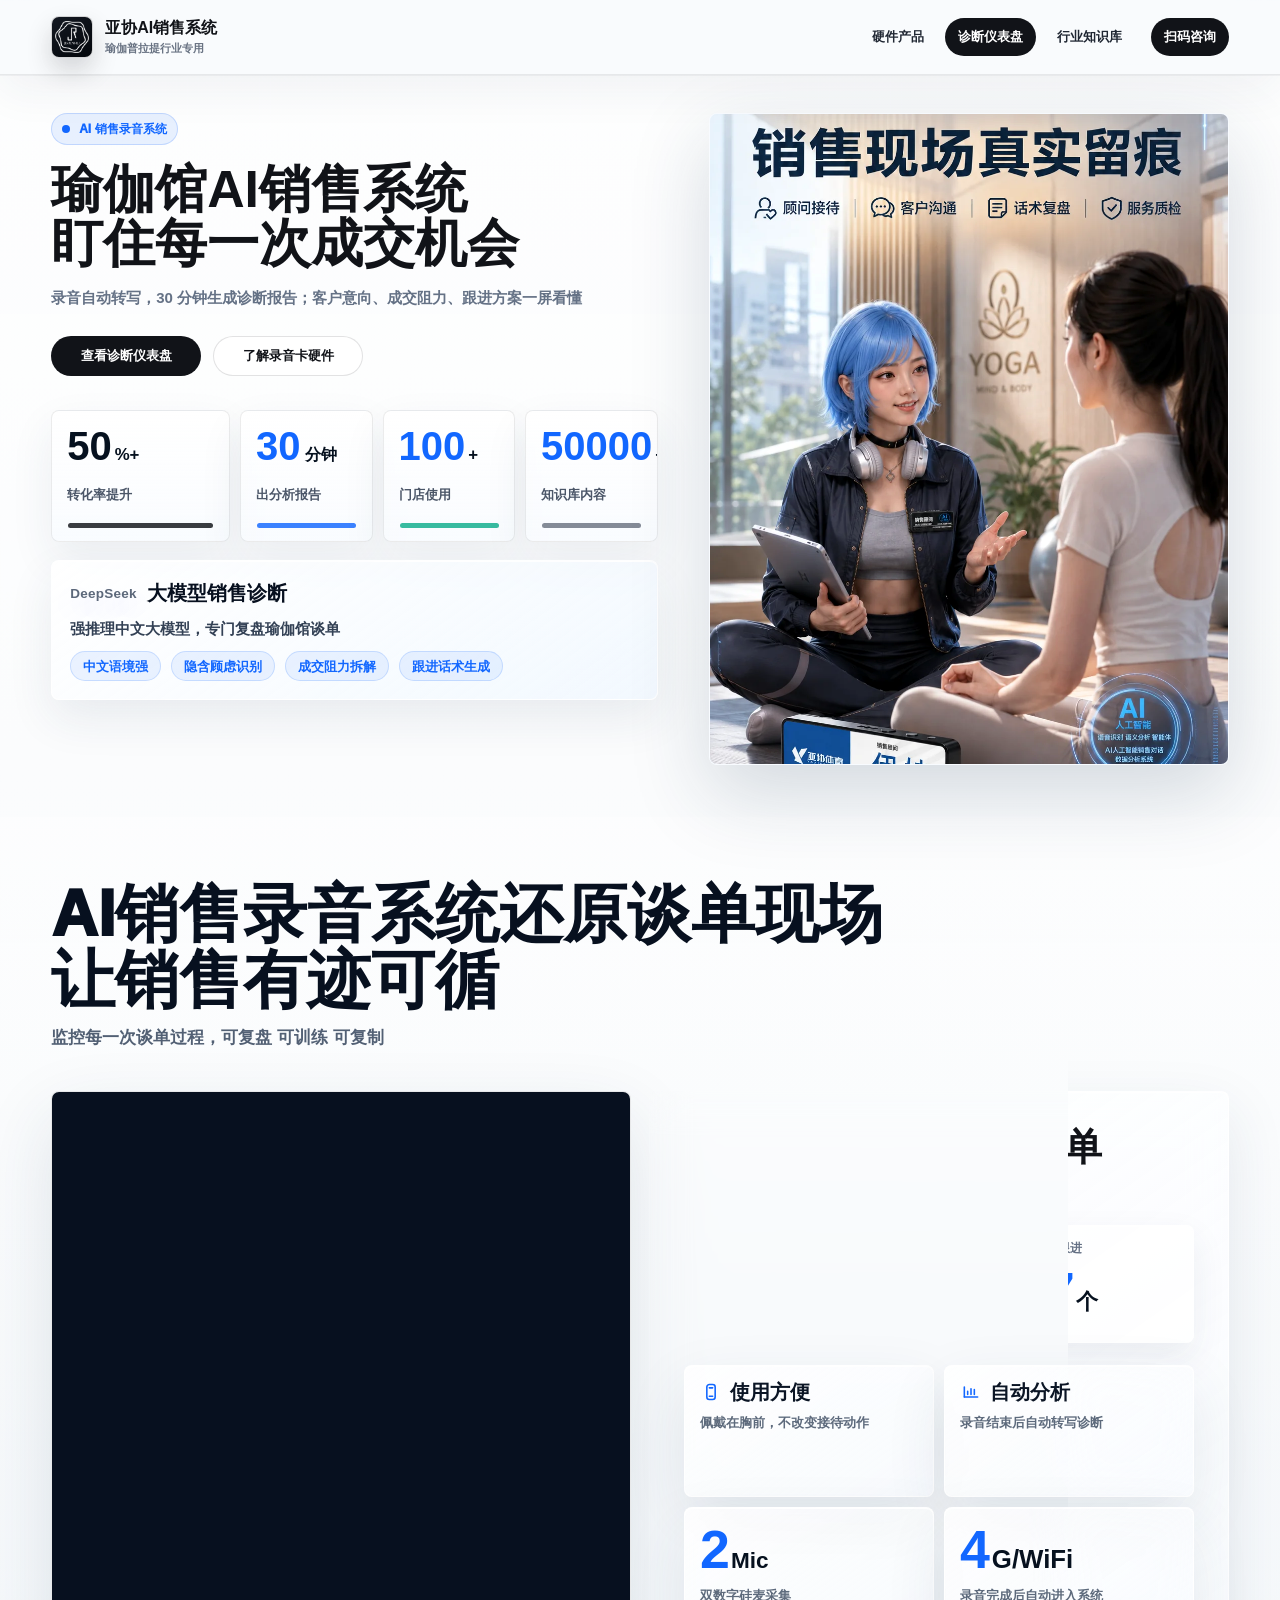
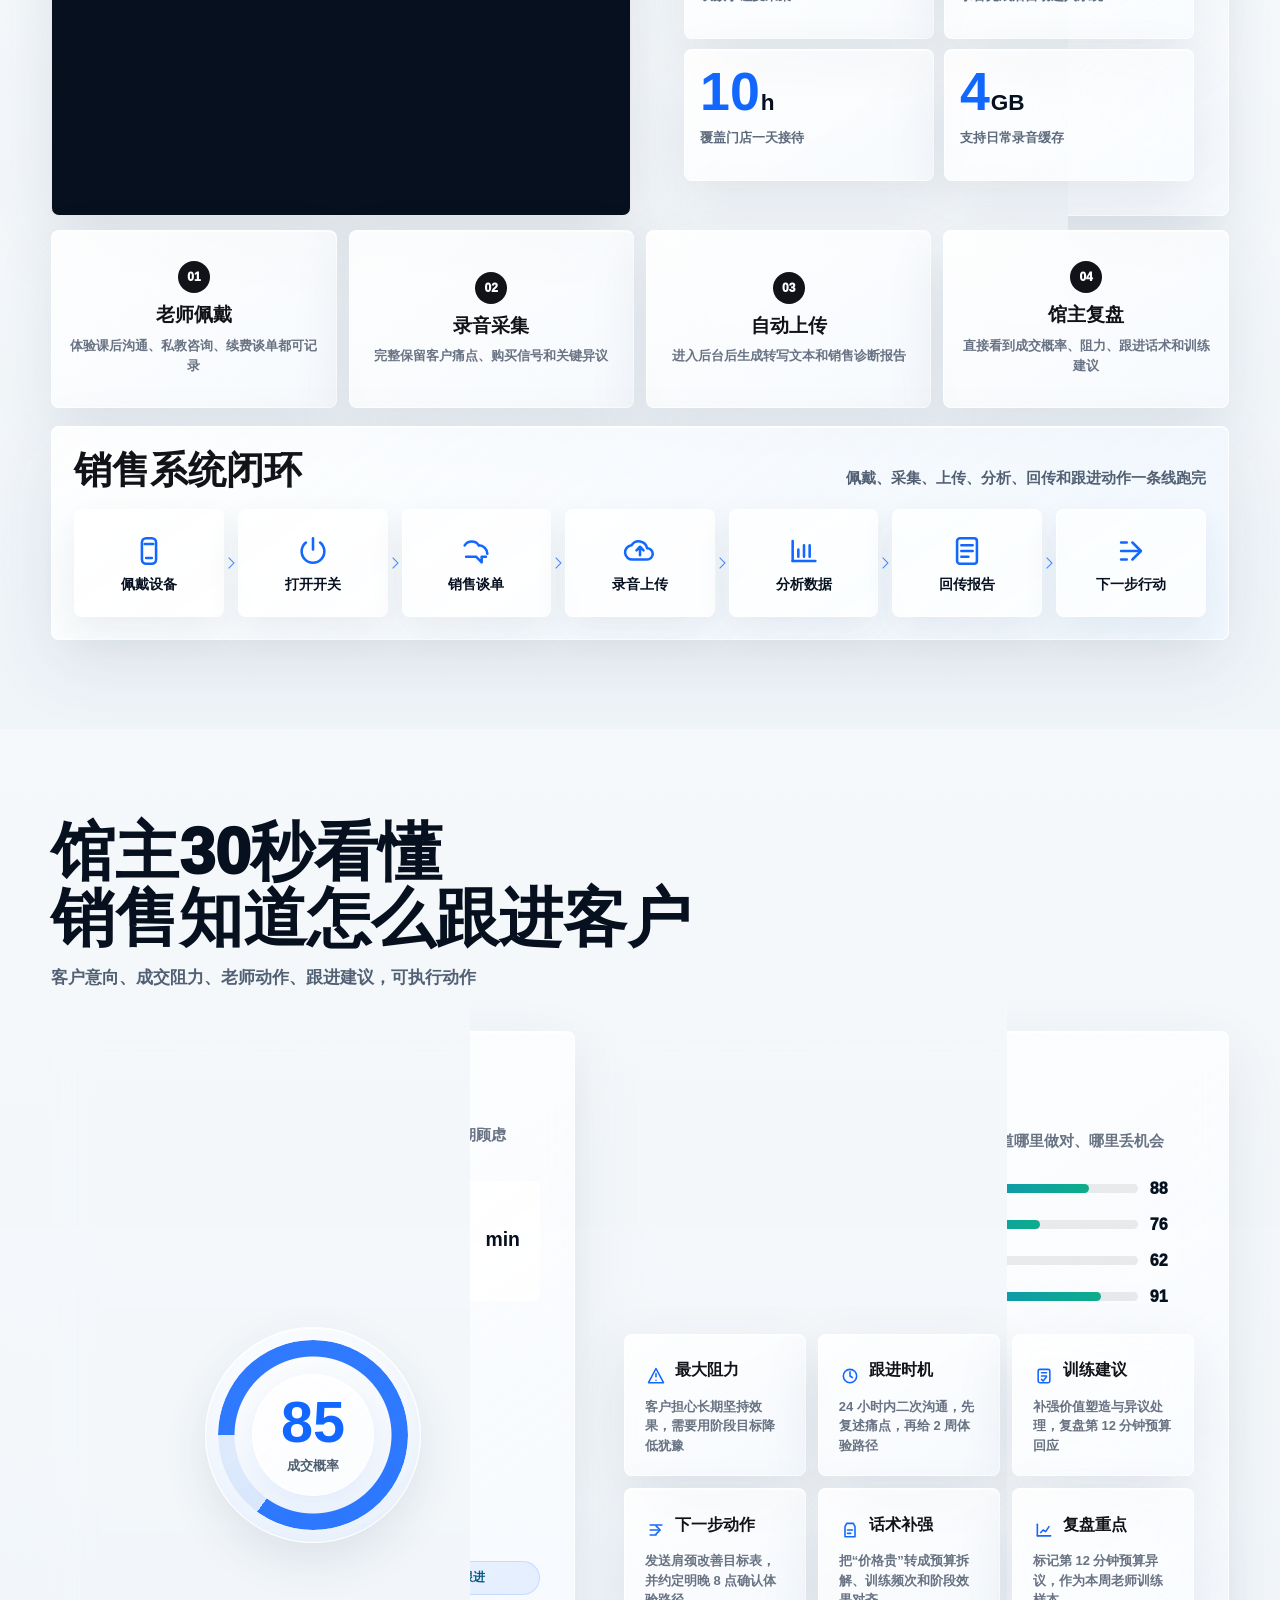
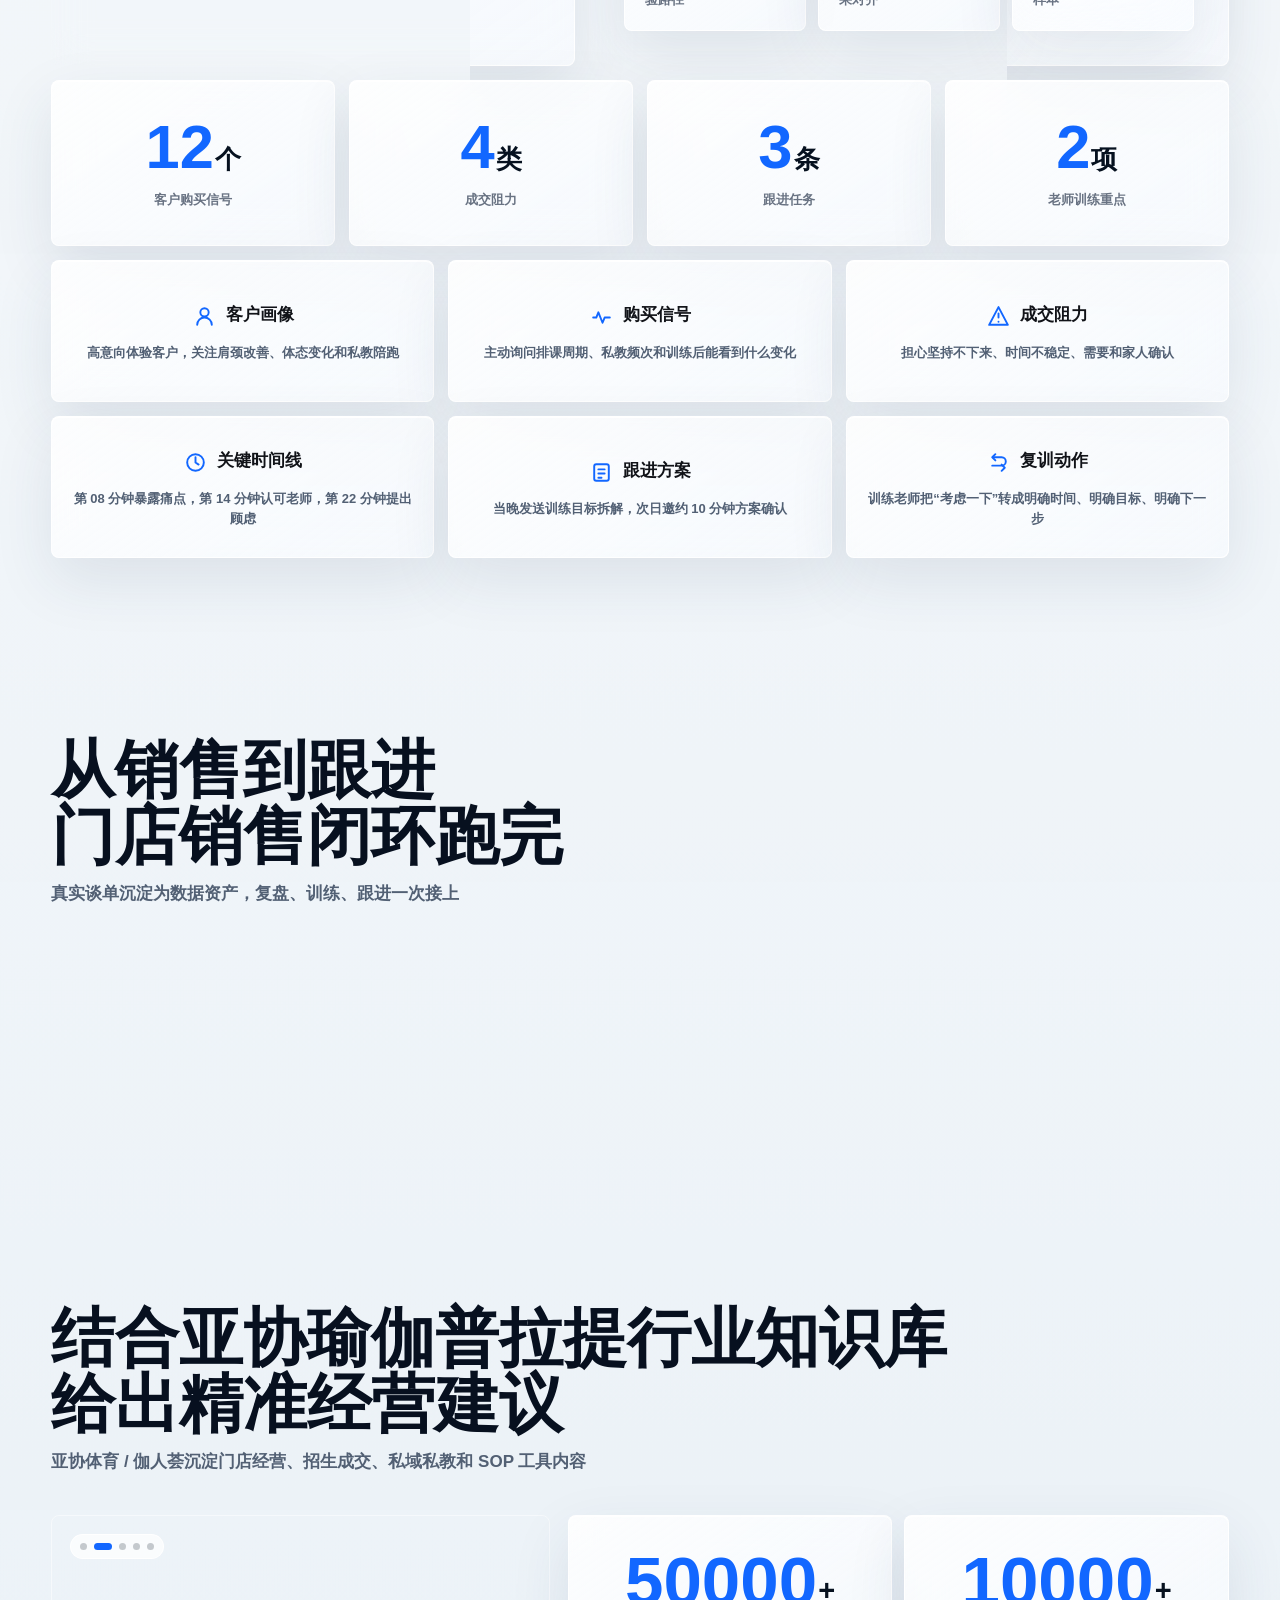
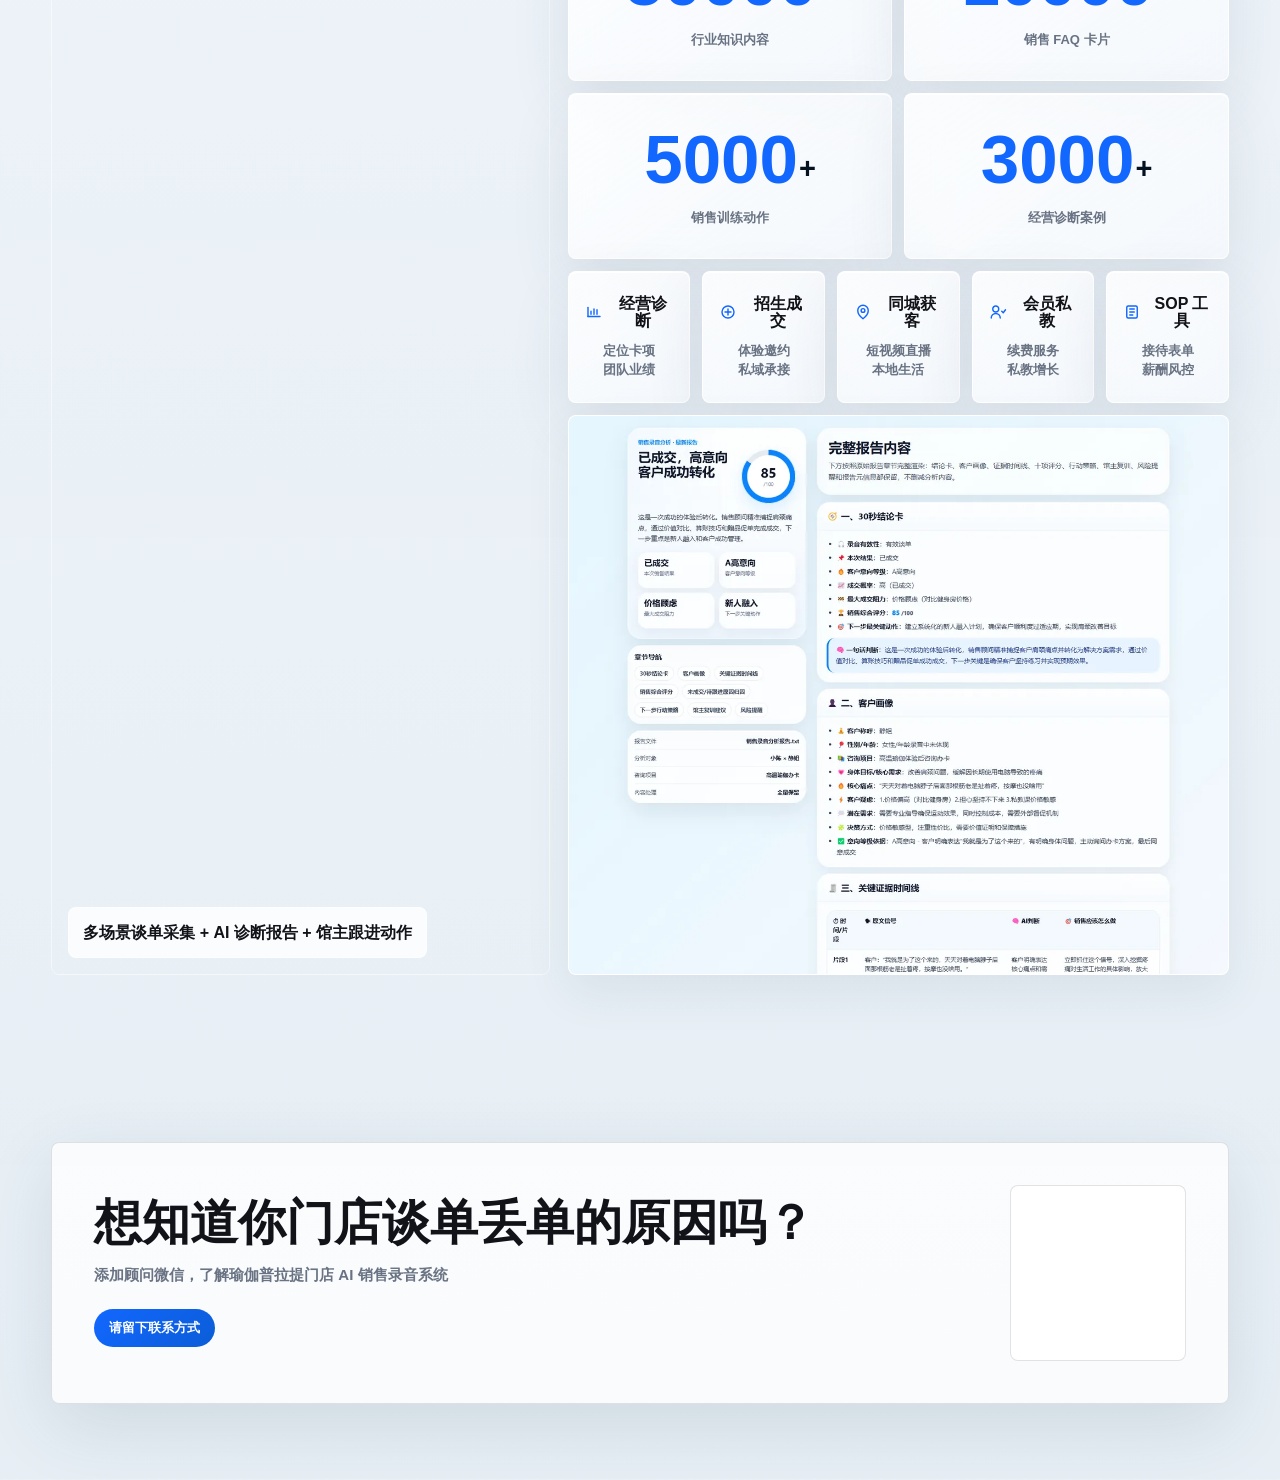
==== commit e8a9ced8: "Switch hero carousel to timed slides" ====
--- a/pages/apple.html
+++ b/pages/apple.html
@@ -52,14 +52,10 @@
         <section class="visual-frame hero-poster-frame">
           <div class="hero-poster-carousel" aria-label="AI 销售录音卡主视觉轮播">
             <div class="hero-poster-track">
-              <img class="hero-poster-image hero-poster-slide" src="../assets/optimized/alise-hero-wifi-version.webp" alt="ALISE 销售录音卡 WiFi 版主视觉" decoding="async" fetchpriority="high">
+              <img class="hero-poster-image hero-poster-slide is-active" src="../assets/optimized/alise-hero-wifi-version.webp" alt="ALISE 销售录音卡 WiFi 版主视觉" decoding="async" fetchpriority="high">
               <img class="hero-poster-image hero-poster-slide" src="../assets/optimized/hero-yoga-consult-ai-dialogue.webp" alt="瑜伽馆销售咨询与 AI 销售对话场景" loading="lazy" decoding="async">
               <img class="hero-poster-image hero-poster-slide" src="../assets/optimized/hero-ai-sales-diagnosis-report.webp" alt="AI 销售诊断报告与助理展示" loading="lazy" decoding="async">
               <img class="hero-poster-image hero-poster-slide" src="../assets/optimized/hero-yoga-ai-recording-system.webp" alt="瑜伽馆 AI 销售录音系统主视觉" loading="lazy" decoding="async">
-              <img class="hero-poster-image hero-poster-slide" src="../assets/optimized/alise-hero-wifi-version.webp" alt="" aria-hidden="true" loading="lazy" decoding="async">
-              <img class="hero-poster-image hero-poster-slide" src="../assets/optimized/hero-yoga-consult-ai-dialogue.webp" alt="" aria-hidden="true" loading="lazy" decoding="async">
-              <img class="hero-poster-image hero-poster-slide" src="../assets/optimized/hero-ai-sales-diagnosis-report.webp" alt="" aria-hidden="true" loading="lazy" decoding="async">
-              <img class="hero-poster-image hero-poster-slide" src="../assets/optimized/hero-yoga-ai-recording-system.webp" alt="" aria-hidden="true" loading="lazy" decoding="async">
             </div>
           </div>
         </section>
--- a/styles/redesign.css
+++ b/styles/redesign.css
@@ -4228,3 +4228,127 @@
     min-height: 48px;
   }
 }
+
+/* Browser comment pass 2026-07-03 - hero switch carousel and metric alignment */
+.theme-apple .hero-poster-track {
+  position: relative !important;
+  display: block !important;
+  width: 100% !important;
+  height: 100% !important;
+  animation: none !important;
+  transform: none !important;
+  will-change: auto !important;
+}
+
+.theme-apple .hero-poster-frame:hover .hero-poster-track {
+  animation-play-state: running;
+}
+
+.theme-apple .hero-poster-slide {
+  position: absolute;
+  inset: 0;
+  flex: none !important;
+  width: 100% !important;
+  height: 100%;
+  min-height: inherit;
+  opacity: 0;
+  z-index: 0;
+  transform: scale(1.012);
+  transition: opacity .56s ease, transform .72s ease;
+  pointer-events: none;
+}
+
+.theme-apple .hero-poster-slide.is-active {
+  opacity: 1;
+  z-index: 2;
+  transform: scale(1);
+}
+
+.theme-apple .hero-poster-slide.is-exiting {
+  opacity: 0;
+  z-index: 1;
+  transform: scale(1.008);
+}
+
+.theme-apple .hero-poster-slide:nth-child(3) {
+  object-position: 50% 50%;
+}
+
+.theme-apple header.hero .metric b,
+.theme-apple header.hero .hero-primary-metric b,
+.theme-apple header.hero .metric.metric-compact b {
+  min-height: 50px !important;
+  font-size: 40px !important;
+  line-height: 1 !important;
+  letter-spacing: 0 !important;
+  display: flex !important;
+  align-items: baseline !important;
+  justify-content: flex-start !important;
+  white-space: nowrap !important;
+}
+
+.theme-apple header.hero .metric b > span,
+.theme-apple header.hero .hero-primary-metric b > span {
+  display: inline-flex !important;
+  align-items: baseline !important;
+  gap: 3px !important;
+  line-height: 1 !important;
+  white-space: nowrap !important;
+}
+
+.theme-apple header.hero .metric .count-value {
+  font-size: 1em !important;
+  line-height: 1 !important;
+}
+
+.theme-apple header.hero .metric .count-unit,
+.theme-apple header.hero .metric.metric-compact b .count-unit,
+.theme-apple header.hero .hero-primary-metric b .count-unit {
+  align-self: baseline !important;
+  margin-left: 0 !important;
+  font-size: .42em !important;
+  line-height: 1 !important;
+  vertical-align: baseline !important;
+  transform: none !important;
+}
+
+.theme-apple header.hero .metric:nth-child(2) .count-unit {
+  margin-left: 1px !important;
+  font-size: .4em !important;
+}
+
+.theme-apple #knowledge .report-slab {
+  padding: 0 !important;
+  background: #fff !important;
+  background-image: none !important;
+}
+
+.theme-apple #knowledge .report-slab::after {
+  display: none !important;
+}
+
+.theme-apple #knowledge .report-slab img {
+  background: #fff !important;
+  background-image: none !important;
+}
+
+.theme-apple .lead-toggle {
+  min-height: 38px !important;
+  padding: 0 15px !important;
+  font-size: 13px !important;
+}
+
+@media (max-width: 760px) {
+  .theme-apple header.hero .metric b,
+  .theme-apple header.hero .hero-primary-metric b,
+  .theme-apple header.hero .metric.metric-compact b {
+    min-height: 42px !important;
+    font-size: 32px !important;
+  }
+
+  .theme-apple .lead-toggle {
+    min-height: 36px !important;
+    padding: 0 14px !important;
+    font-size: 12px !important;
+  }
+}
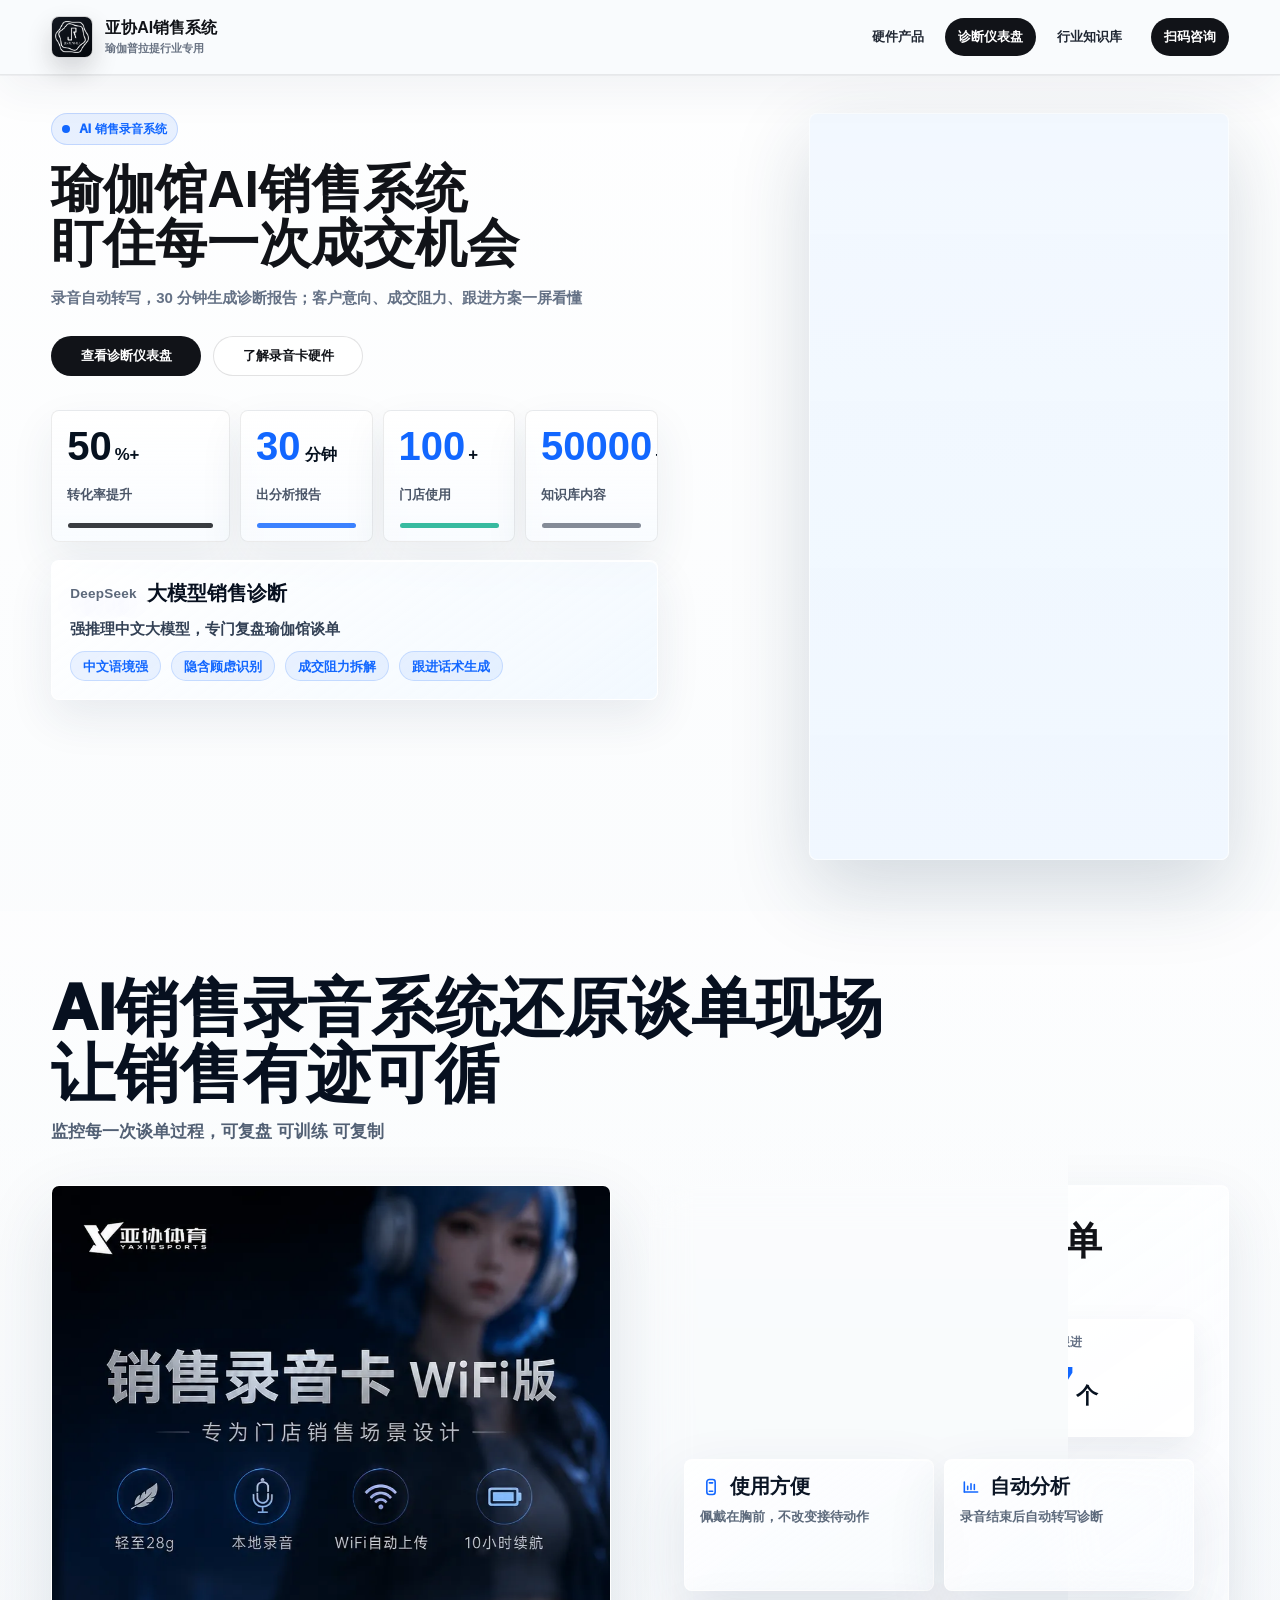
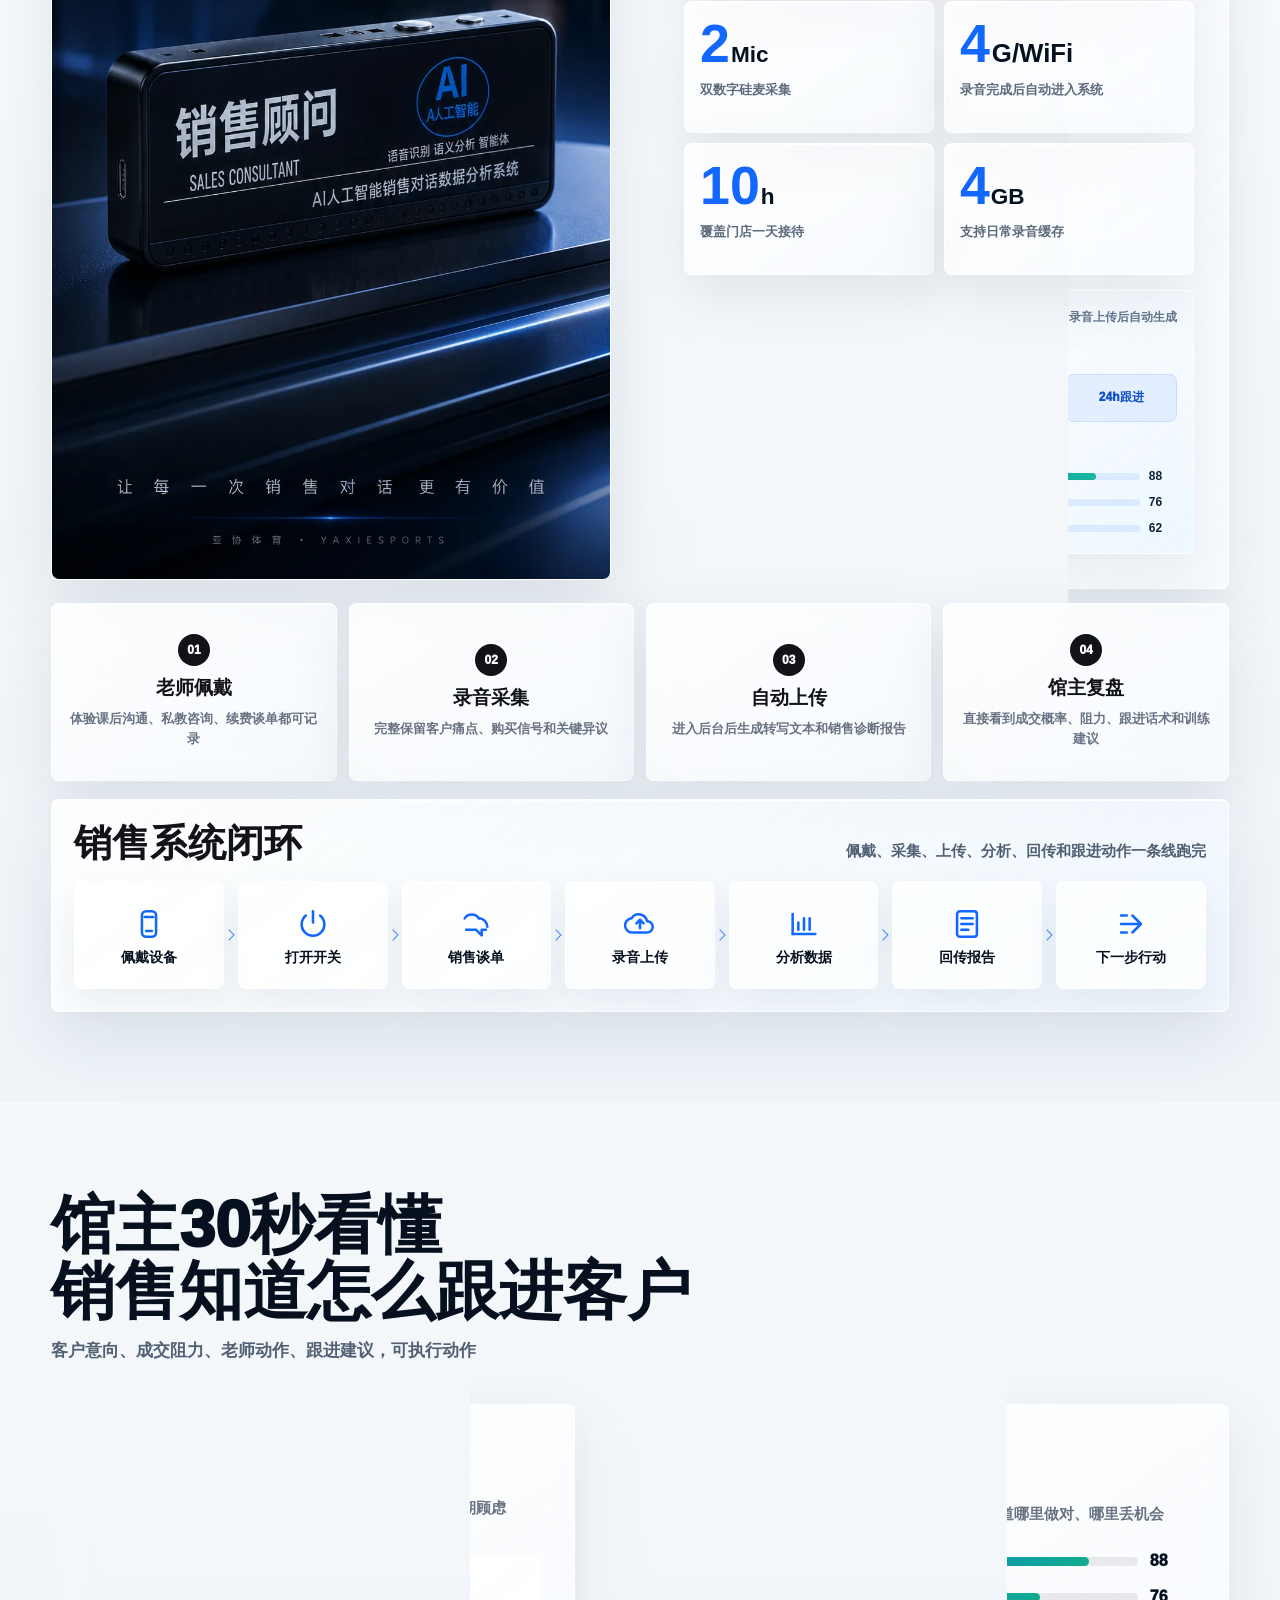
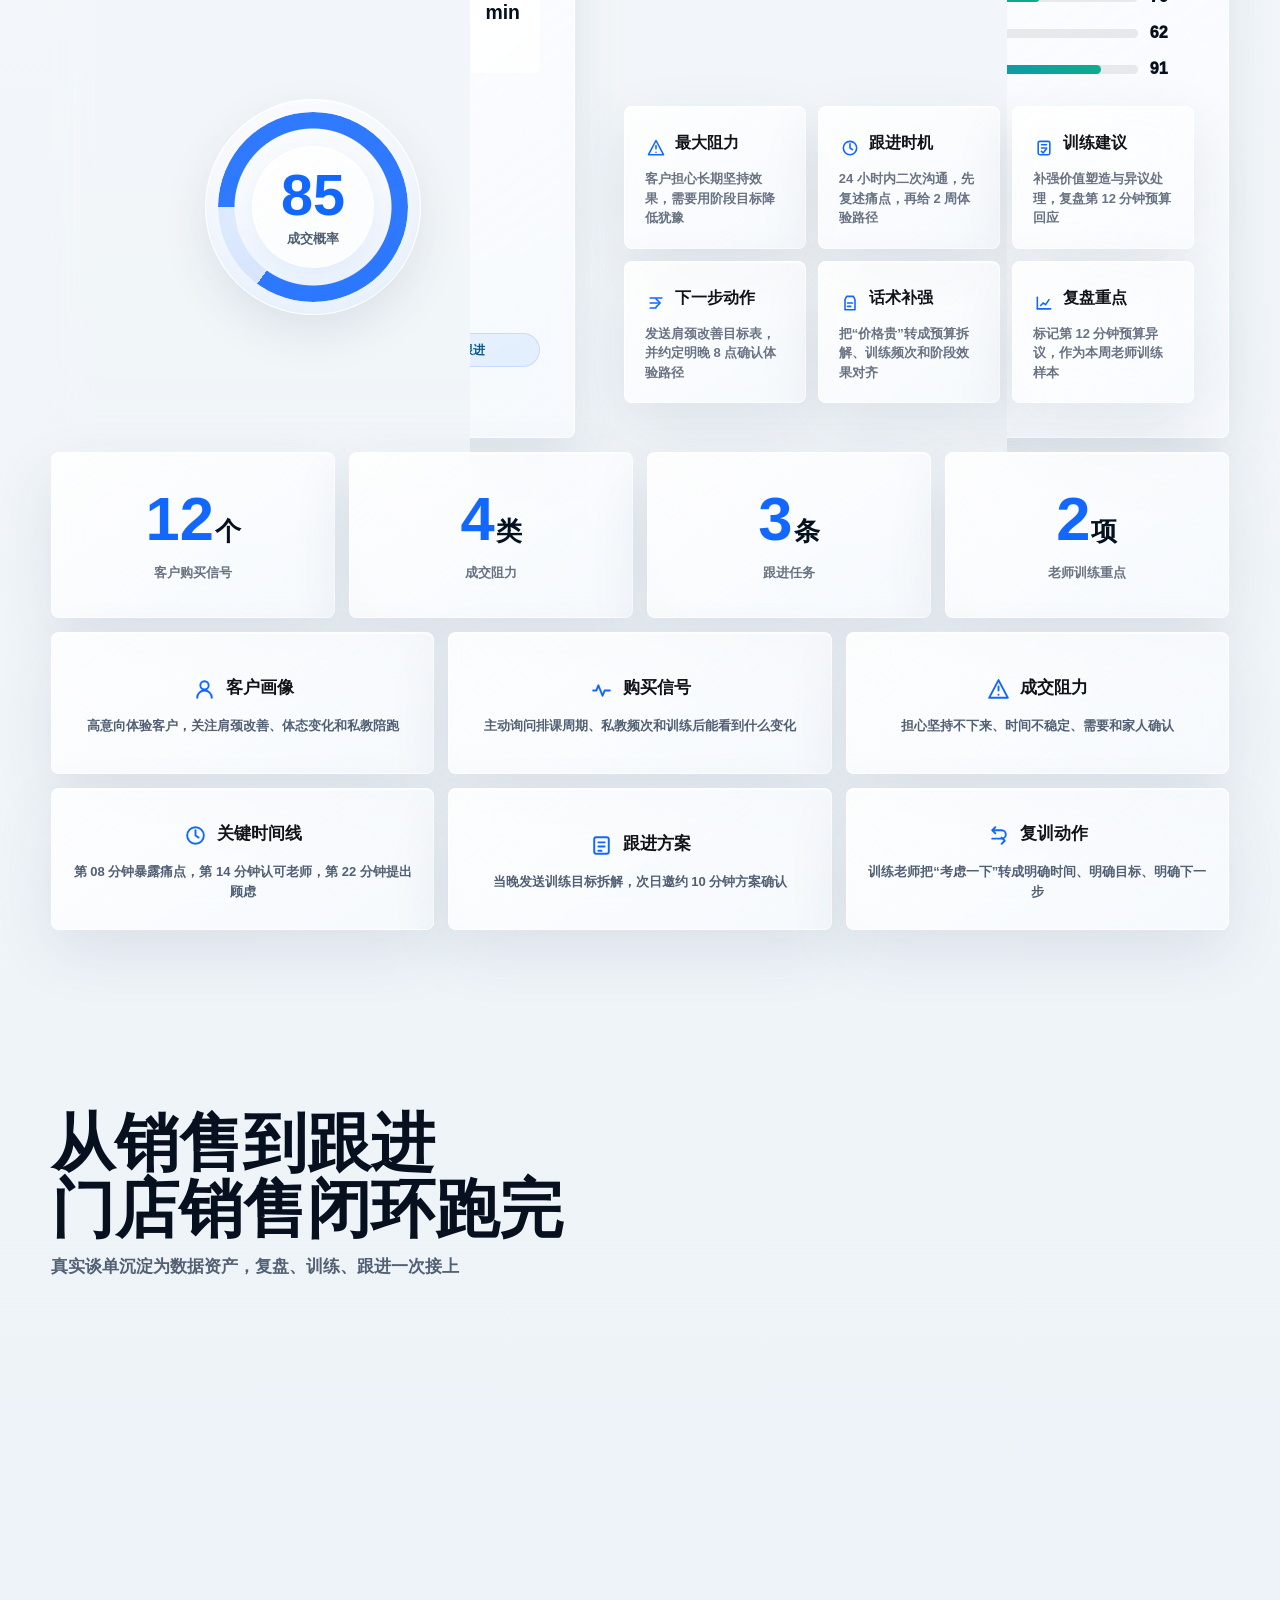
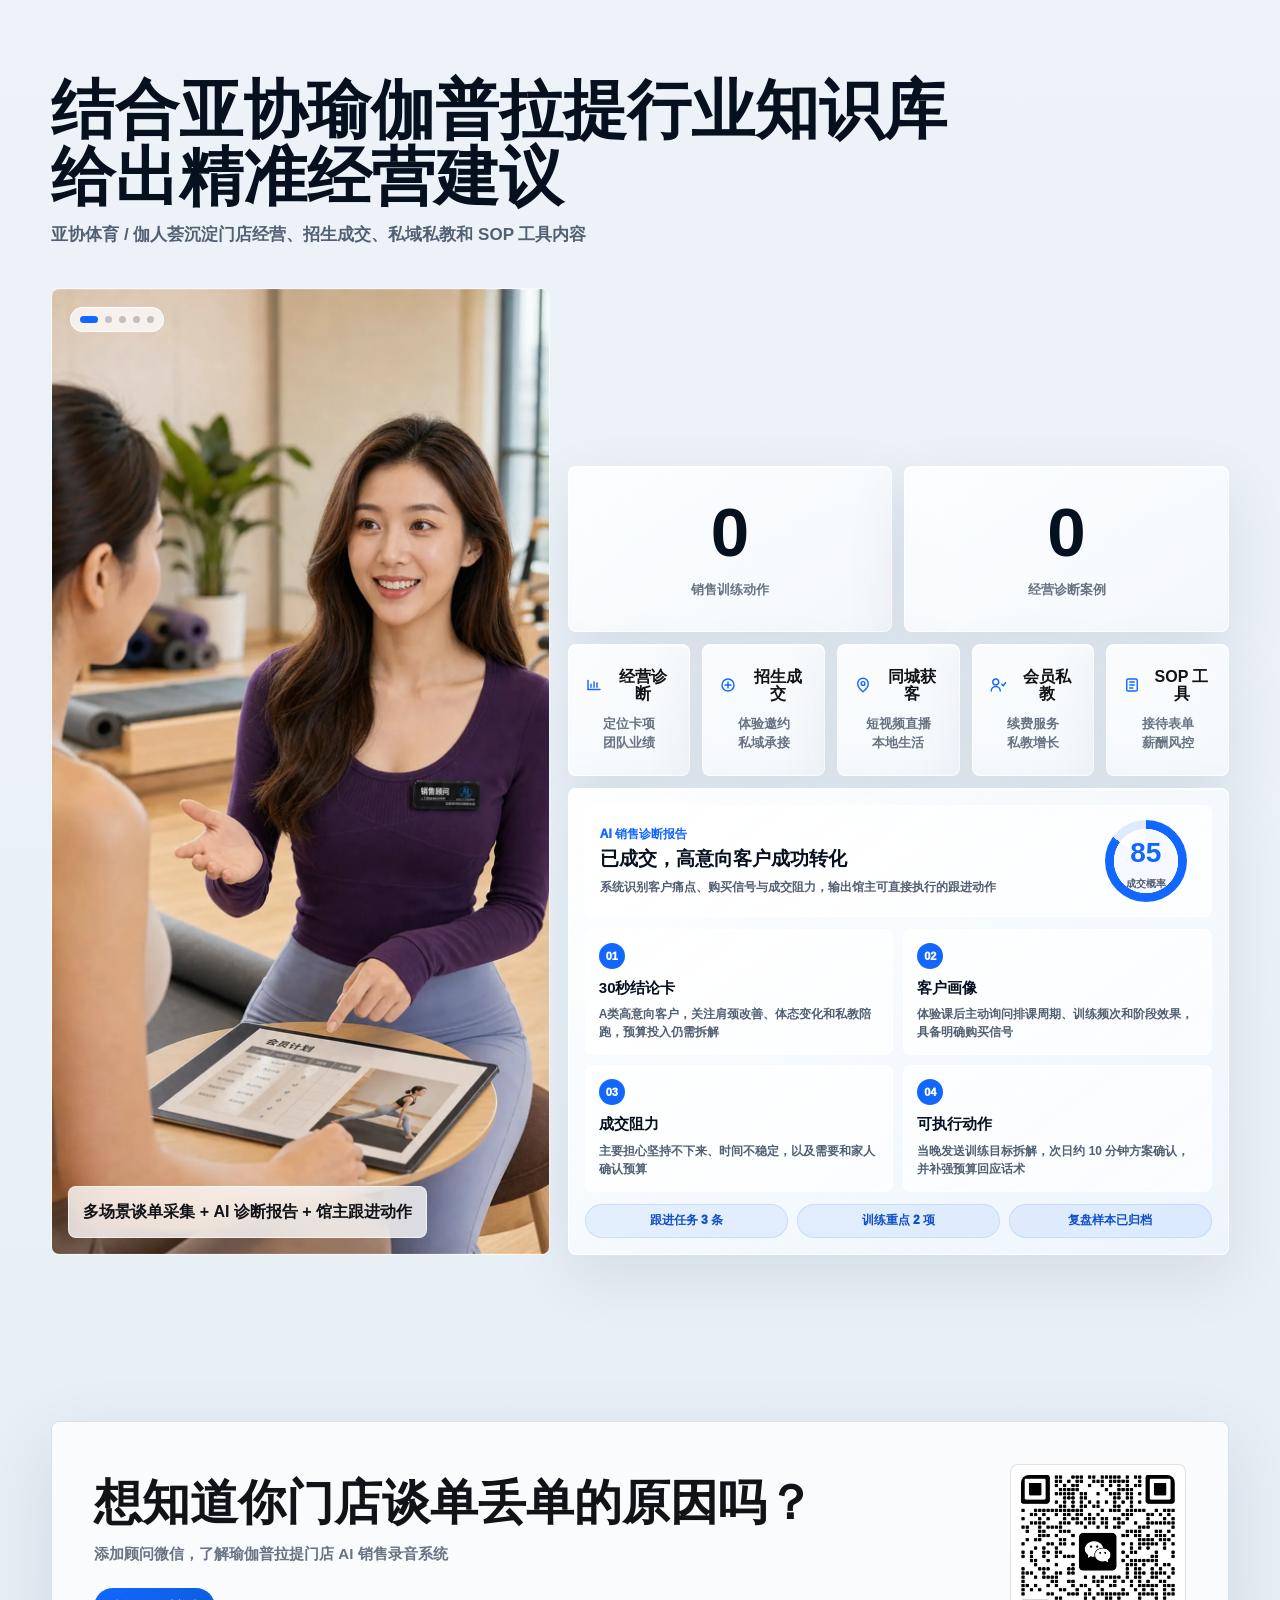
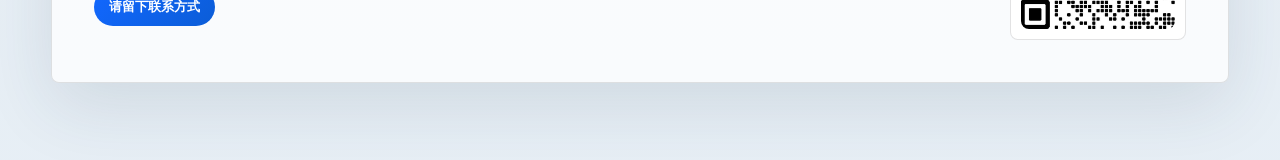
==== commit e65ad38c: "Replace report preview with dashboard UI" ====
--- a/pages/apple.html
+++ b/pages/apple.html
@@ -115,6 +115,28 @@
                 <div class="spec-card spec-number"><b><span data-count="10" data-suffix="h">0</span></b><span>覆盖门店一天接待</span></div>
                 <div class="spec-card spec-number"><b><span data-count="4" data-suffix="GB">0</span></b><span>支持日常录音缓存</span></div>
               </div>
+              <div class="hardware-analysis-board">
+                <div class="analysis-head">
+                  <b>AI 分析仪表盘</b>
+                  <span>录音上传后自动生成</span>
+                </div>
+                <div class="analysis-summary">
+                  <div class="analysis-score">
+                    <strong>85</strong>
+                    <span>成交概率</span>
+                  </div>
+                  <div class="analysis-tags">
+                    <span>高意向</span>
+                    <span>预算顾虑</span>
+                    <span>24h跟进</span>
+                  </div>
+                </div>
+                <div class="analysis-mini-bars">
+                  <div><span>需求挖掘</span><i style="--w:88%"></i><b>88</b></div>
+                  <div><span>价值塑造</span><i style="--w:76%"></i><b>76</b></div>
+                  <div><span>异议处理</span><i style="--w:62%"></i><b>62</b></div>
+                </div>
+              </div>
             </section>
           </div>
           <div class="hardware-flow">
@@ -272,8 +294,42 @@
                 <div class="kb-card"><b><span class="line-icon" aria-hidden="true"><svg viewBox="0 0 24 24"><circle cx="9" cy="8" r="4"></circle><path d="M3 20a6 6 0 0 1 12 0"></path><path d="m17 11 2 2 3-4"></path></svg></span>会员私教</b><span>续费服务<br>私教增长</span></div>
                 <div class="kb-card"><b><span class="line-icon" aria-hidden="true"><svg viewBox="0 0 24 24"><rect x="5" y="4" width="14" height="16" rx="2"></rect><path d="M9 8h6M9 12h6M9 16h4"></path></svg></span>SOP 工具</b><span>接待表单<br>薪酬风控</span></div>
               </div>
-              <div class="report-slab" style="margin-top: 12px;">
-                <img src="../assets/optimized/report-full.webp" alt="销售录音分析报告预览" decoding="async">
+              <div class="report-slab report-ui-card" style="margin-top: 12px;">
+                <div class="report-ui-head">
+                  <div>
+                    <span>AI 销售诊断报告</span>
+                    <b>已成交，高意向客户成功转化</b>
+                    <p>系统识别客户痛点、购买信号与成交阻力，输出馆主可直接执行的跟进动作</p>
+                  </div>
+                  <div class="report-ui-score"><strong>85</strong><small>成交概率</small></div>
+                </div>
+                <div class="report-ui-grid">
+                  <section>
+                    <em>01</em>
+                    <b>30秒结论卡</b>
+                    <span>A类高意向客户，关注肩颈改善、体态变化和私教陪跑，预算投入仍需拆解</span>
+                  </section>
+                  <section>
+                    <em>02</em>
+                    <b>客户画像</b>
+                    <span>体验课后主动询问排课周期、训练频次和阶段效果，具备明确购买信号</span>
+                  </section>
+                  <section>
+                    <em>03</em>
+                    <b>成交阻力</b>
+                    <span>主要担心坚持不下来、时间不稳定，以及需要和家人确认预算</span>
+                  </section>
+                  <section>
+                    <em>04</em>
+                    <b>可执行动作</b>
+                    <span>当晚发送训练目标拆解，次日约 10 分钟方案确认，并补强预算回应话术</span>
+                  </section>
+                </div>
+                <div class="report-ui-actions">
+                  <span>跟进任务 3 条</span>
+                  <span>训练重点 2 项</span>
+                  <span>复盘样本已归档</span>
+                </div>
               </div>
             </div>
           </div>
--- a/styles/redesign.css
+++ b/styles/redesign.css
@@ -4352,3 +4352,374 @@
     font-size: 12px !important;
   }
 }
+
+/* Browser comment pass 2026-07-03 - restore poster frame sizing */
+.theme-apple .hero-poster-frame {
+  justify-self: end;
+  width: min(560px, 100%) !important;
+  min-height: 650px !important;
+  height: clamp(620px, 51vw, 690px) !important;
+  align-self: start;
+}
+
+.theme-apple .hero-poster-carousel,
+.theme-apple .hero-poster-track,
+.theme-apple .hero-poster-slide {
+  min-height: inherit !important;
+  height: 100% !important;
+}
+
+.theme-apple .product-only-showcase {
+  width: min(560px, 100%) !important;
+  min-height: 0 !important;
+  height: auto !important;
+  aspect-ratio: 941 / 1672 !important;
+  align-self: start;
+  justify-self: start;
+  background: transparent !important;
+}
+
+.theme-apple .product-only-showcase .product-gallery,
+.theme-apple .product-only-showcase .device-stage,
+.theme-apple .product-only-showcase .product-carousel.product-swap {
+  width: 100% !important;
+  min-height: 0 !important;
+  height: 100% !important;
+  aspect-ratio: inherit !important;
+  padding: 0 !important;
+}
+
+.theme-apple .product-only-showcase .device-stage .product-carousel.product-swap img,
+.theme-apple .product-only-showcase .device-stage .product-carousel.product-swap .product-slide,
+.theme-apple .product-only-showcase .device-stage .product-carousel.product-swap .product-poster-slide {
+  width: 100% !important;
+  height: 100% !important;
+  object-fit: contain !important;
+  object-position: center center !important;
+}
+
+@media (max-width: 1120px) {
+  .theme-apple .hero-poster-frame {
+    justify-self: stretch;
+    width: 100% !important;
+    height: clamp(560px, 92vw, 690px) !important;
+  }
+
+  .theme-apple .product-only-showcase {
+    justify-self: center;
+  }
+}
+
+@media (max-width: 760px) {
+  .theme-apple .hero-poster-frame {
+    height: clamp(520px, 138vw, 650px) !important;
+    min-height: 520px !important;
+  }
+
+  .theme-apple .product-only-showcase {
+    width: min(100%, 430px) !important;
+  }
+}
+
+/* Browser comment pass 2026-07-03 - complete poster and report UI */
+.theme-apple .hero-poster-frame {
+  width: min(420px, 100%) !important;
+  min-height: 0 !important;
+  height: auto !important;
+  aspect-ratio: 941 / 1672 !important;
+  background: rgba(238, 246, 255, .72) !important;
+}
+
+.theme-apple .hero-poster-slide {
+  object-fit: contain !important;
+  object-position: center center !important;
+}
+
+.hardware-analysis-board {
+  margin-top: 14px;
+  padding: 16px;
+  border-radius: 8px;
+  background:
+    linear-gradient(145deg, rgba(255,255,255,.88), rgba(235,246,255,.72));
+  border: 1px solid rgba(255,255,255,.96);
+  box-shadow:
+    inset 0 1px 0 rgba(255,255,255,.96),
+    0 18px 44px rgba(37,58,84,.08);
+}
+
+.analysis-head,
+.analysis-summary {
+  display: flex;
+  align-items: center;
+  justify-content: space-between;
+  gap: 14px;
+}
+
+.analysis-head b {
+  font-size: 18px;
+  line-height: 1.2;
+}
+
+.analysis-head span {
+  color: #64748b;
+  font-size: 12px;
+  font-weight: 850;
+}
+
+.analysis-summary {
+  margin-top: 14px;
+}
+
+.analysis-score {
+  width: 112px;
+  height: 112px;
+  display: grid;
+  place-items: center;
+  text-align: center;
+  border-radius: 50%;
+  color: #1267ff;
+  background:
+    radial-gradient(circle at center, rgba(255,255,255,.94) 55%, transparent 56%),
+    conic-gradient(#1267ff 85%, rgba(18,103,255,.13) 0);
+  box-shadow: inset 0 1px 0 rgba(255,255,255,.96), 0 16px 34px rgba(18,103,255,.12);
+}
+
+.analysis-score strong {
+  display: block;
+  margin-top: 12px;
+  font-family: var(--font-number);
+  font-size: 38px;
+  line-height: .9;
+}
+
+.analysis-score span {
+  display: block;
+  margin-top: -6px;
+  color: #526074;
+  font-size: 12px;
+  font-weight: 900;
+}
+
+.analysis-tags {
+  flex: 1;
+  display: grid;
+  grid-template-columns: repeat(3, minmax(0, 1fr));
+  gap: 8px;
+}
+
+.analysis-tags span {
+  min-height: 48px;
+  display: grid;
+  place-items: center;
+  text-align: center;
+  border-radius: 8px;
+  color: #0f4fc9;
+  background: rgba(18,103,255,.08);
+  border: 1px solid rgba(18,103,255,.13);
+  font-size: 12px;
+  font-weight: 950;
+}
+
+.analysis-mini-bars {
+  margin-top: 14px;
+  display: grid;
+  gap: 9px;
+}
+
+.analysis-mini-bars div {
+  display: grid;
+  grid-template-columns: 68px minmax(0, 1fr) 28px;
+  align-items: center;
+  gap: 9px;
+  color: #102033;
+  font-size: 12px;
+  font-weight: 900;
+}
+
+.analysis-mini-bars i {
+  height: 7px;
+  border-radius: 999px;
+  background: rgba(18,103,255,.1);
+  overflow: hidden;
+}
+
+.analysis-mini-bars i::before {
+  content: "";
+  display: block;
+  width: var(--w);
+  height: 100%;
+  border-radius: inherit;
+  background: linear-gradient(90deg, #1267ff, #17b69e);
+}
+
+.theme-apple #knowledge .report-slab.report-ui-card {
+  max-height: none !important;
+  overflow: visible !important;
+  padding: 16px !important;
+  background:
+    linear-gradient(145deg, rgba(255,255,255,.94), rgba(239,247,255,.68)) !important;
+  border: 1px solid rgba(255,255,255,.96) !important;
+  box-shadow: inset 0 1px 0 rgba(255,255,255,.96), 0 22px 58px rgba(37,58,84,.1);
+}
+
+.theme-apple #knowledge .report-slab.report-ui-card::after {
+  display: none !important;
+}
+
+.report-ui-head {
+  display: grid;
+  grid-template-columns: minmax(0, 1fr) 92px;
+  gap: 14px;
+  align-items: center;
+  padding: 14px;
+  border-radius: 8px;
+  background: rgba(255,255,255,.72);
+  border: 1px solid rgba(255,255,255,.92);
+}
+
+.report-ui-head span {
+  display: block;
+  color: #1267ff;
+  font-size: 12px;
+  font-weight: 950;
+}
+
+.report-ui-head b {
+  display: block;
+  margin-top: 5px;
+  color: #07101f;
+  font-size: 19px;
+  line-height: 1.18;
+}
+
+.report-ui-head p {
+  margin: 8px 0 0;
+  color: #526074;
+  font-size: 12px;
+  line-height: 1.52;
+  font-weight: 780;
+}
+
+.report-ui-score {
+  width: 82px;
+  height: 82px;
+  display: grid;
+  place-items: center;
+  text-align: center;
+  border-radius: 50%;
+  color: #1267ff;
+  background:
+    radial-gradient(circle at center, rgba(255,255,255,.96) 55%, transparent 56%),
+    conic-gradient(#1267ff 85%, rgba(18,103,255,.13) 0);
+}
+
+.report-ui-score strong {
+  margin-top: 9px;
+  font-family: var(--font-number);
+  font-size: 28px;
+  line-height: .9;
+}
+
+.report-ui-score small {
+  margin-top: -10px;
+  color: #526074;
+  font-size: 10px;
+  font-weight: 900;
+}
+
+.report-ui-grid {
+  margin-top: 12px;
+  display: grid;
+  grid-template-columns: repeat(2, minmax(0, 1fr));
+  gap: 10px;
+}
+
+.report-ui-grid section {
+  min-height: 116px;
+  padding: 13px;
+  border-radius: 8px;
+  background: rgba(255,255,255,.72);
+  border: 1px solid rgba(255,255,255,.92);
+}
+
+.report-ui-grid em {
+  display: inline-grid;
+  place-items: center;
+  width: 26px;
+  height: 26px;
+  border-radius: 999px;
+  color: #fff;
+  background: #1267ff;
+  font-style: normal;
+  font-size: 11px;
+  font-weight: 950;
+}
+
+.report-ui-grid b {
+  display: block;
+  margin-top: 10px;
+  color: #07101f;
+  font-size: 15px;
+  line-height: 1.22;
+}
+
+.report-ui-grid span {
+  display: block;
+  margin-top: 8px;
+  color: #526074;
+  font-size: 12px;
+  line-height: 1.5;
+  font-weight: 760;
+}
+
+.report-ui-actions {
+  margin-top: 12px;
+  display: grid;
+  grid-template-columns: repeat(3, minmax(0, 1fr));
+  gap: 9px;
+}
+
+.report-ui-actions span {
+  min-height: 34px;
+  display: grid;
+  place-items: center;
+  text-align: center;
+  border-radius: 999px;
+  color: #0f4fc9;
+  background: rgba(18,103,255,.08);
+  border: 1px solid rgba(18,103,255,.13);
+  font-size: 12px;
+  font-weight: 950;
+}
+
+@media (max-width: 1120px) {
+  .theme-apple .hero-poster-frame {
+    width: min(430px, 100%) !important;
+    justify-self: center;
+  }
+}
+
+@media (max-width: 760px) {
+  .theme-apple .hero-poster-frame {
+    width: min(100%, 390px) !important;
+    height: auto !important;
+    min-height: 0 !important;
+  }
+
+  .analysis-summary,
+  .analysis-tags,
+  .report-ui-head,
+  .report-ui-grid,
+  .report-ui-actions {
+    grid-template-columns: 1fr;
+  }
+
+  .analysis-summary {
+    align-items: stretch;
+  }
+
+  .analysis-score,
+  .report-ui-score {
+    margin: 0 auto;
+  }
+}
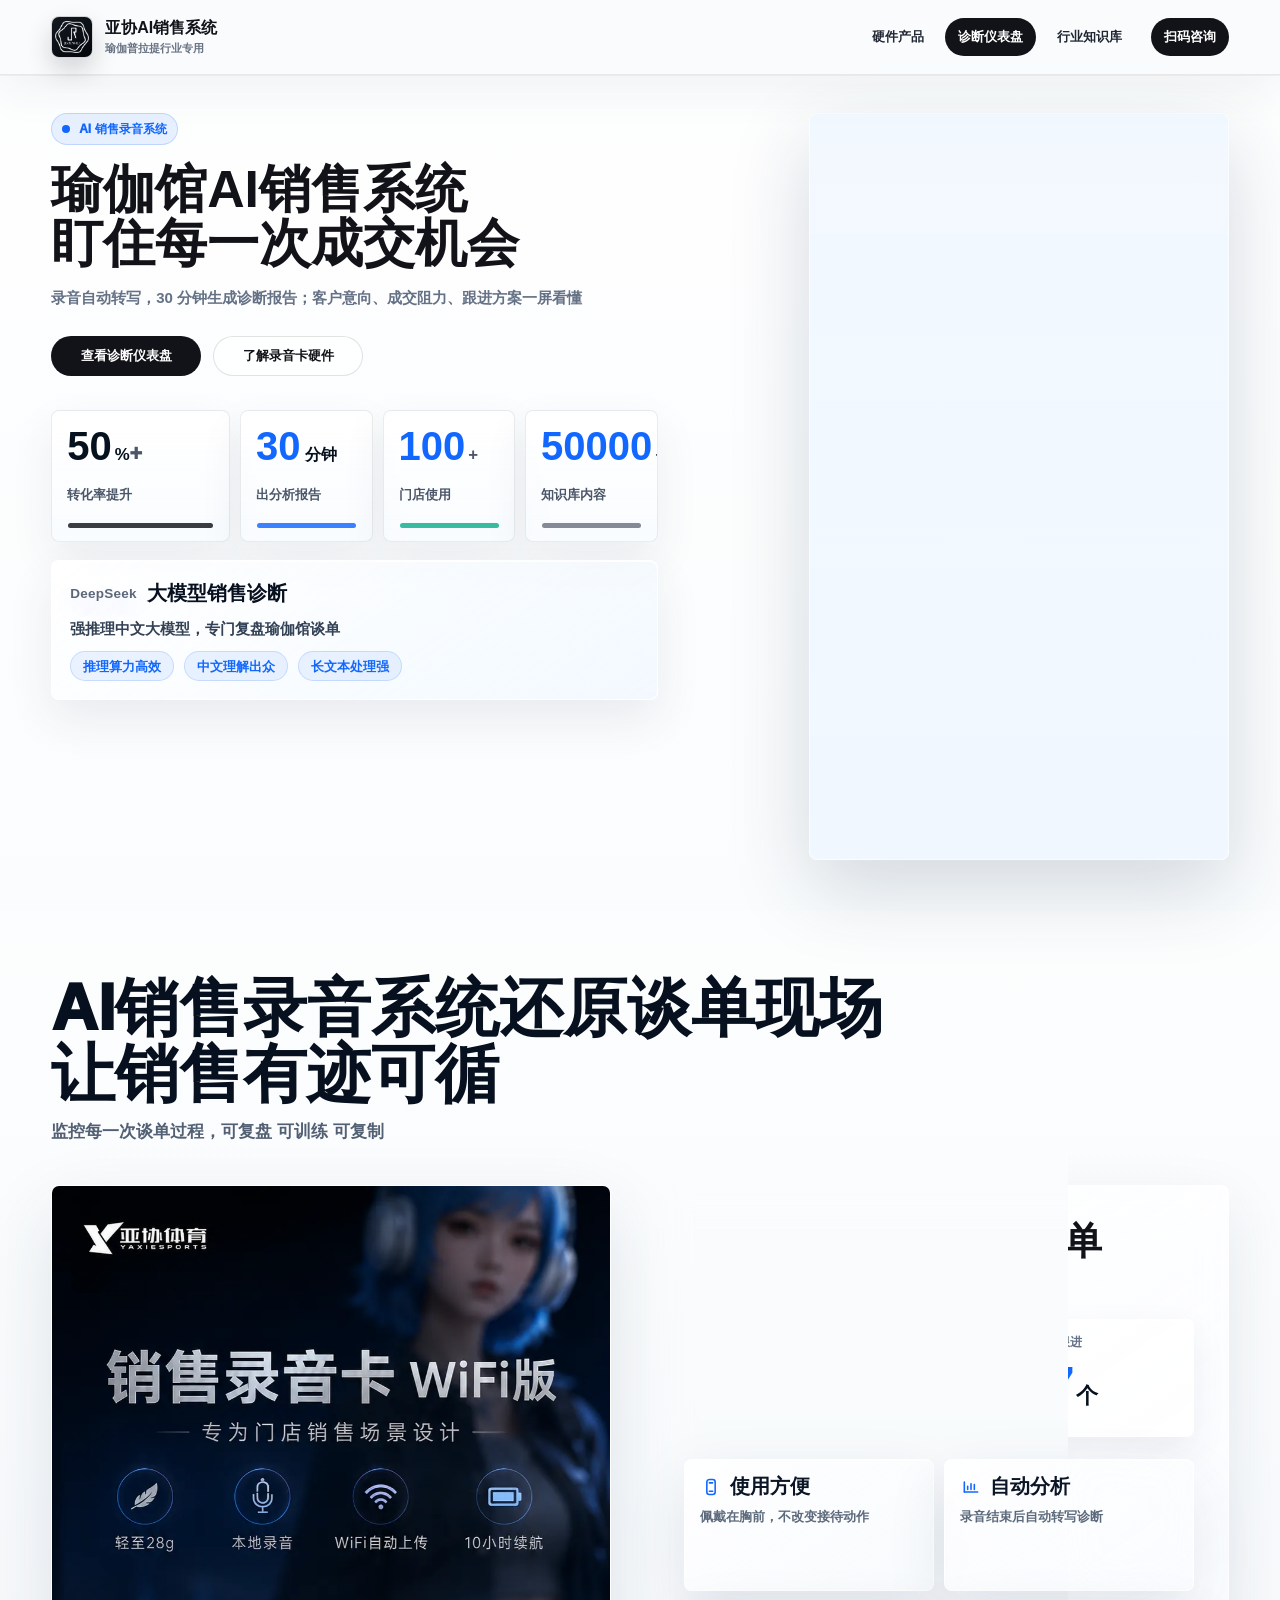
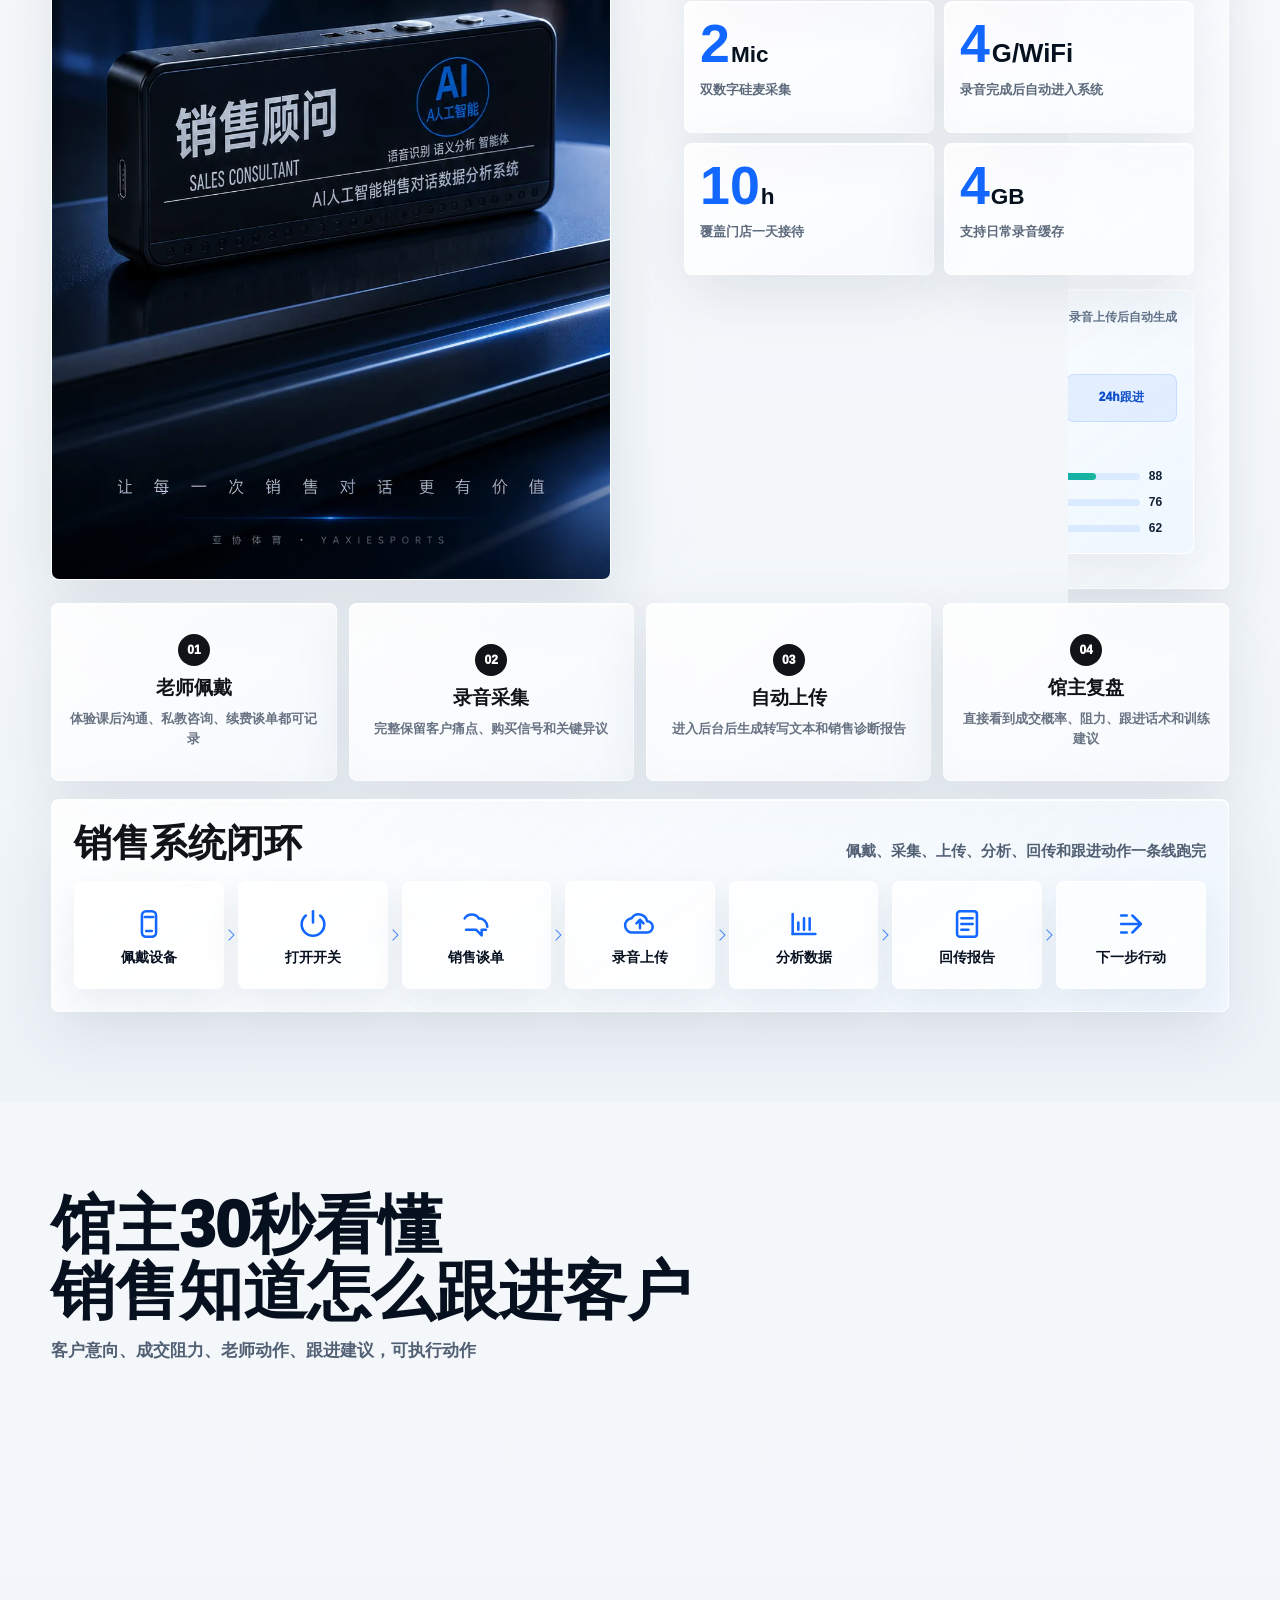
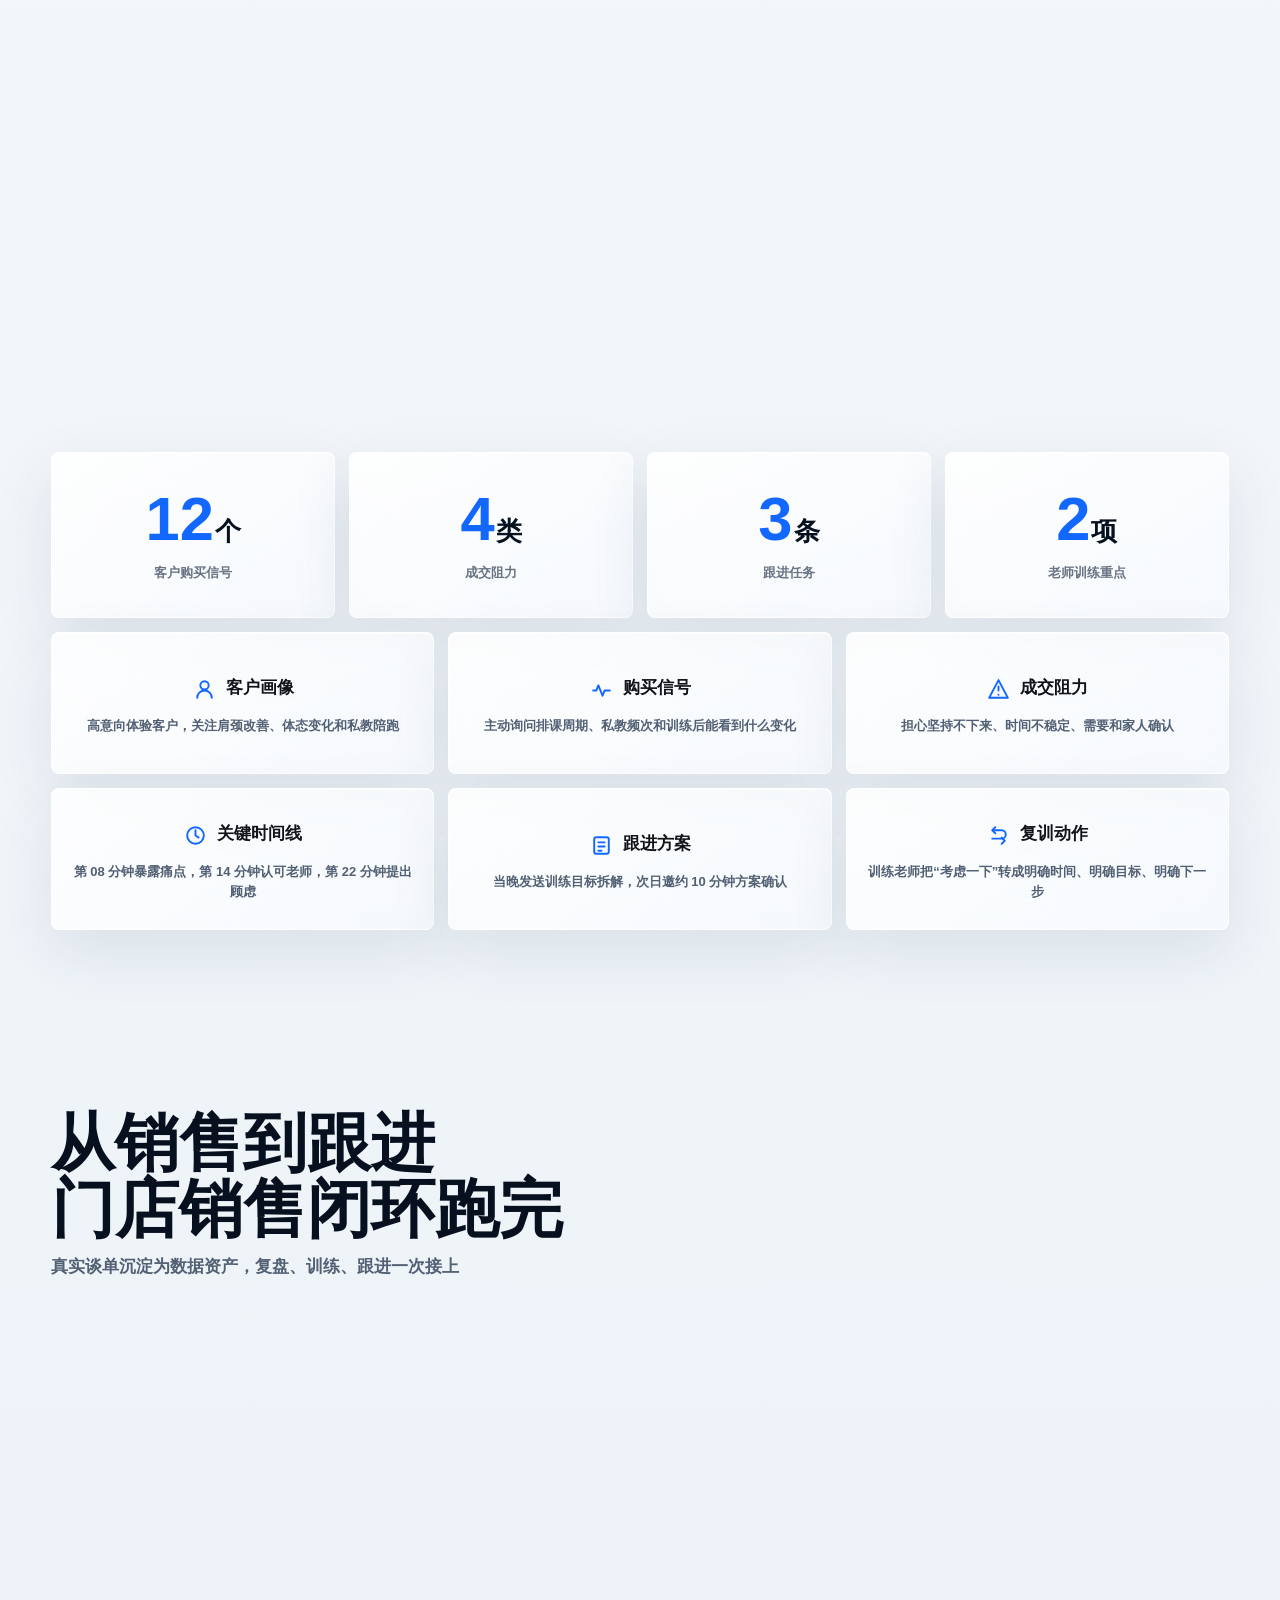
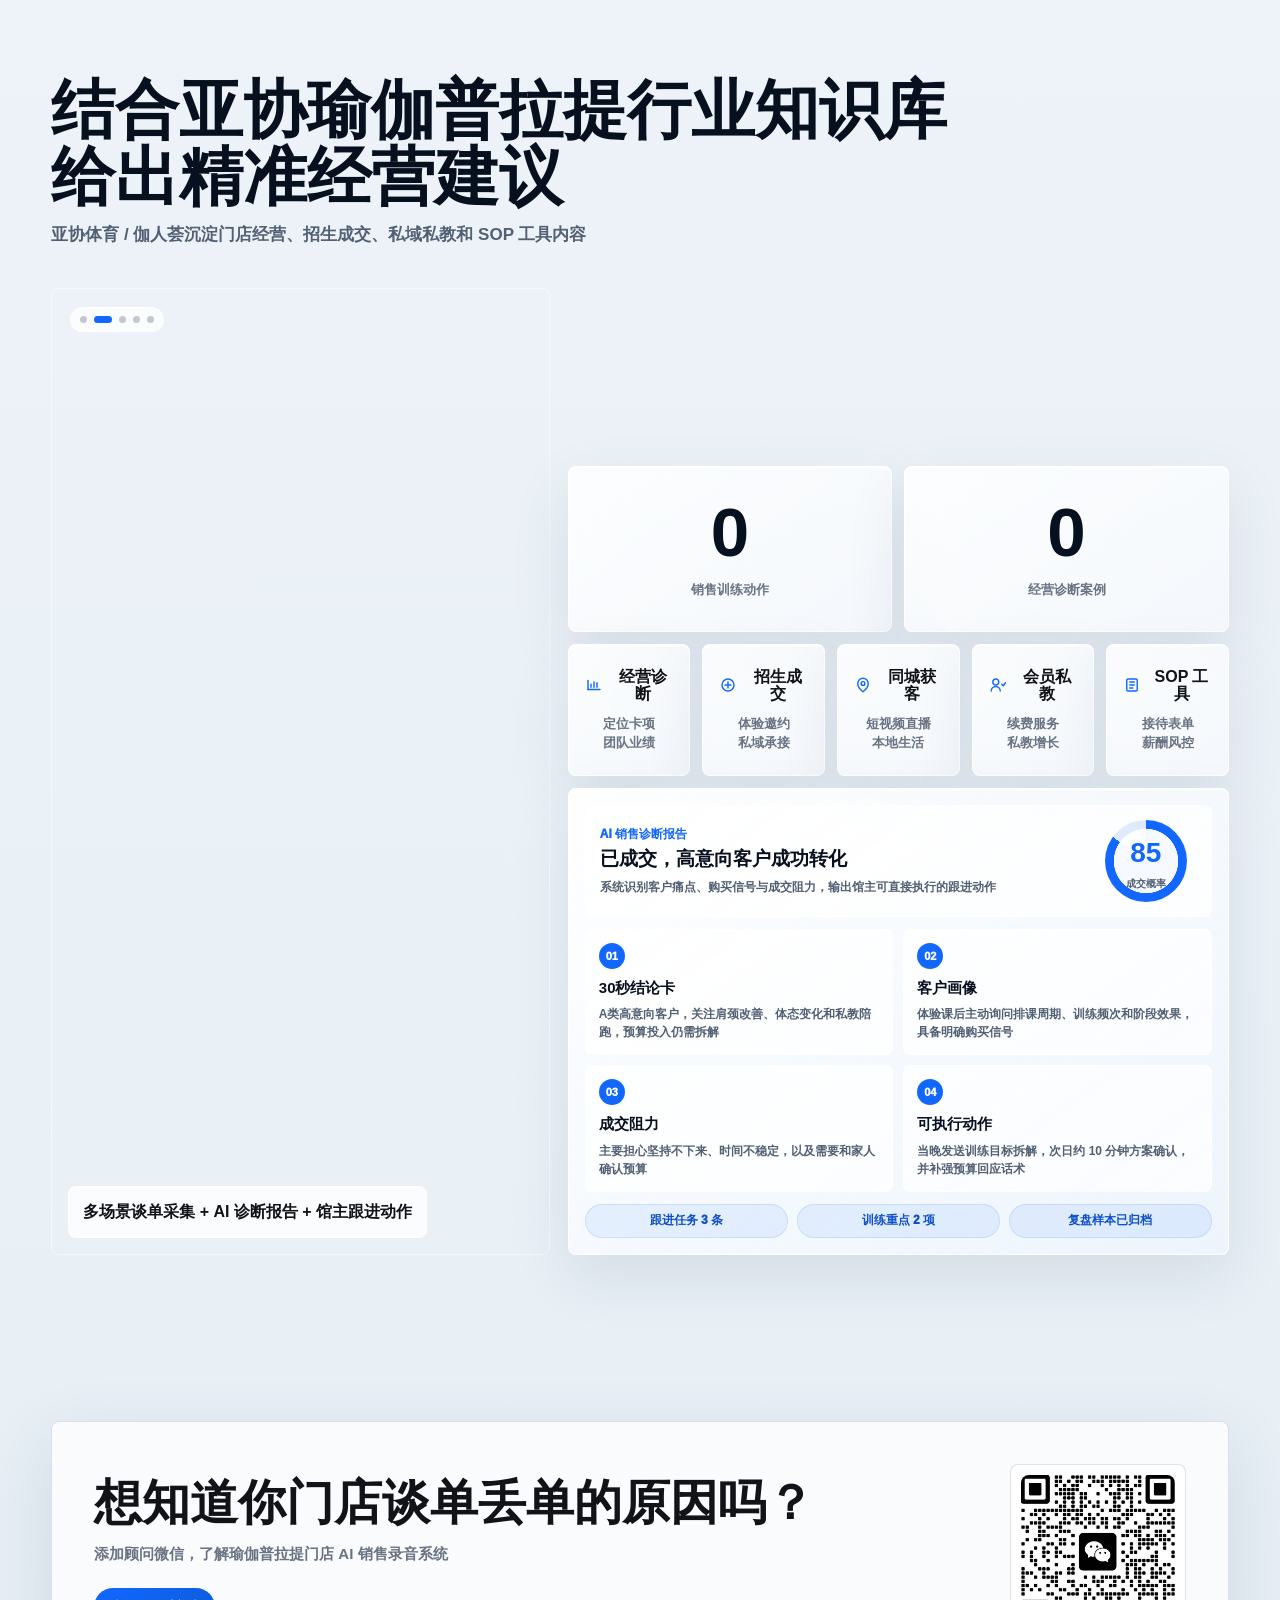
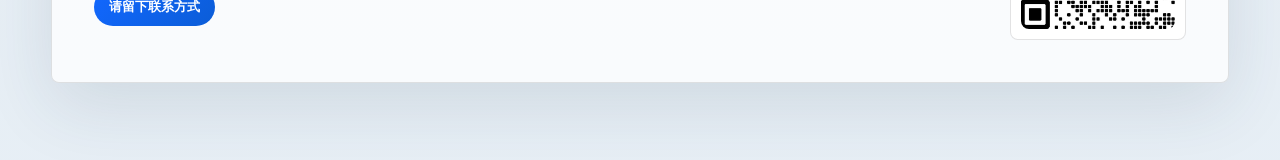
==== commit e283d3b8: "Update DeepSeek tags and plus sizing" ====
--- a/pages/apple.html
+++ b/pages/apple.html
@@ -41,10 +41,9 @@
             <b><span class="model-brand">DeepSeek</span>大模型销售诊断</b>
             <span class="model-summary">强推理中文大模型，专门复盘瑜伽馆谈单</span>
             <div class="model-tags">
-              <em>中文语境强</em>
-              <em>隐含顾虑识别</em>
-              <em>成交阻力拆解</em>
-              <em>跟进话术生成</em>
+              <em>推理算力高效</em>
+              <em>中文理解出众</em>
+              <em>长文本处理强</em>
             </div>
           </div>
         </section>
--- a/styles/redesign.css
+++ b/styles/redesign.css
@@ -4723,3 +4723,34 @@
     margin: 0 auto;
   }
 }
+
+/* Browser comment pass 2026-07-03 - restore subtitle typeface */
+.theme-apple .subhead,
+.theme-apple .section-title p,
+.theme-apple .stacked-title p,
+.theme-apple .dashboard-heading p,
+.theme-apple .hardware-copy > p,
+.theme-apple .process-title p,
+.theme-apple .cta-box p {
+  font-family: var(--font-body) !important;
+  font-weight: 650 !important;
+  letter-spacing: 0 !important;
+}
+
+/* Browser comment pass 2026-07-03 - stronger metric plus sign */
+.theme-apple .count-plus {
+  display: inline-block;
+  color: inherit;
+  font: inherit;
+  line-height: 1;
+}
+
+.theme-apple header.hero .hero-primary-metric .count-unit {
+  font-size: .48em !important;
+}
+
+.theme-apple header.hero .hero-primary-metric .count-plus {
+  font-size: 1.28em;
+  font-weight: 950;
+  transform: translateY(.03em);
+}
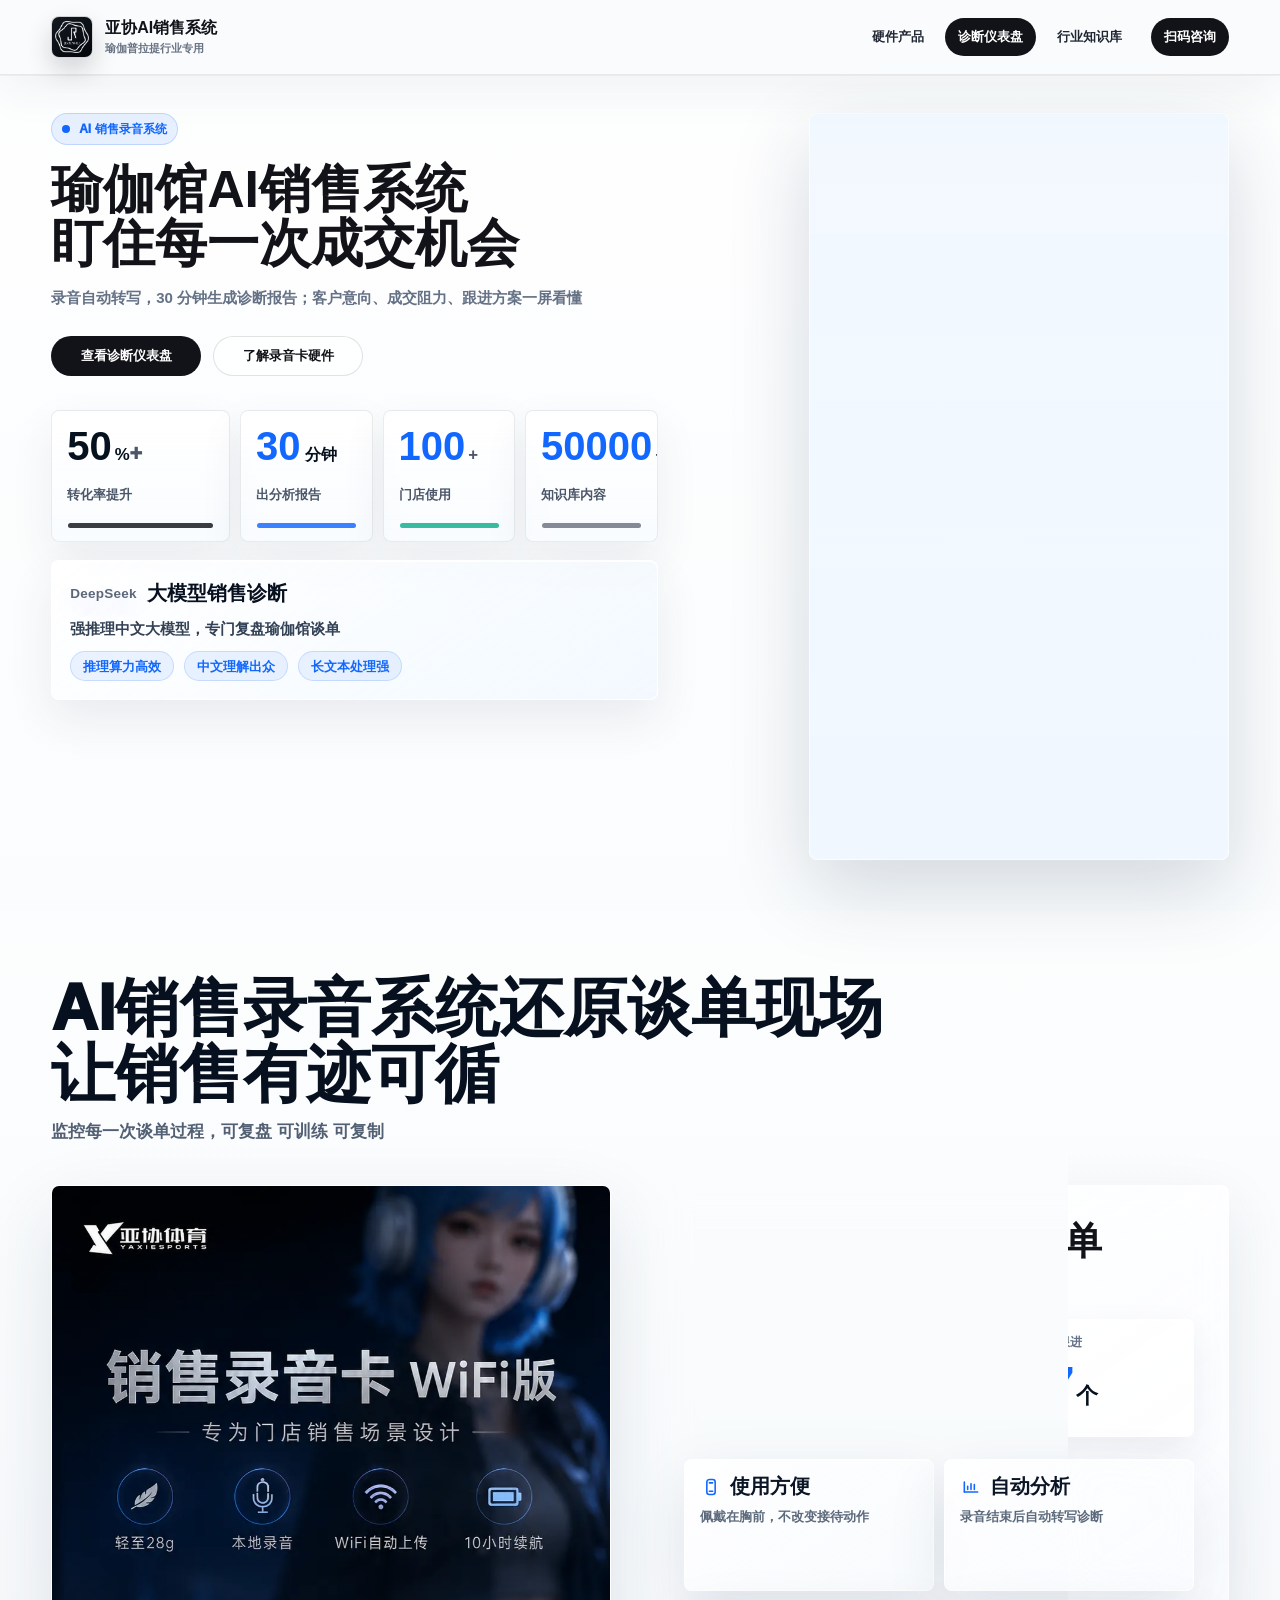
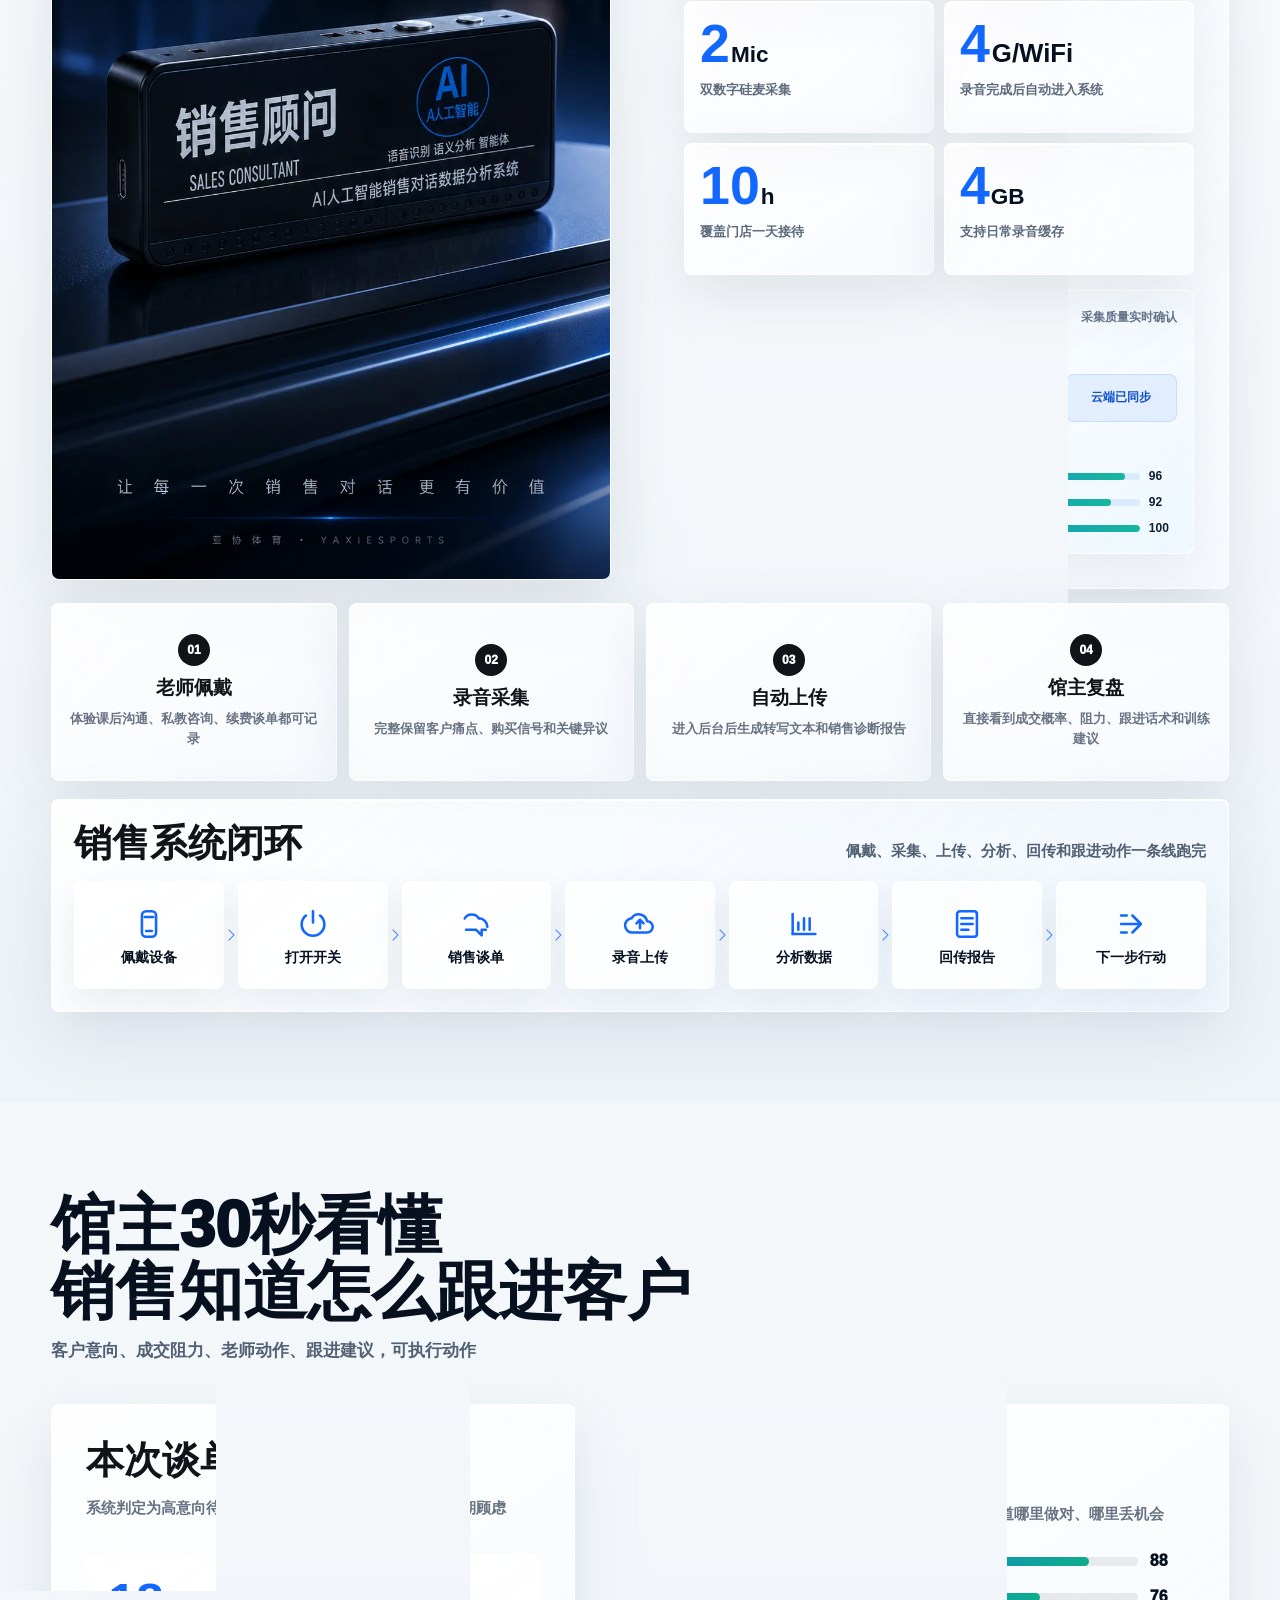
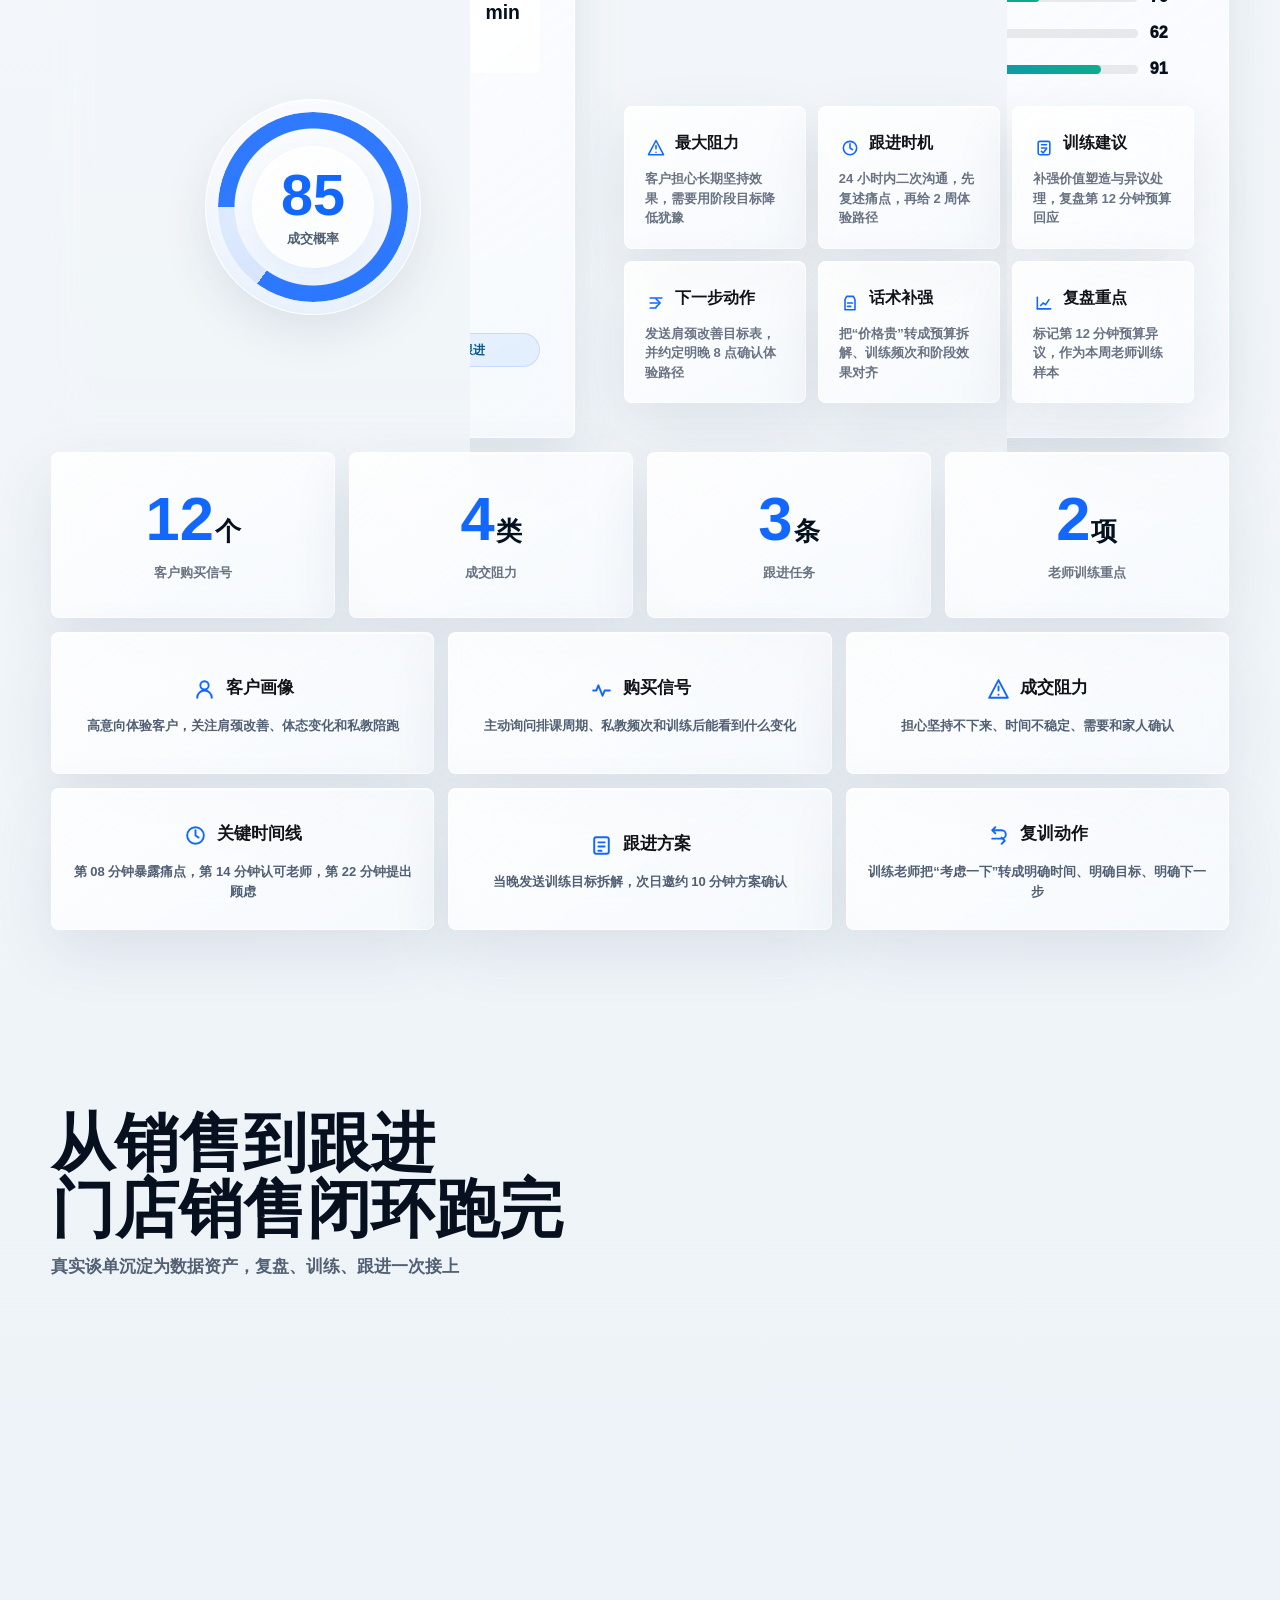
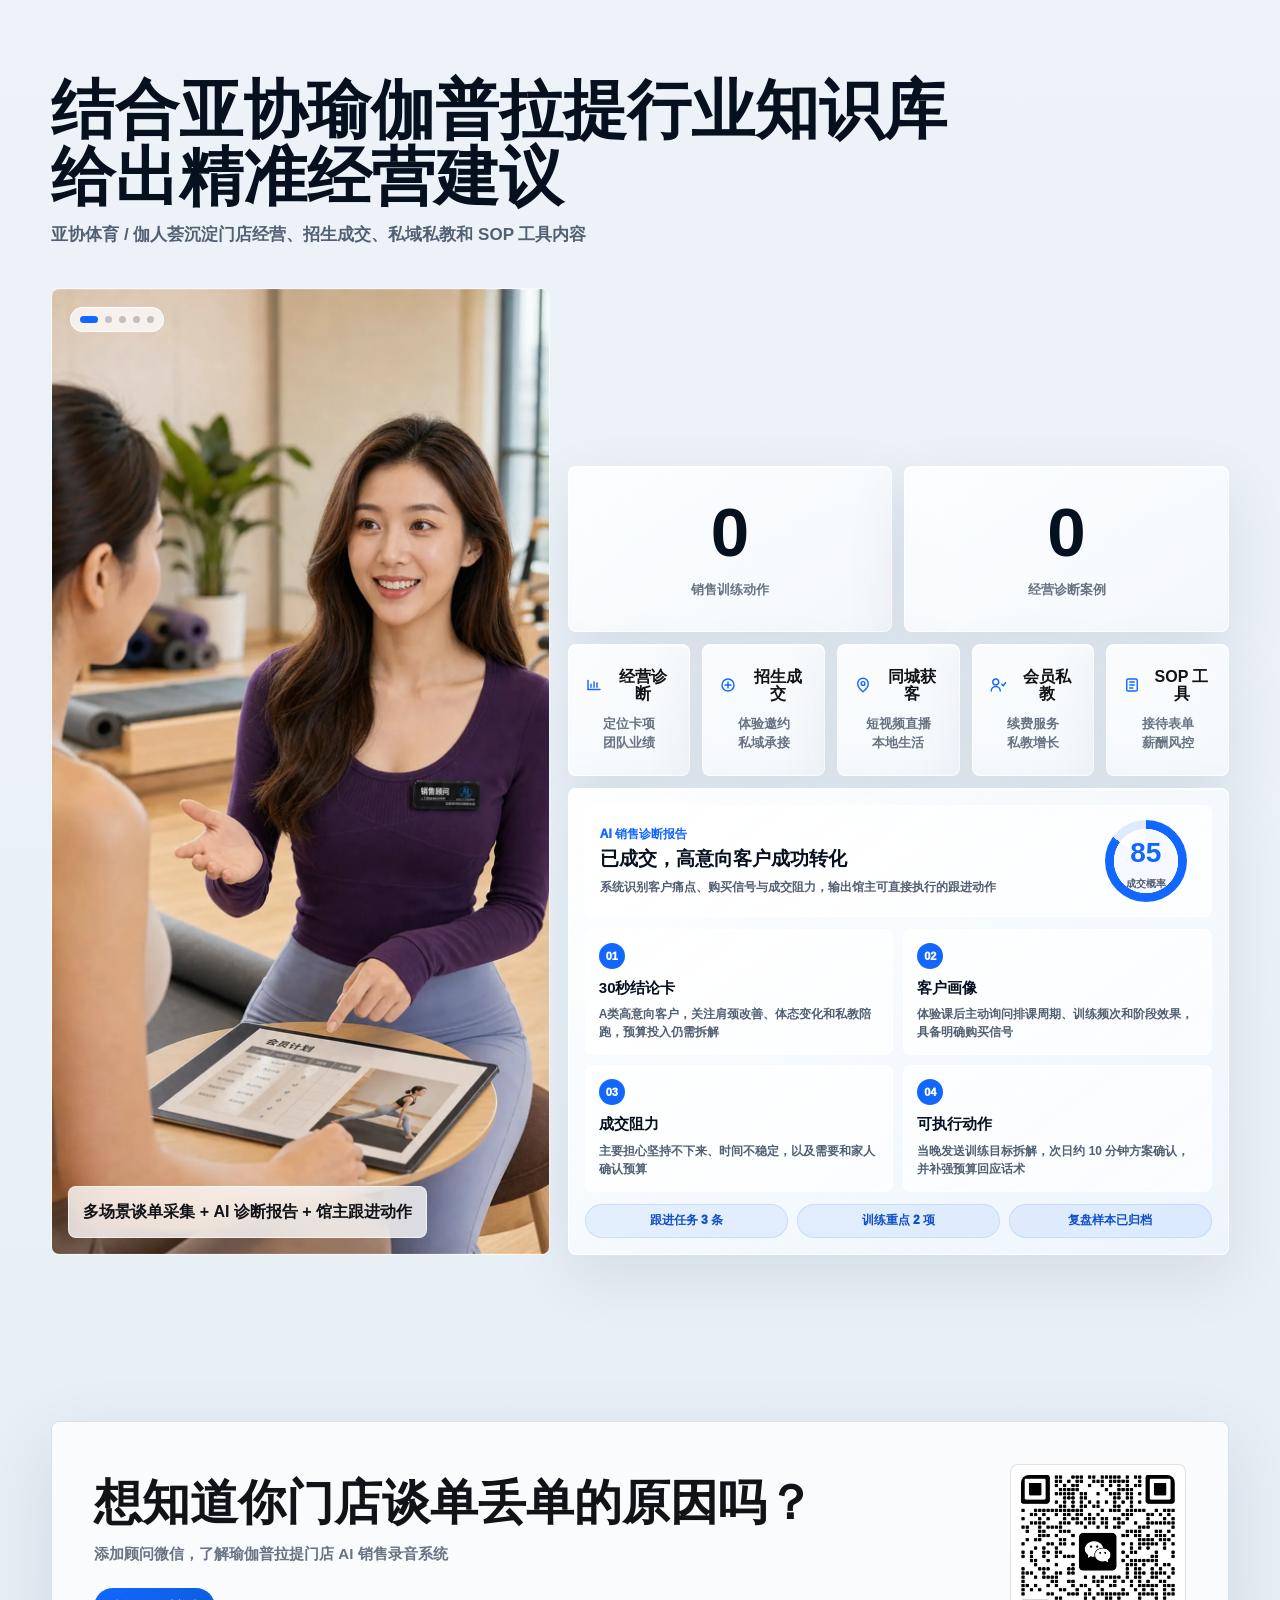
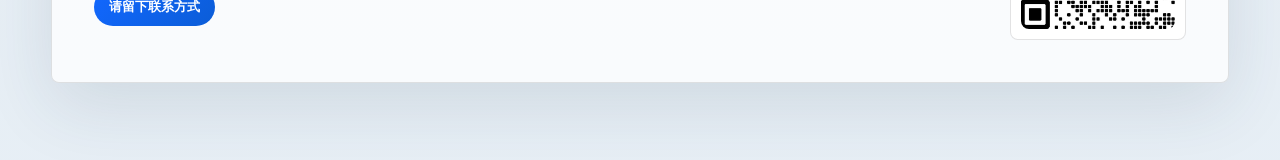
==== commit 58dd020d: "Change hardware board to recording quality" ====
--- a/pages/apple.html
+++ b/pages/apple.html
@@ -116,24 +116,24 @@
               </div>
               <div class="hardware-analysis-board">
                 <div class="analysis-head">
-                  <b>AI 分析仪表盘</b>
-                  <span>录音上传后自动生成</span>
+                  <b>录音质检看板</b>
+                  <span>采集质量实时确认</span>
                 </div>
                 <div class="analysis-summary">
                   <div class="analysis-score">
-                    <strong>85</strong>
-                    <span>成交概率</span>
+                    <strong>96</strong>
+                    <span>清晰度</span>
                   </div>
                   <div class="analysis-tags">
-                    <span>高意向</span>
-                    <span>预算顾虑</span>
-                    <span>24h跟进</span>
+                    <span>双麦正常</span>
+                    <span>断点续传</span>
+                    <span>云端已同步</span>
                   </div>
                 </div>
                 <div class="analysis-mini-bars">
-                  <div><span>需求挖掘</span><i style="--w:88%"></i><b>88</b></div>
-                  <div><span>价值塑造</span><i style="--w:76%"></i><b>76</b></div>
-                  <div><span>异议处理</span><i style="--w:62%"></i><b>62</b></div>
+                  <div><span>人声识别</span><i style="--w:96%"></i><b>96</b></div>
+                  <div><span>降噪质量</span><i style="--w:92%"></i><b>92</b></div>
+                  <div><span>上传完整</span><i style="--w:100%"></i><b>100</b></div>
                 </div>
               </div>
             </section>
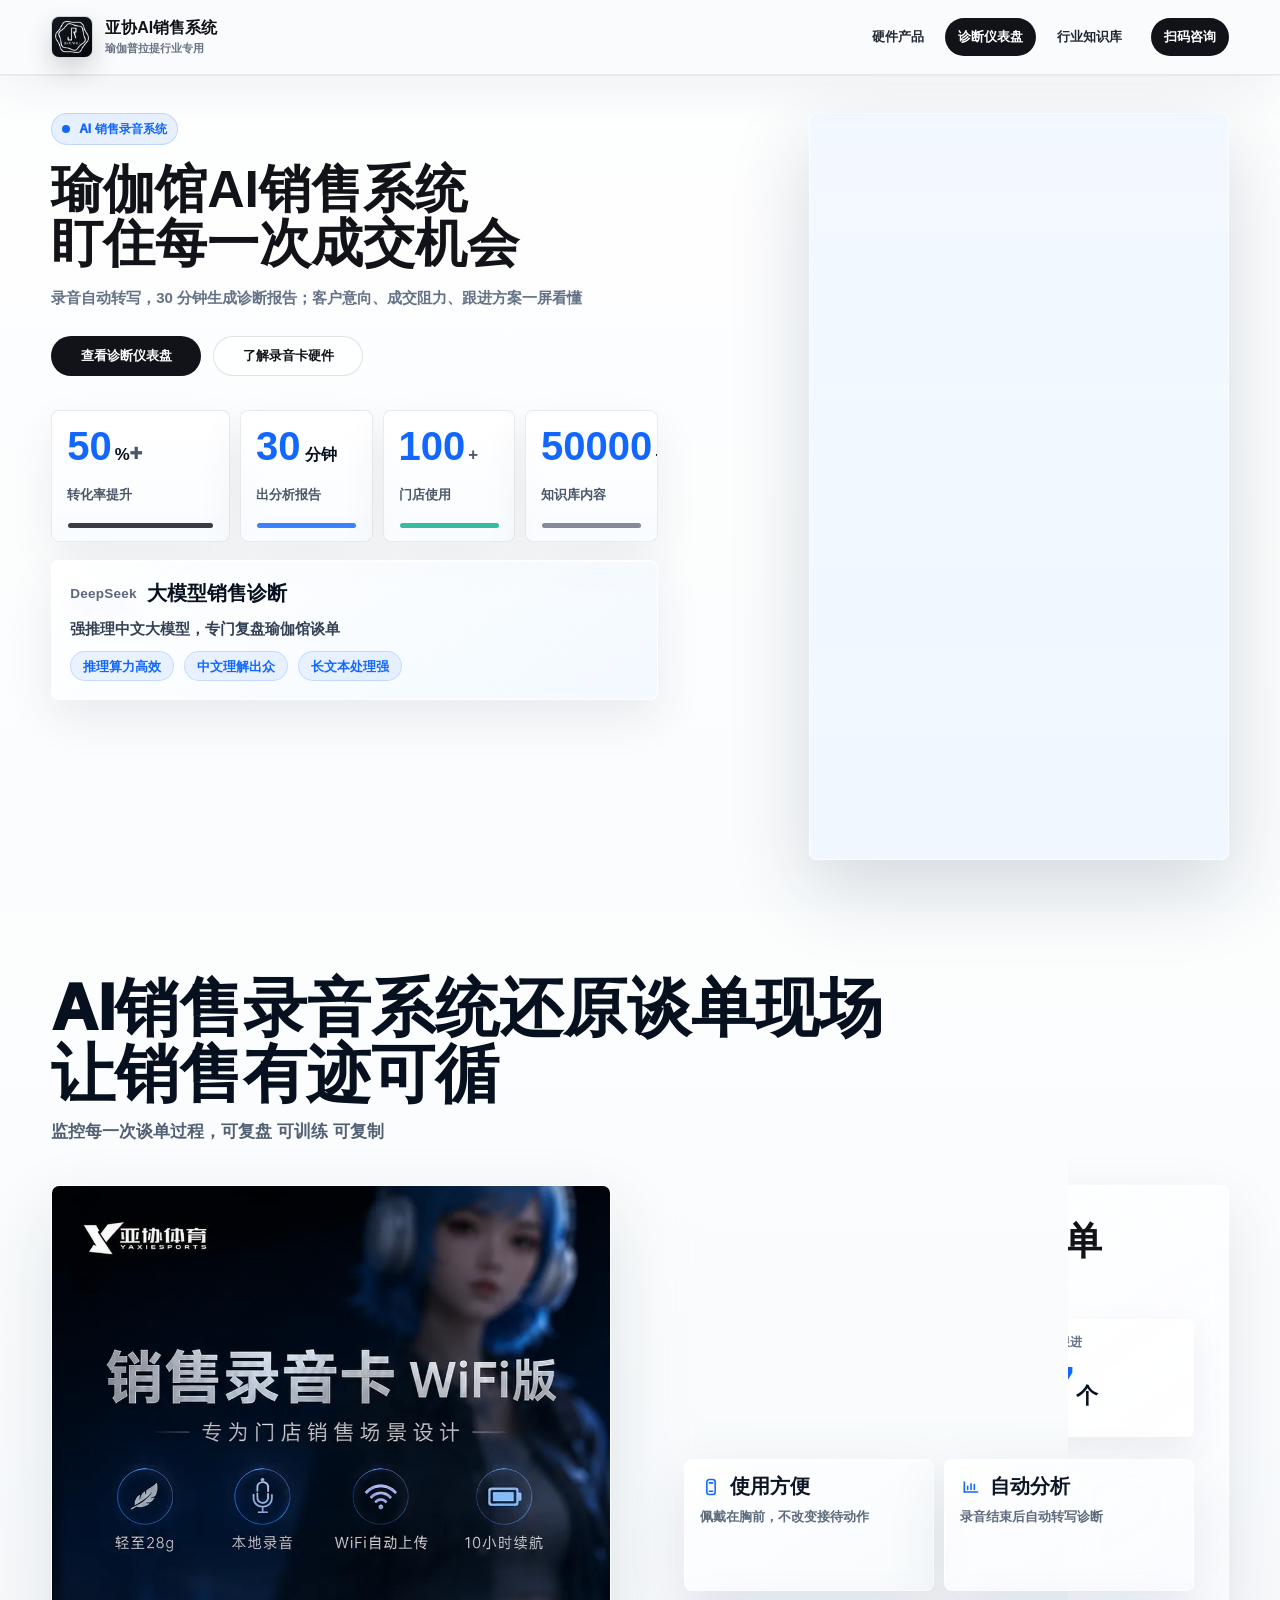
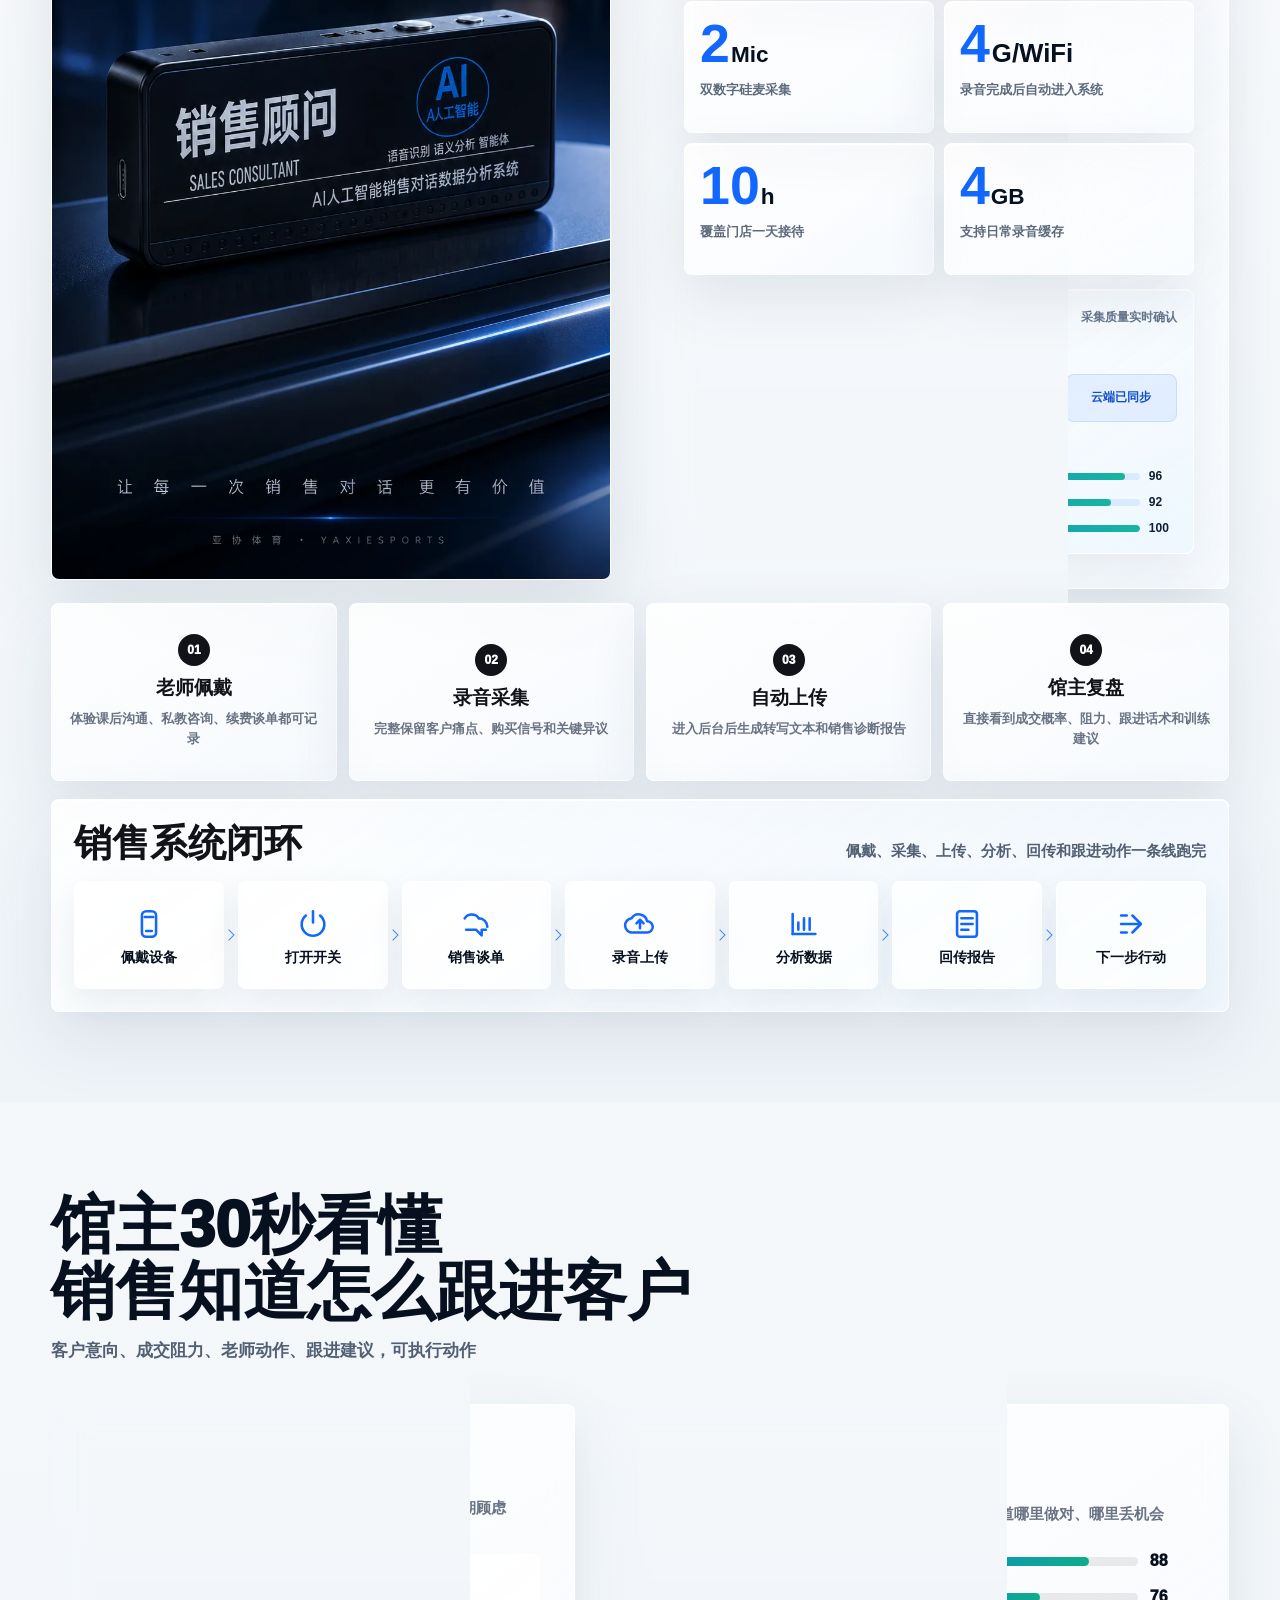
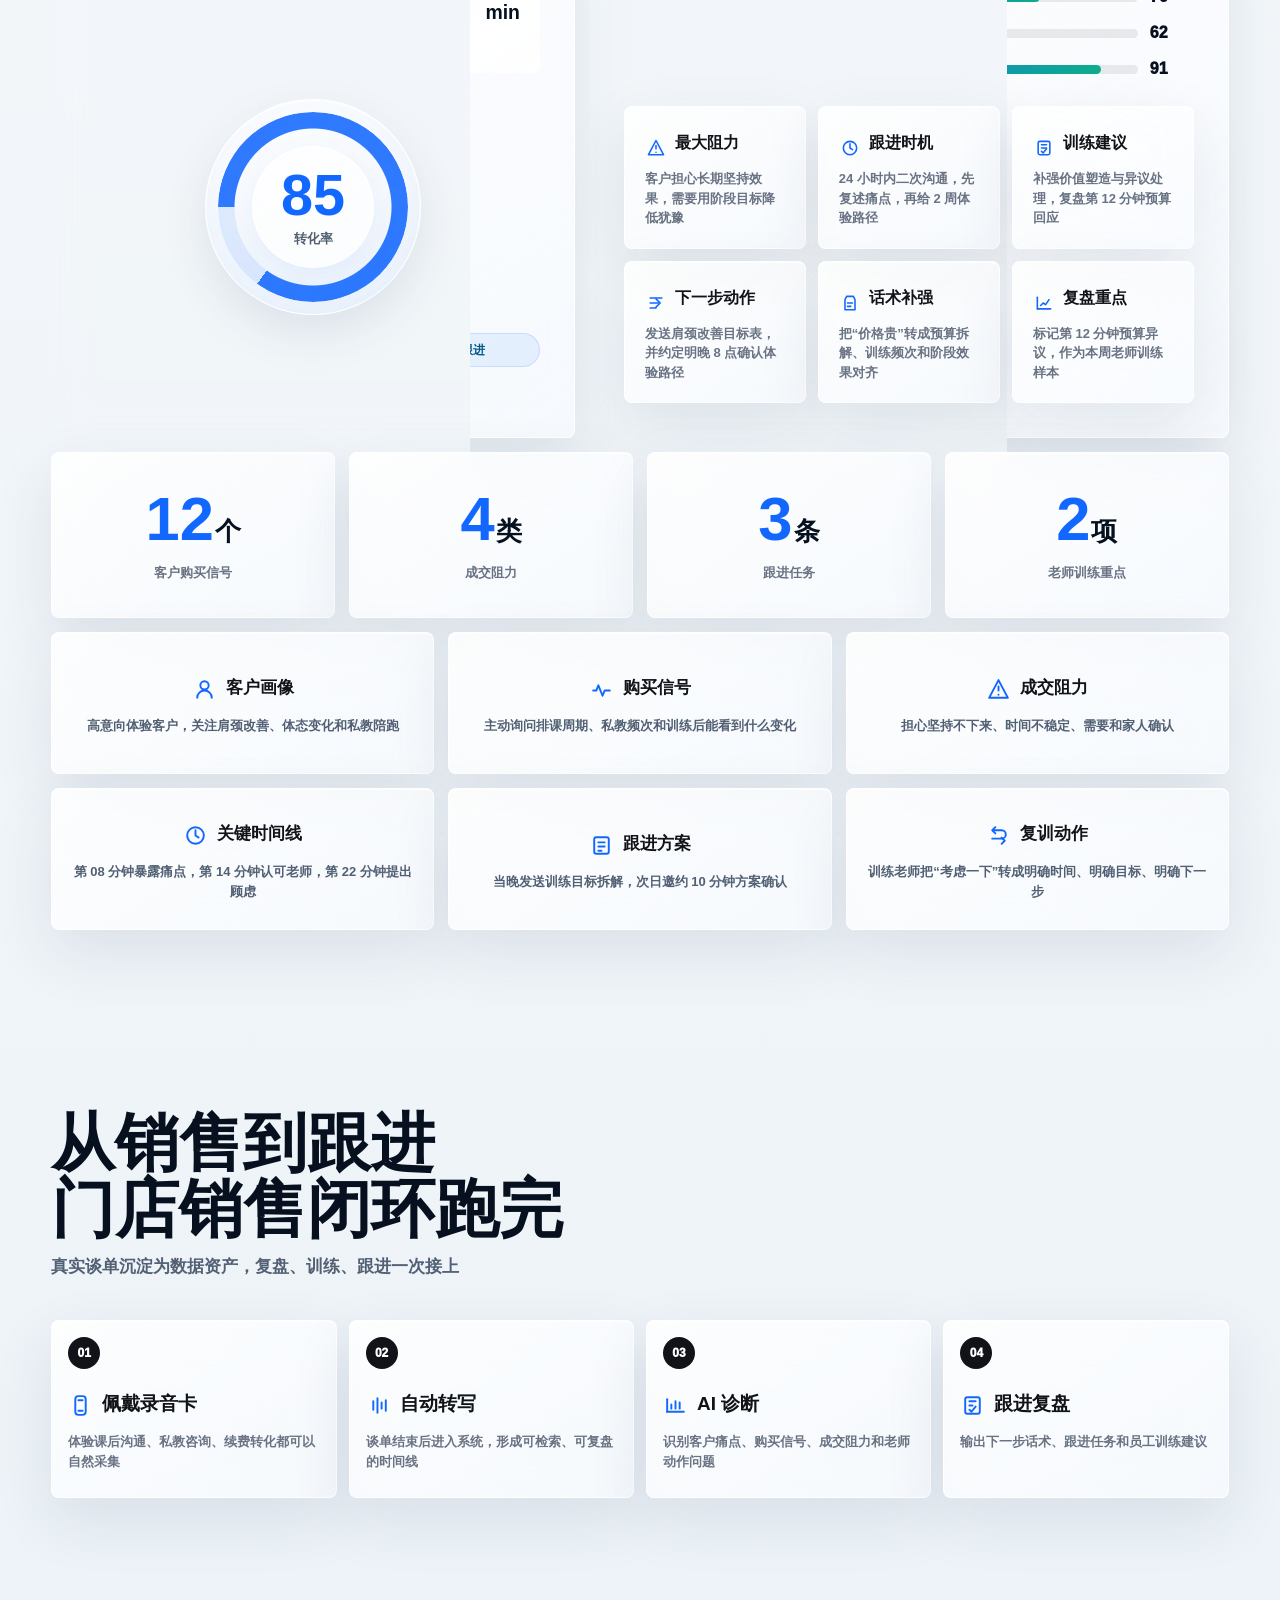
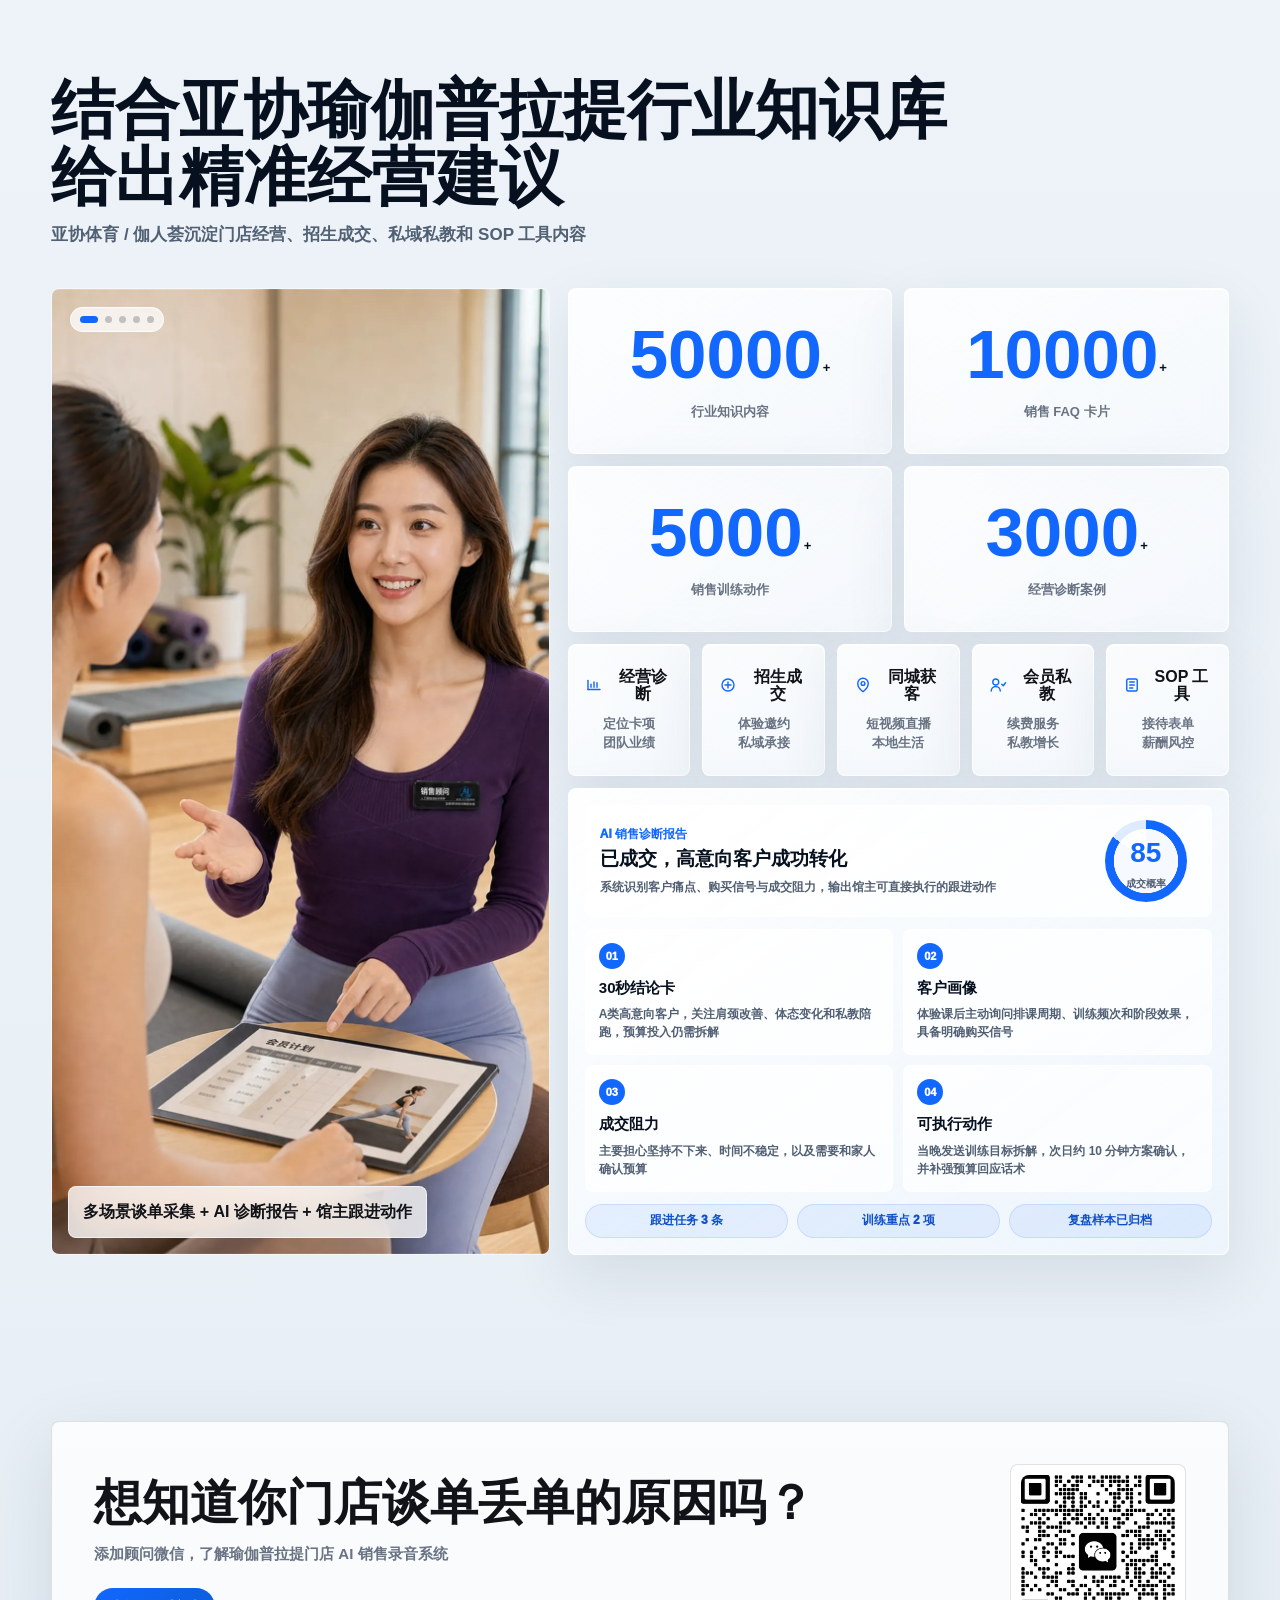
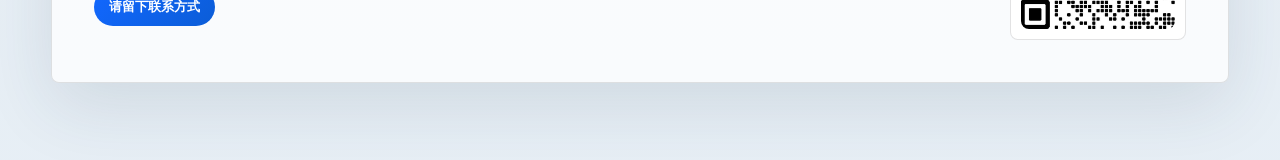
==== commit 141bd6dd: "Polish metric colors and labels" ====
--- a/pages/apple.html
+++ b/pages/apple.html
@@ -201,7 +201,7 @@
               <div class="gauge" data-gauge="85" style="--p:0">
                 <div>
                   <b><span data-count="85">0</span></b>
-                  <span>成交概率</span>
+                  <span>转化率</span>
                 </div>
               </div>
               <div class="status-row">
--- a/styles/redesign.css
+++ b/styles/redesign.css
@@ -4754,3 +4754,34 @@
   font-weight: 950;
   transform: translateY(.03em);
 }
+
+/* Browser comment pass 2026-07-03 - metric color and quality gauge alignment */
+.theme-apple header.hero .hero-primary-metric .count-value {
+  color: #1267ff !important;
+}
+
+.theme-apple header.hero .metric.metric-compact .count-unit,
+.theme-apple header.hero .metric.metric-compact .count-plus {
+  color: #07101f !important;
+}
+
+.theme-apple .analysis-score {
+  display: flex !important;
+  flex-direction: column;
+  align-items: center;
+  justify-content: center;
+  gap: 5px;
+}
+
+.theme-apple .analysis-score strong,
+.theme-apple .analysis-score span {
+  margin: 0 !important;
+}
+
+.theme-apple .analysis-score strong {
+  line-height: .92;
+}
+
+.theme-apple .analysis-score span {
+  line-height: 1;
+}
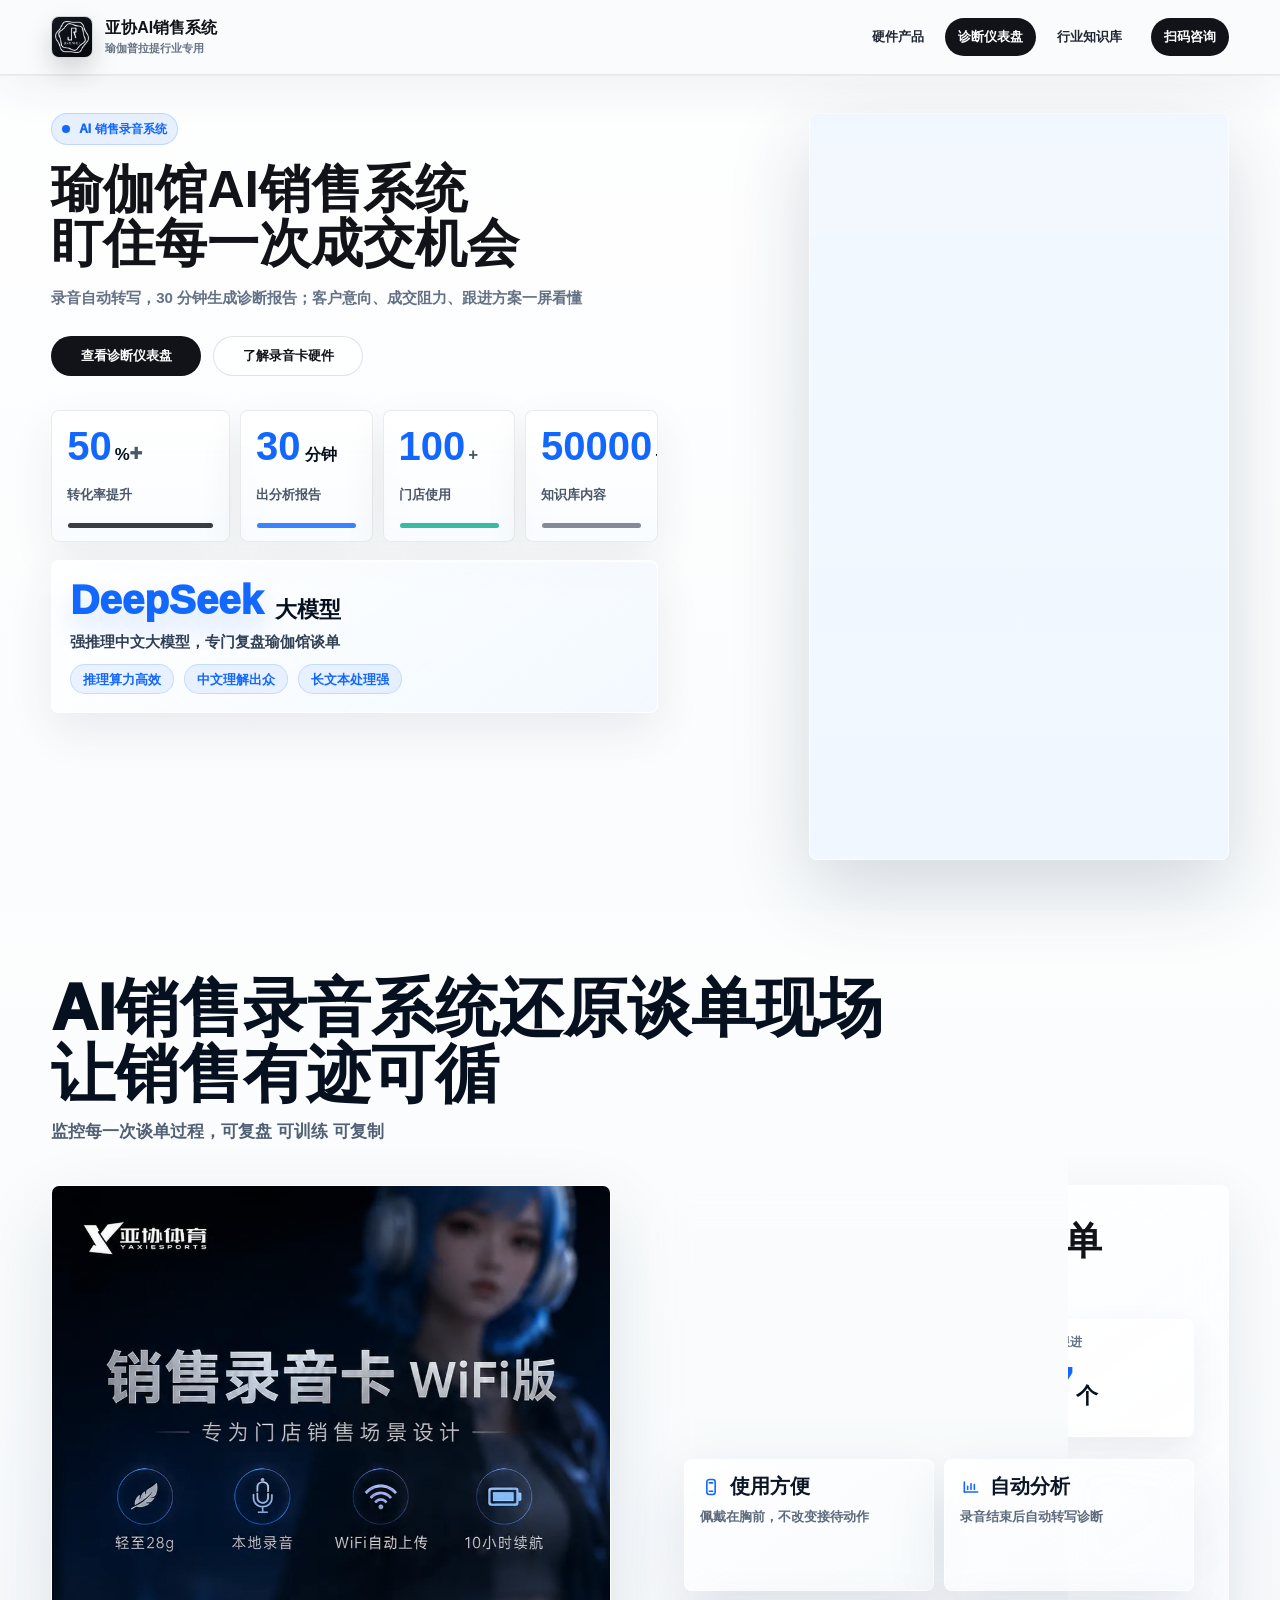
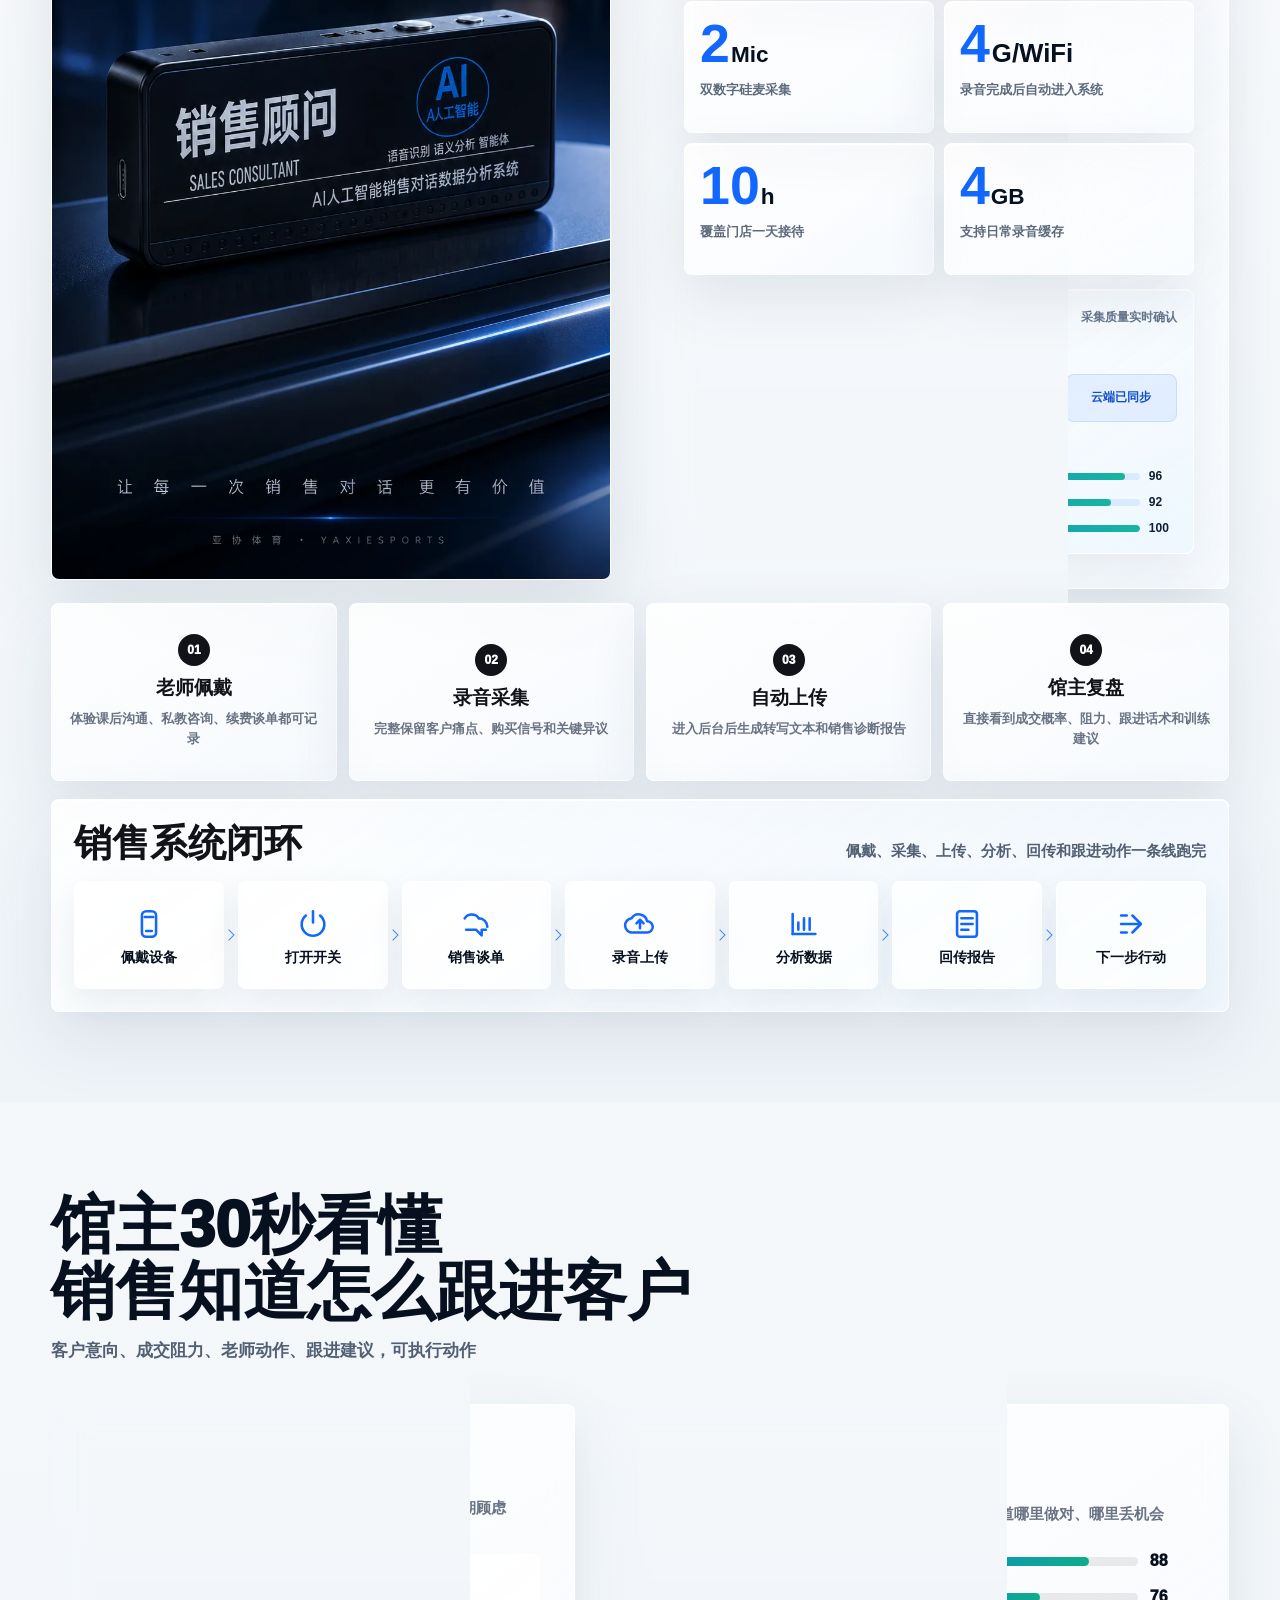
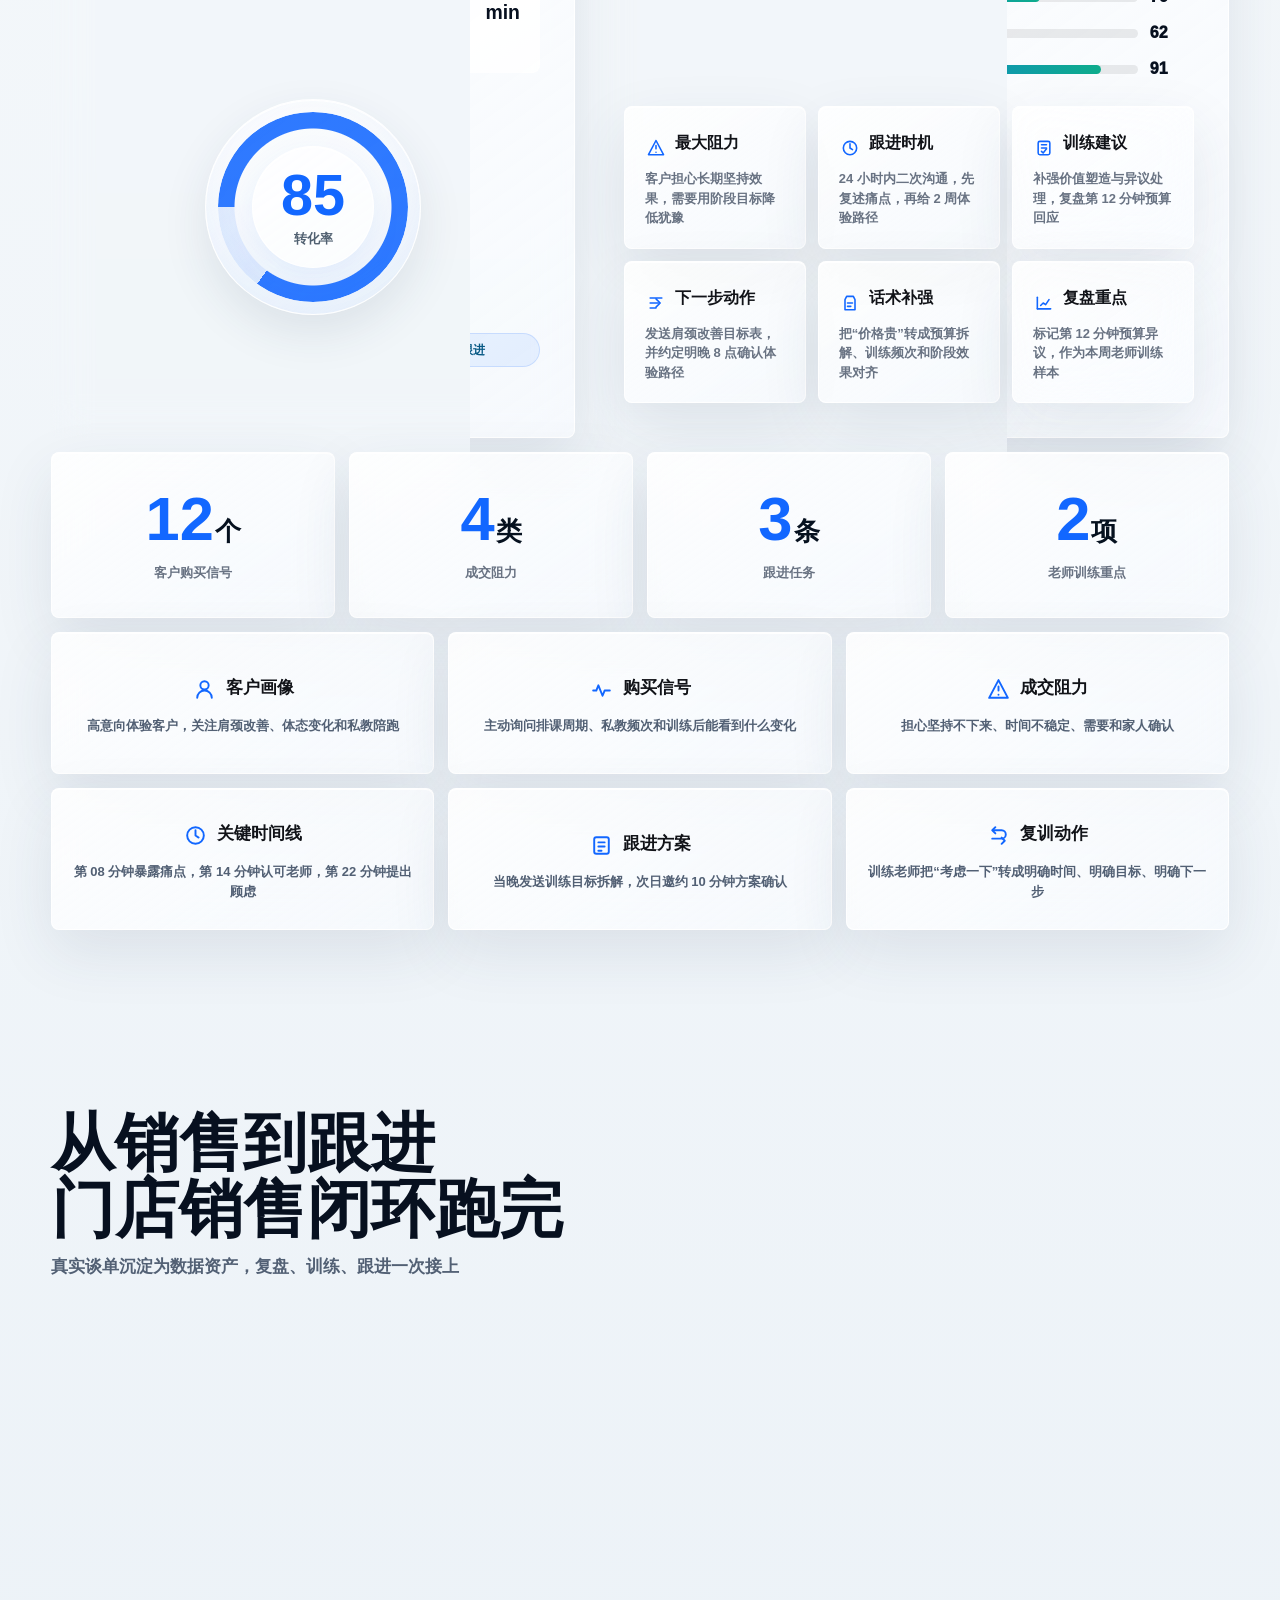
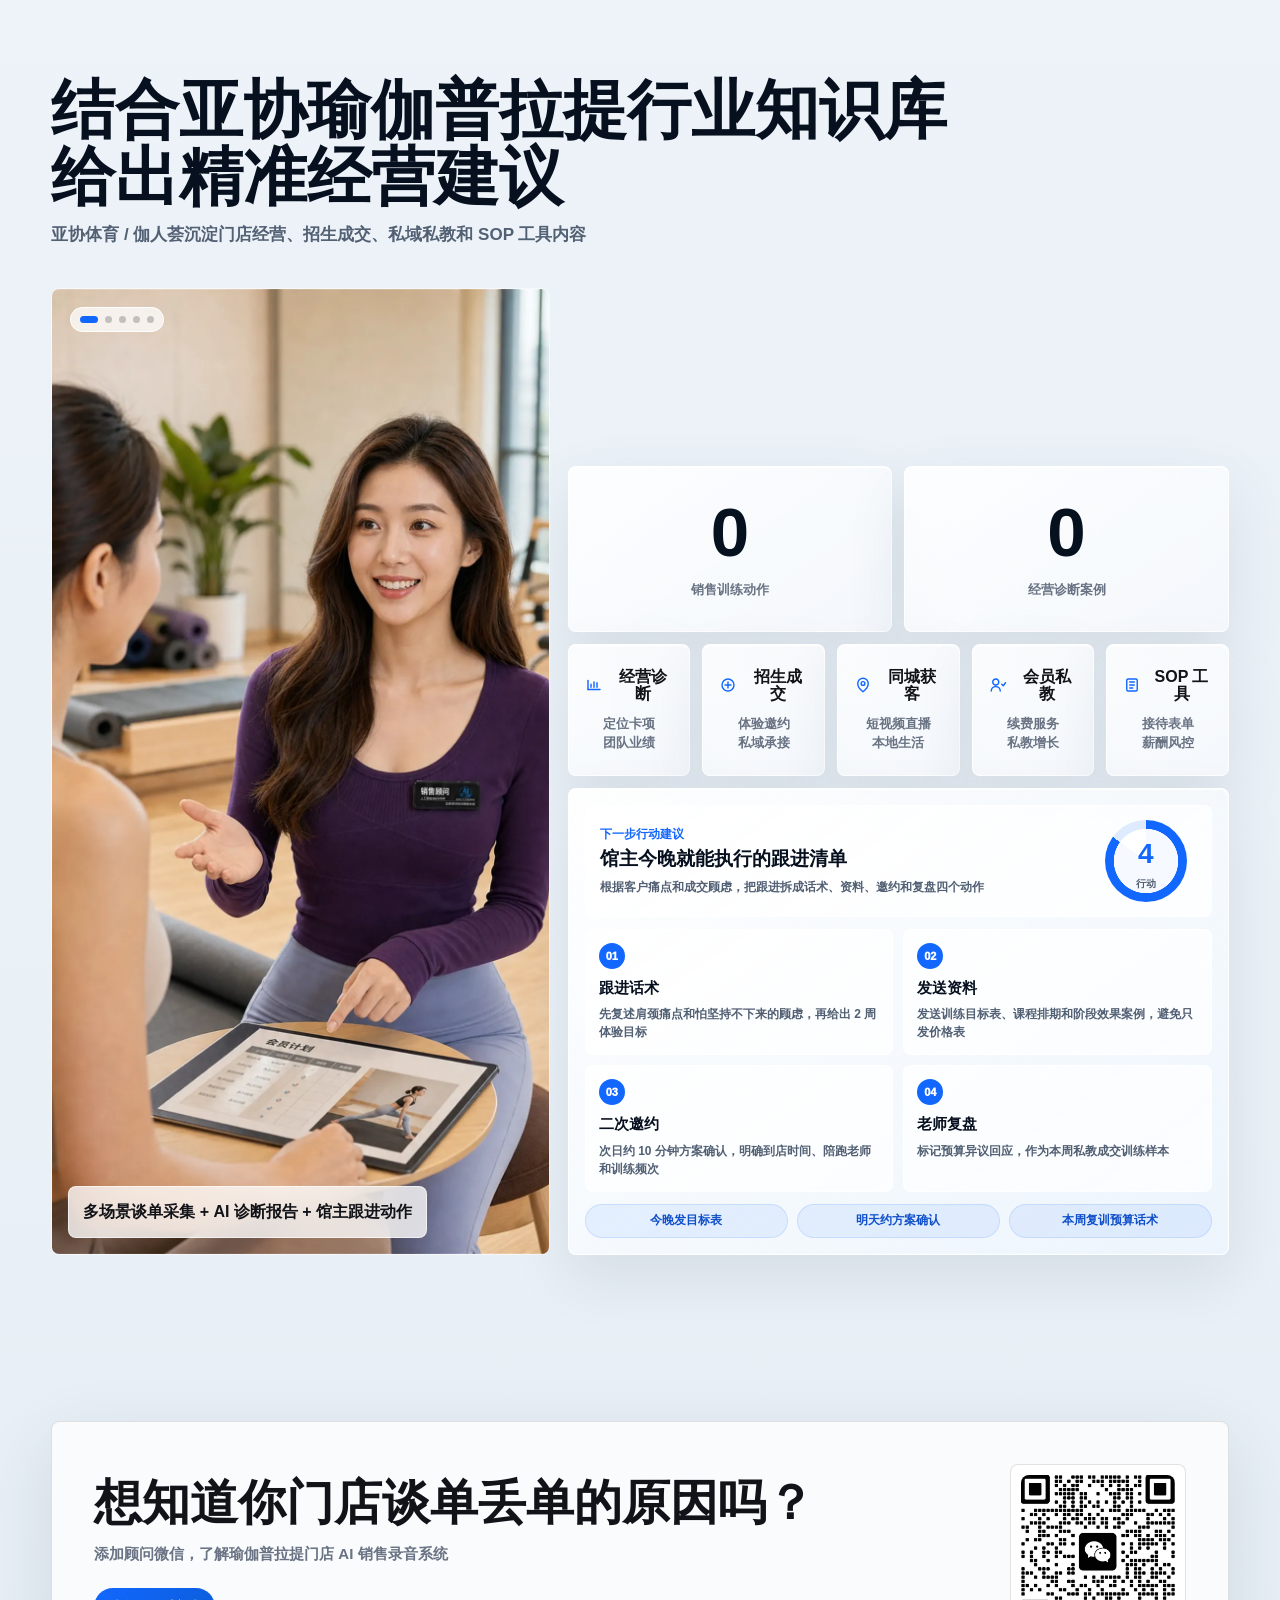
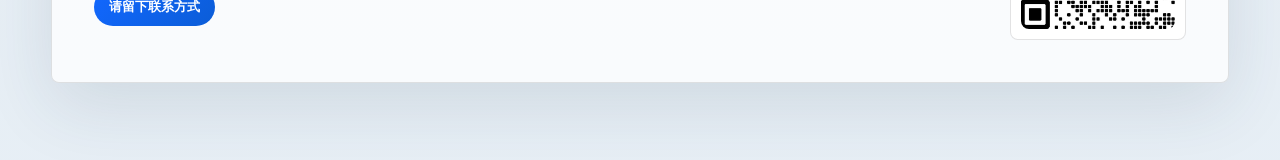
==== commit 3c5a4f70: "Emphasize DeepSeek and action report" ====
--- a/pages/apple.html
+++ b/pages/apple.html
@@ -38,7 +38,7 @@
             <div class="metric metric-compact"><b><span data-count="50000" data-suffix="+">0</span></b><span>知识库内容</span></div>
           </div>
           <div class="model-card">
-            <b><span class="model-brand">DeepSeek</span>大模型销售诊断</b>
+            <b><span class="model-brand">DeepSeek</span>大模型</b>
             <span class="model-summary">强推理中文大模型，专门复盘瑜伽馆谈单</span>
             <div class="model-tags">
               <em>推理算力高效</em>
@@ -296,38 +296,38 @@
               <div class="report-slab report-ui-card" style="margin-top: 12px;">
                 <div class="report-ui-head">
                   <div>
-                    <span>AI 销售诊断报告</span>
-                    <b>已成交，高意向客户成功转化</b>
-                    <p>系统识别客户痛点、购买信号与成交阻力，输出馆主可直接执行的跟进动作</p>
+                    <span>下一步行动建议</span>
+                    <b>馆主今晚就能执行的跟进清单</b>
+                    <p>根据客户痛点和成交顾虑，把跟进拆成话术、资料、邀约和复盘四个动作</p>
                   </div>
-                  <div class="report-ui-score"><strong>85</strong><small>成交概率</small></div>
+                  <div class="report-ui-score"><strong>4</strong><small>行动</small></div>
                 </div>
                 <div class="report-ui-grid">
                   <section>
                     <em>01</em>
-                    <b>30秒结论卡</b>
-                    <span>A类高意向客户，关注肩颈改善、体态变化和私教陪跑，预算投入仍需拆解</span>
+                    <b>跟进话术</b>
+                    <span>先复述肩颈痛点和怕坚持不下来的顾虑，再给出 2 周体验目标</span>
                   </section>
                   <section>
                     <em>02</em>
-                    <b>客户画像</b>
-                    <span>体验课后主动询问排课周期、训练频次和阶段效果，具备明确购买信号</span>
+                    <b>发送资料</b>
+                    <span>发送训练目标表、课程排期和阶段效果案例，避免只发价格表</span>
                   </section>
                   <section>
                     <em>03</em>
-                    <b>成交阻力</b>
-                    <span>主要担心坚持不下来、时间不稳定，以及需要和家人确认预算</span>
+                    <b>二次邀约</b>
+                    <span>次日约 10 分钟方案确认，明确到店时间、陪跑老师和训练频次</span>
                   </section>
                   <section>
                     <em>04</em>
-                    <b>可执行动作</b>
-                    <span>当晚发送训练目标拆解，次日约 10 分钟方案确认，并补强预算回应话术</span>
+                    <b>老师复盘</b>
+                    <span>标记预算异议回应，作为本周私教成交训练样本</span>
                   </section>
                 </div>
                 <div class="report-ui-actions">
-                  <span>跟进任务 3 条</span>
-                  <span>训练重点 2 项</span>
-                  <span>复盘样本已归档</span>
+                  <span>今晚发目标表</span>
+                  <span>明天约方案确认</span>
+                  <span>本周复训预算话术</span>
                 </div>
               </div>
             </div>
--- a/styles/redesign.css
+++ b/styles/redesign.css
@@ -4785,3 +4785,24 @@
 .theme-apple .analysis-score span {
   line-height: 1;
 }
+
+/* Browser comment pass 2026-07-03 - DeepSeek emphasis and action report */
+.theme-apple .model-card b {
+  align-items: flex-end !important;
+  gap: 12px !important;
+  font-size: 22px !important;
+  line-height: 1.02 !important;
+}
+
+.theme-apple .model-card b .model-brand {
+  color: #1267ff !important;
+  font-size: clamp(36px, 3.15vw, 50px) !important;
+  line-height: .88 !important;
+  font-weight: 1000 !important;
+  letter-spacing: 0 !important;
+  text-shadow: 0 14px 28px rgba(18,103,255,.18);
+}
+
+.theme-apple #knowledge .report-ui-score strong {
+  transform: translateY(1px);
+}
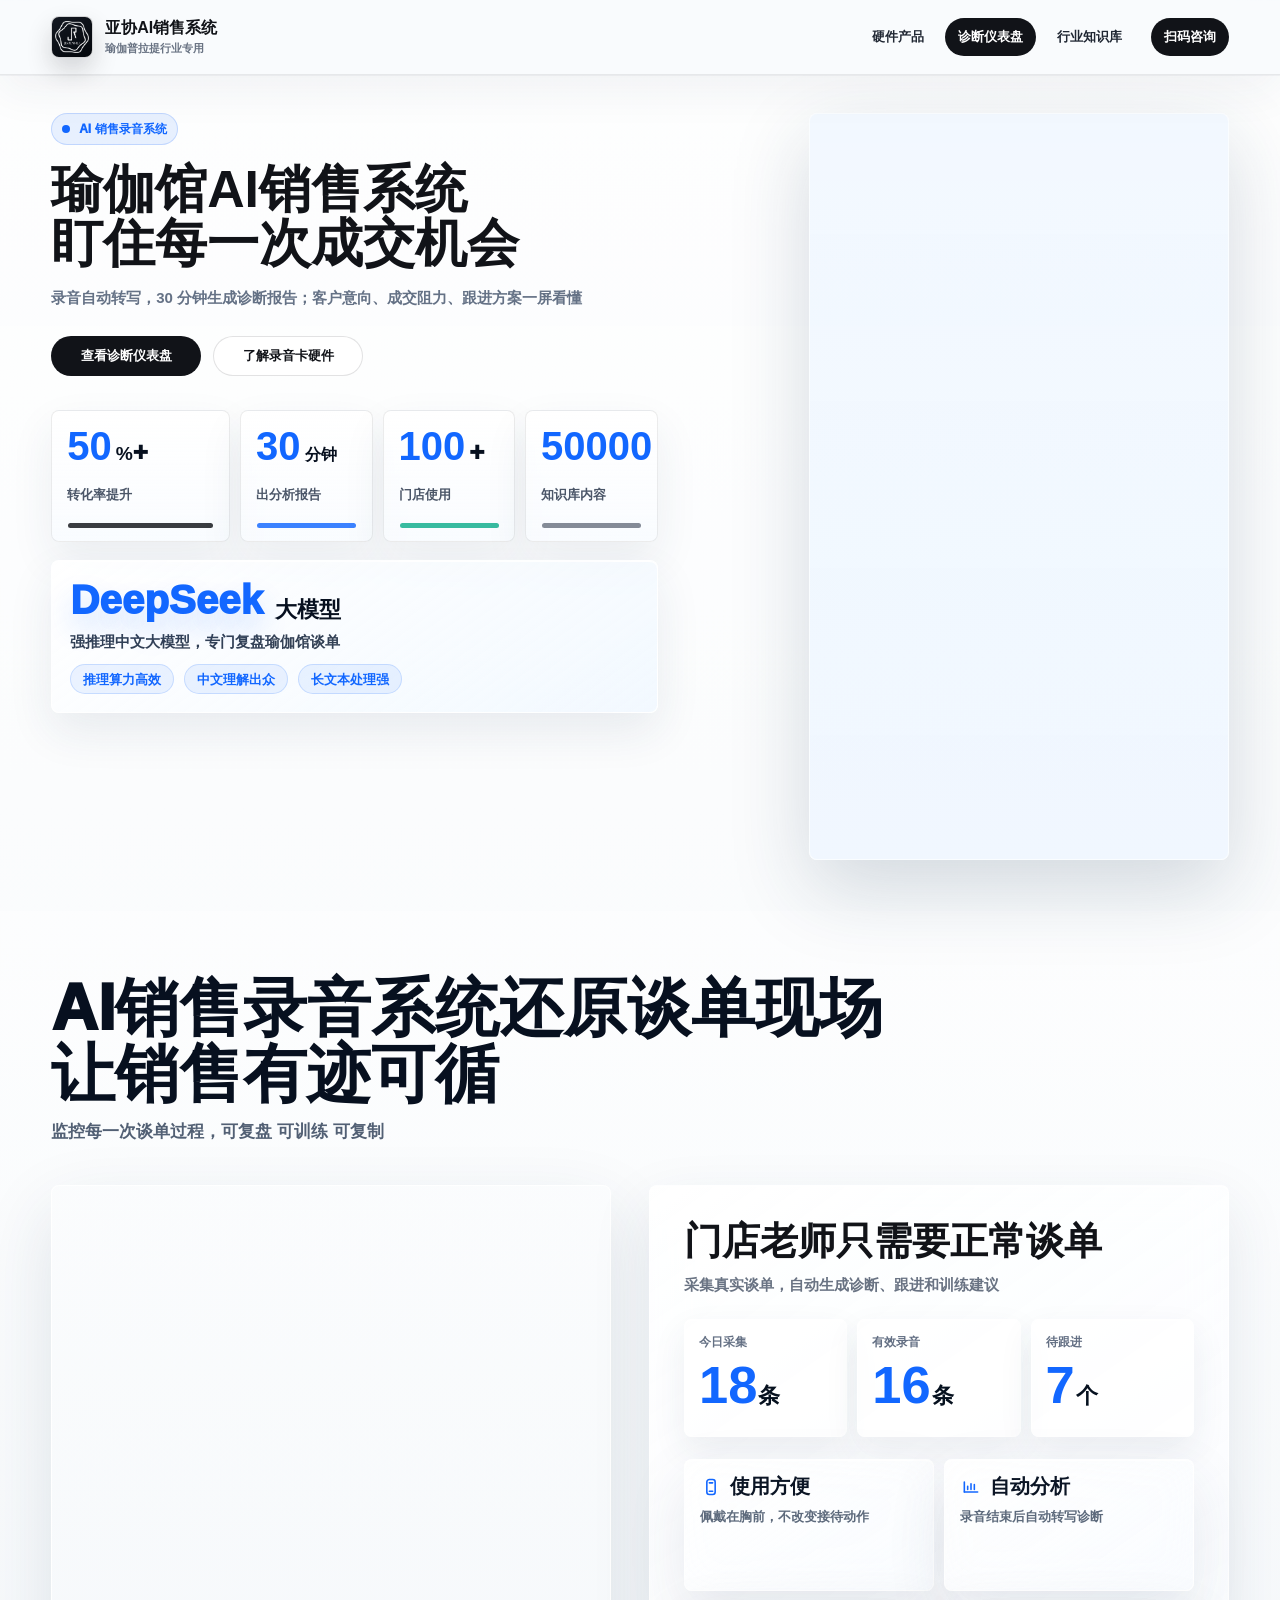
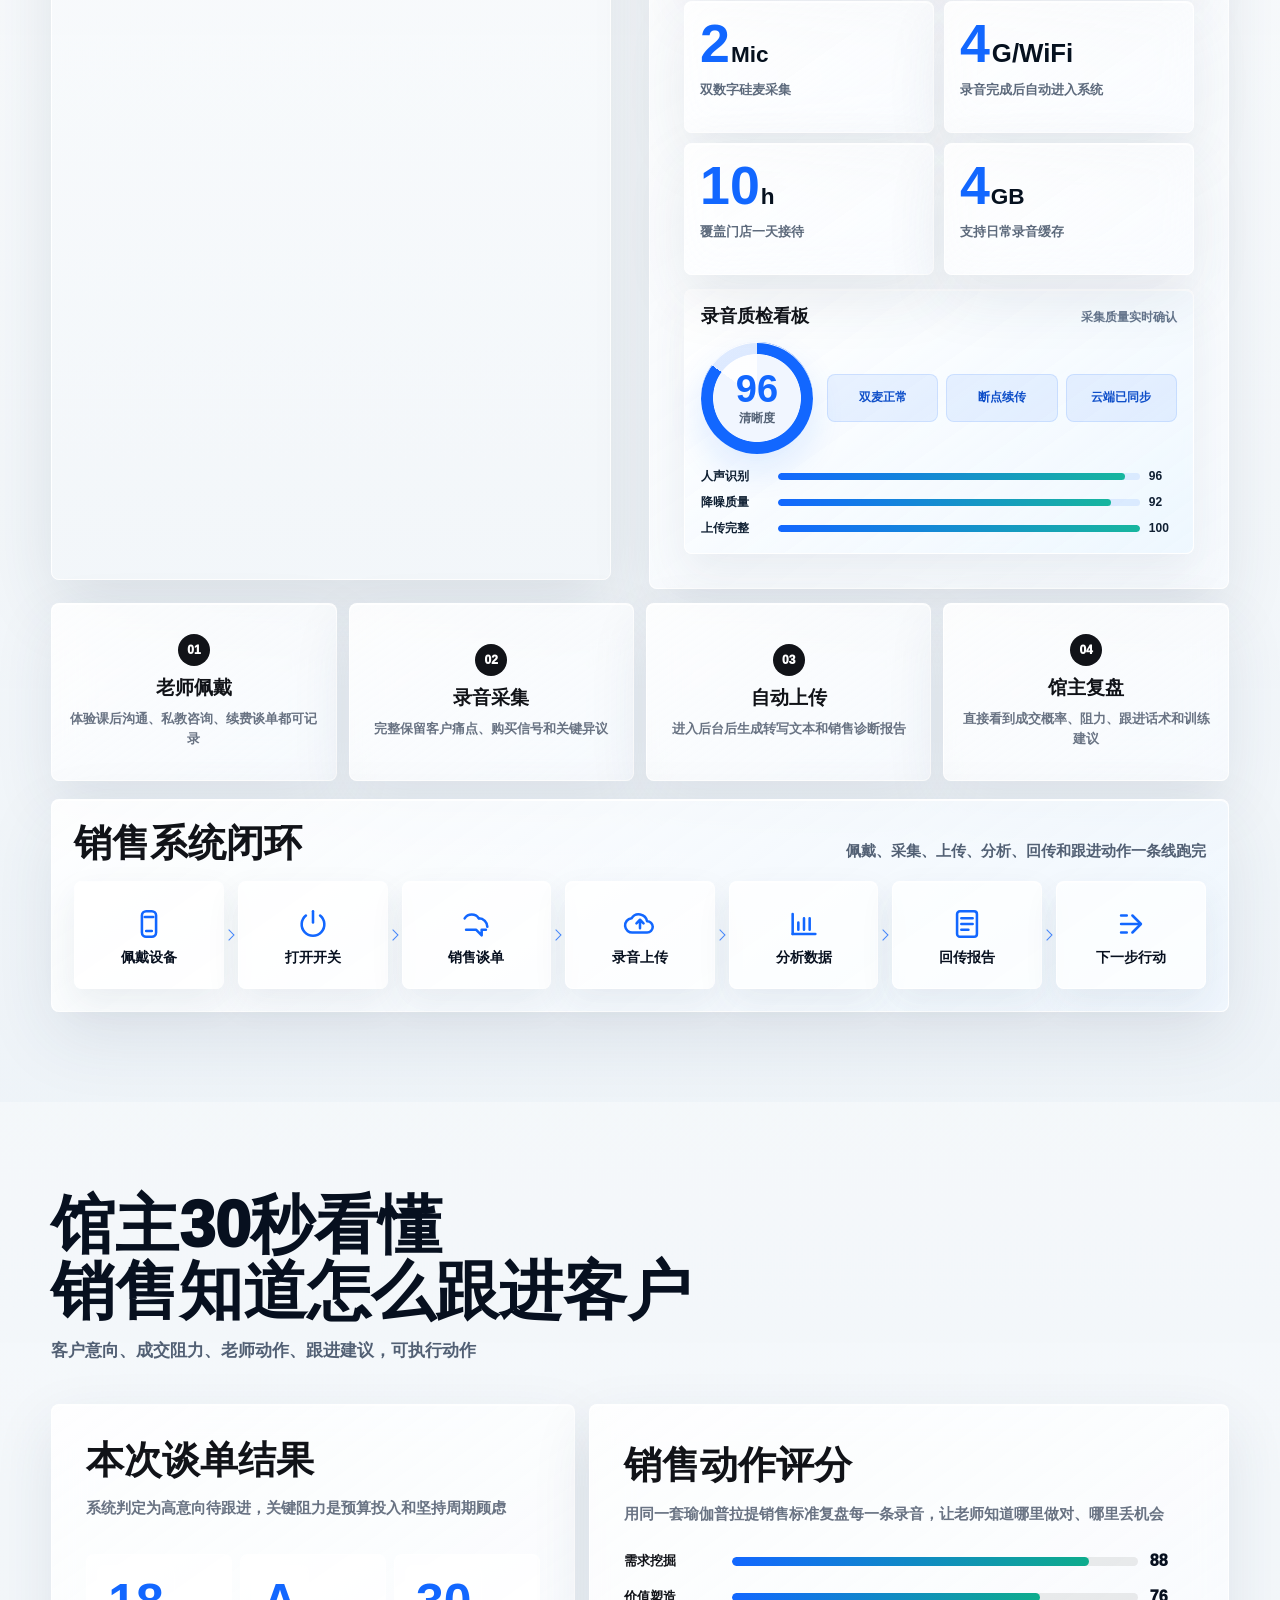
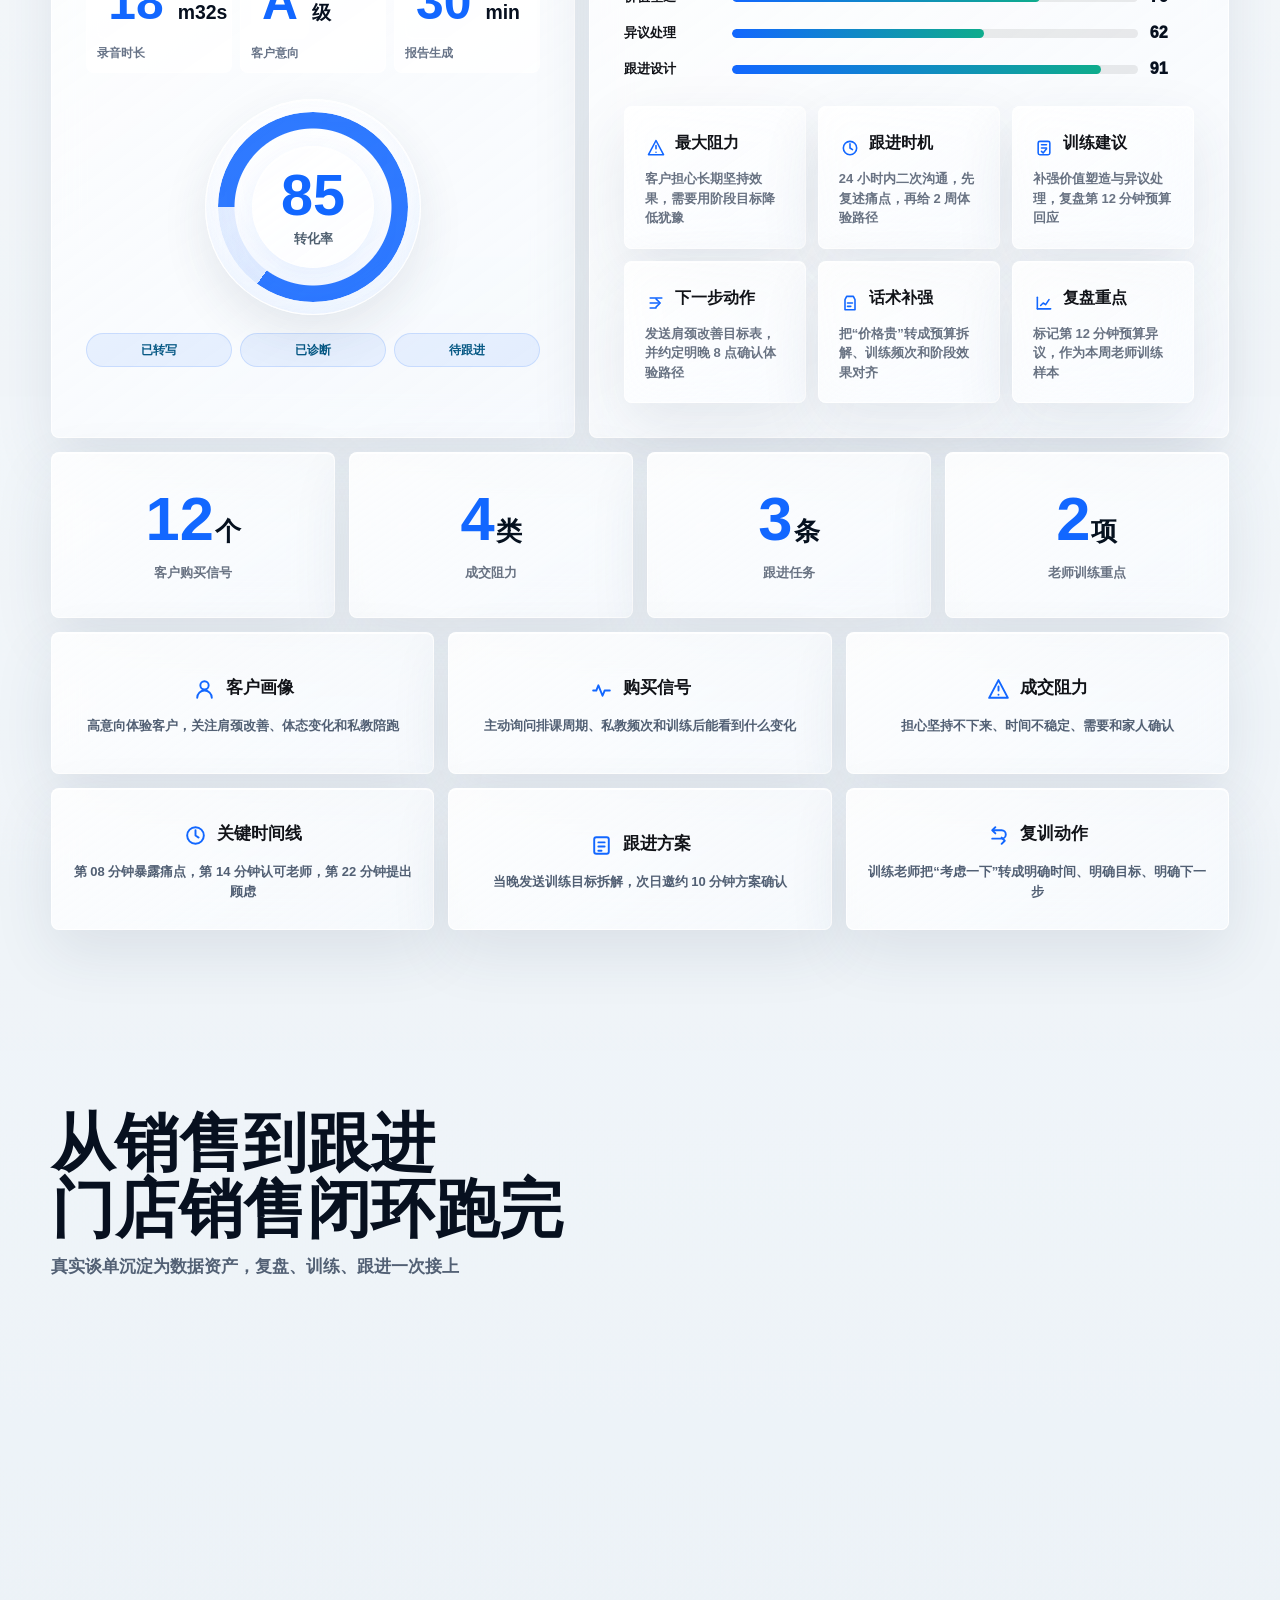
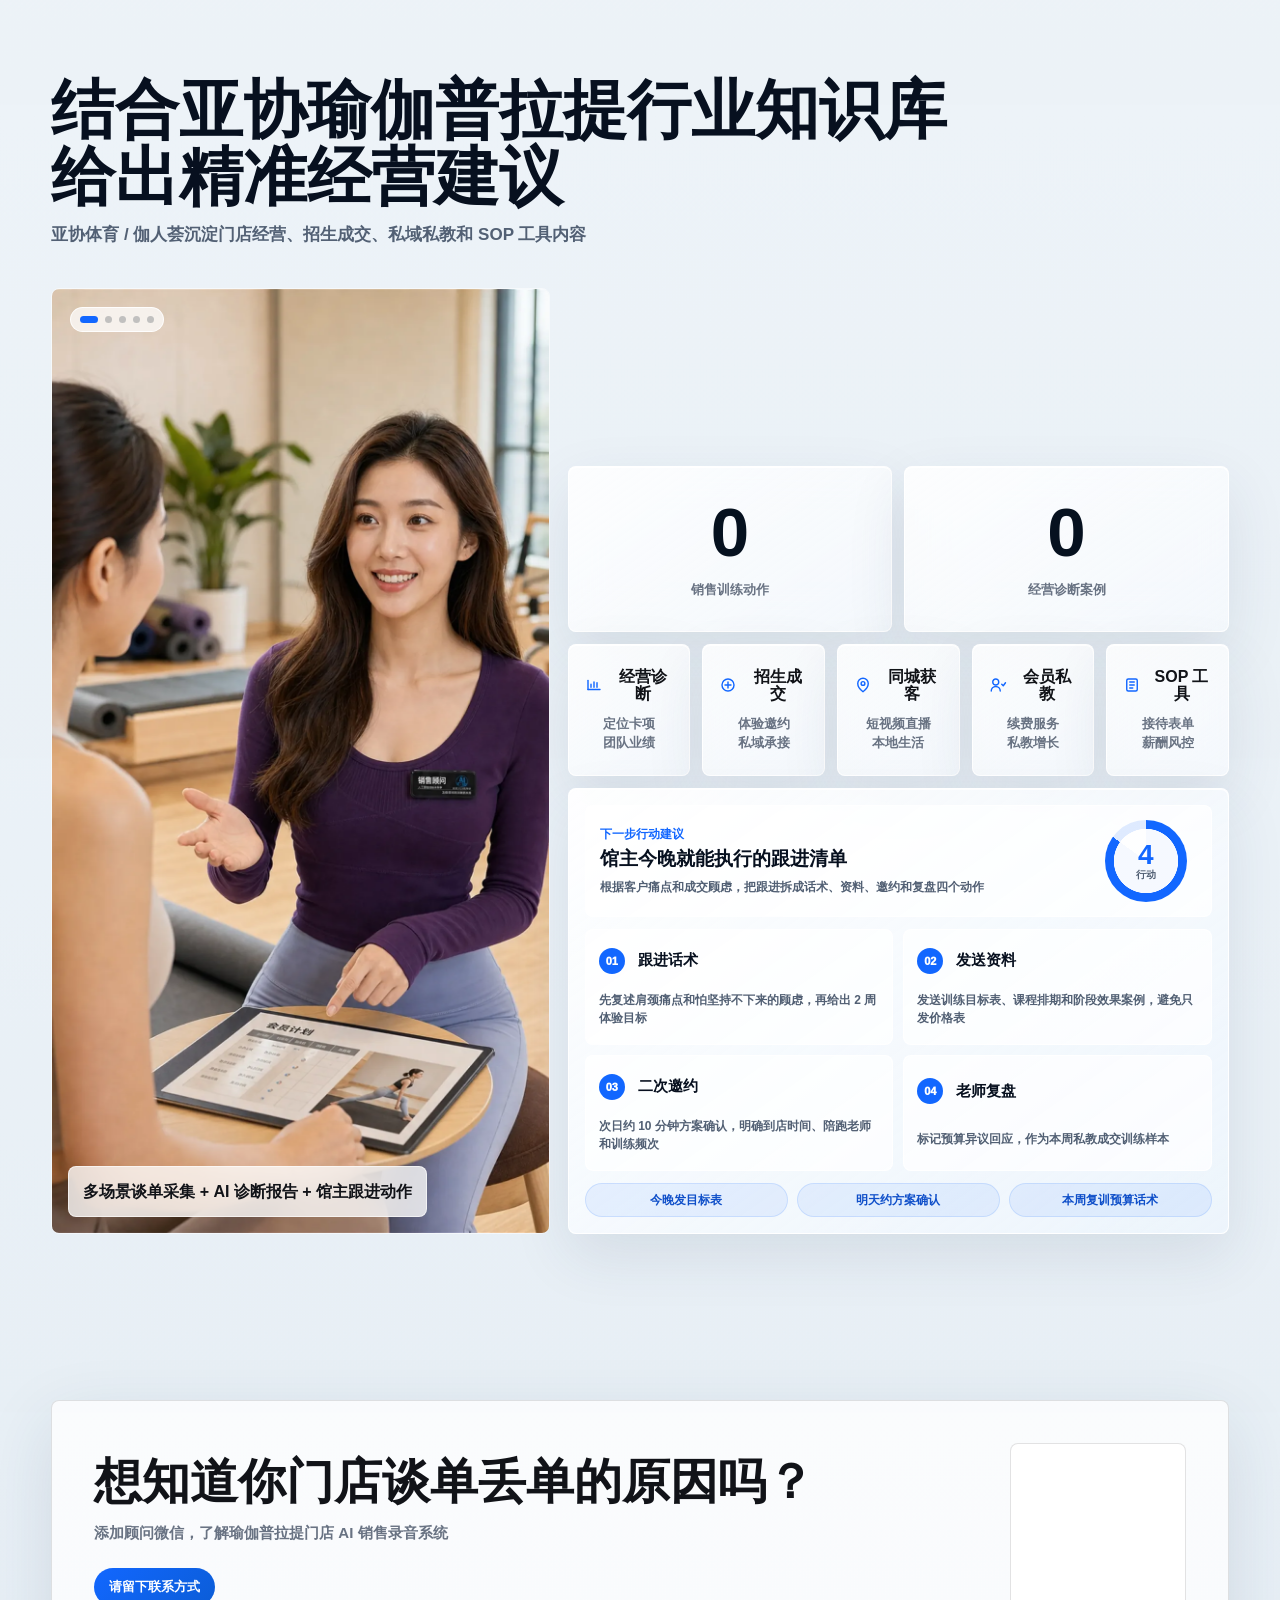
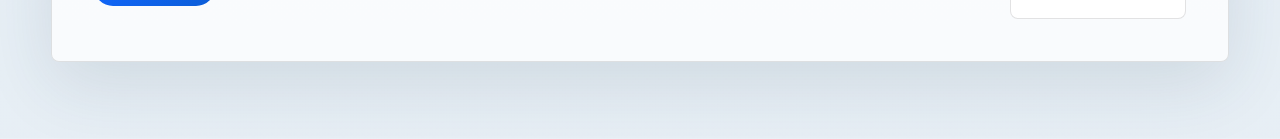
==== commit 57986caa: "Center action score label" ====
--- a/pages/apple.html
+++ b/pages/apple.html
@@ -4,7 +4,7 @@
   <meta charset="utf-8">
   <meta name="viewport" content="width=device-width, initial-scale=1">
   <title>苹果简约风｜瑜伽普拉提门店 AI 销售录音系统</title>
-  <link rel="stylesheet" href="../styles/redesign.css">
+  <link rel="stylesheet" href="../styles/redesign.css?v=score-center-20260703">
 </head>
 <body class="theme-apple">
   <div class="page-shell">
--- a/styles/redesign.css
+++ b/styles/redesign.css
@@ -4806,3 +4806,80 @@
 .theme-apple #knowledge .report-ui-score strong {
   transform: translateY(1px);
 }
+
+/* Browser comment pass 2026-07-03 - align action numbers and normalize plus signs */
+.theme-apple #knowledge .report-ui-grid section {
+  display: grid !important;
+  grid-template-columns: 30px minmax(0, 1fr);
+  align-items: center;
+  column-gap: 9px;
+  row-gap: 8px;
+}
+
+.theme-apple #knowledge .report-ui-grid em {
+  grid-column: 1;
+  grid-row: 1;
+  margin: 0 !important;
+  align-self: center;
+}
+
+.theme-apple #knowledge .report-ui-grid b {
+  grid-column: 2;
+  grid-row: 1;
+  margin: 0 !important;
+  align-self: center;
+}
+
+.theme-apple #knowledge .report-ui-grid span {
+  grid-column: 1 / -1;
+  margin-top: 0 !important;
+}
+
+.theme-apple .count-plus {
+  color: #07101f !important;
+  font-size: 1.34em !important;
+  font-weight: 950 !important;
+  line-height: .9 !important;
+  transform: translateY(.035em);
+}
+
+.theme-apple header.hero .metric .count-unit,
+.theme-apple header.hero .metric.metric-compact b .count-unit,
+.theme-apple header.hero .hero-primary-metric b .count-unit,
+.theme-apple #knowledge .data-card b .count-unit {
+  color: #07101f !important;
+  font-size: .48em !important;
+  margin-left: 1px !important;
+  line-height: 1 !important;
+}
+
+.theme-apple header.hero .metric .count-plus,
+.theme-apple #knowledge .data-card .count-plus {
+  color: #07101f !important;
+  font-size: 1.34em !important;
+}
+
+/* Browser comment pass 2026-07-03 - center action score label */
+.theme-apple #knowledge .report-ui-score {
+  display: flex !important;
+  flex-direction: column;
+  align-items: center;
+  justify-content: center;
+  gap: 2px;
+}
+
+.theme-apple #knowledge .report-ui-score strong,
+.theme-apple #knowledge .report-ui-score small {
+  width: 100%;
+  margin: 0 !important;
+  text-align: center;
+  transform: none !important;
+}
+
+.theme-apple #knowledge .report-ui-score strong {
+  line-height: .9 !important;
+}
+
+.theme-apple #knowledge .report-ui-score small {
+  line-height: 1 !important;
+}
